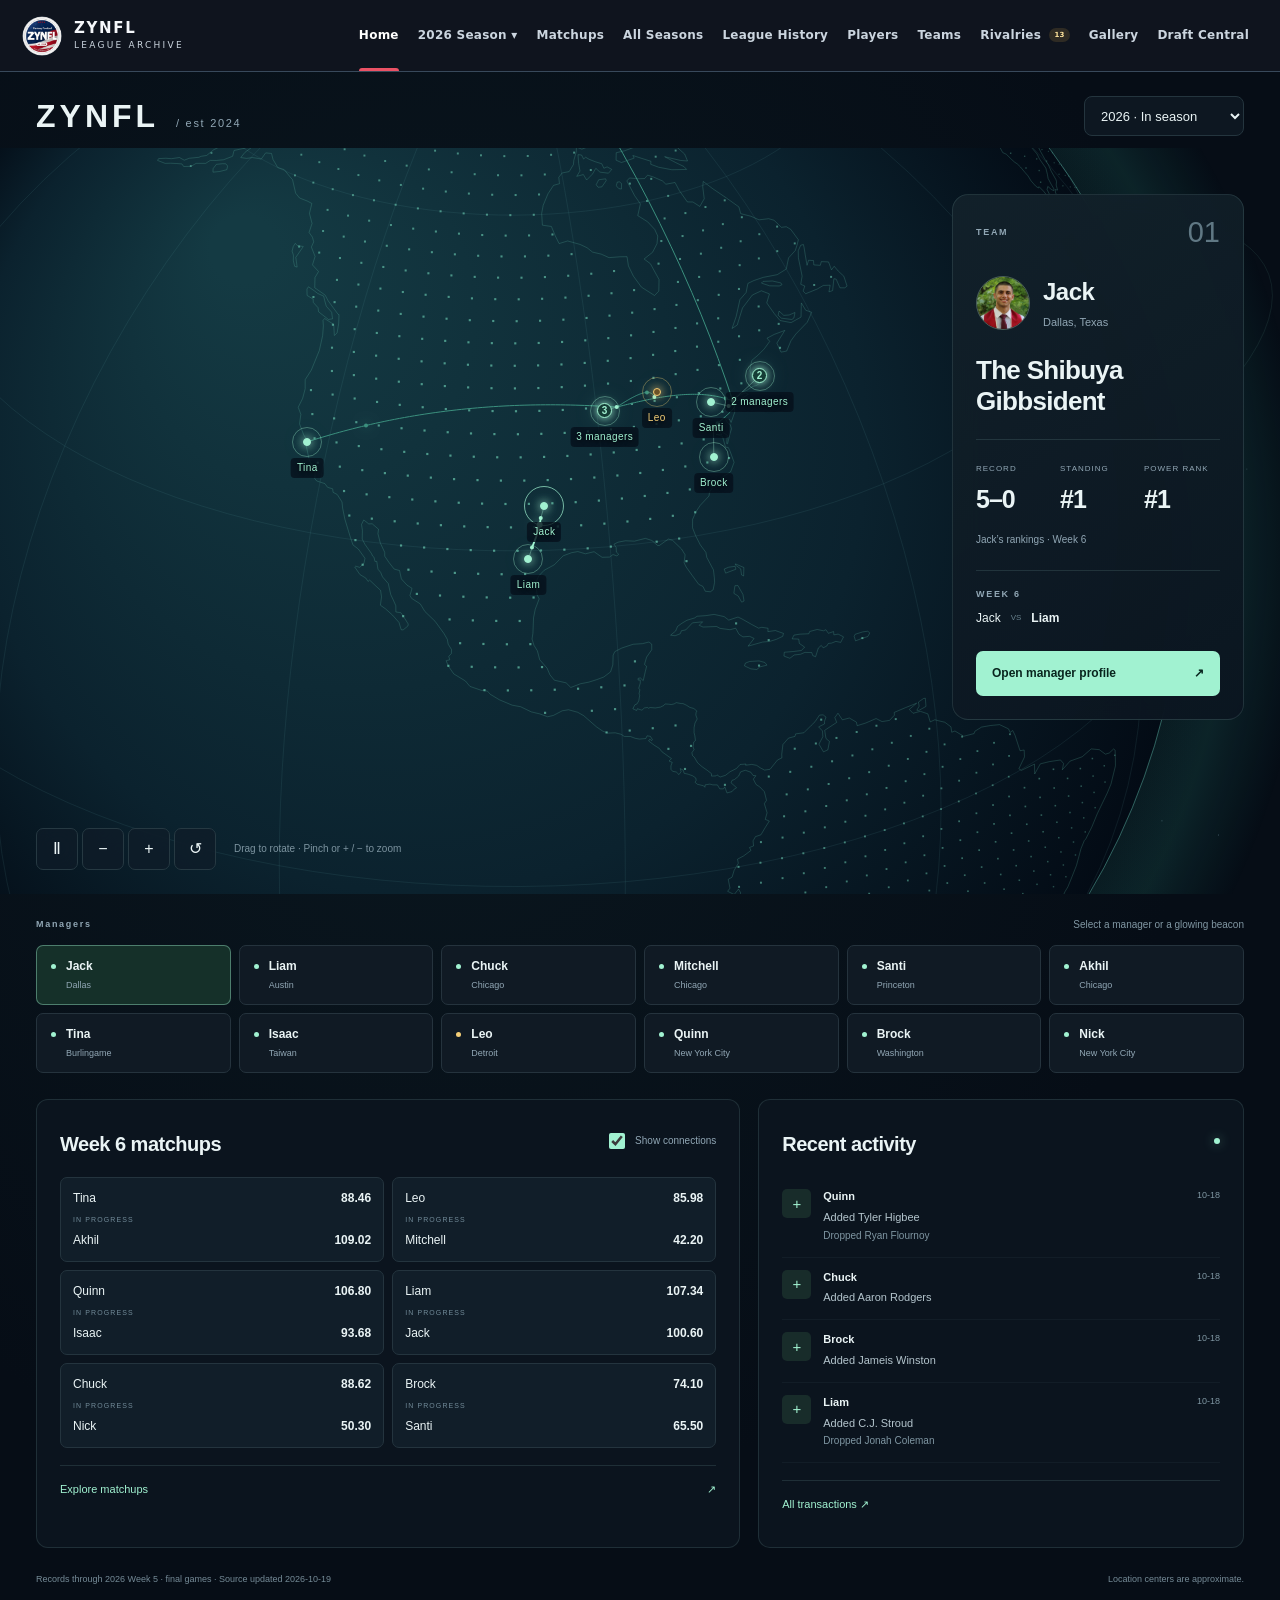
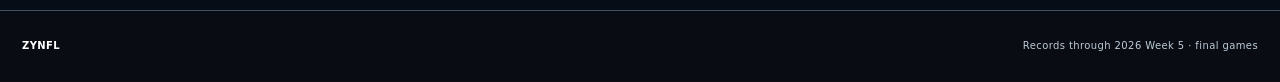
==== zynfl-production/public/index.html @ a40f895a "Add files via upload" ====
<!doctype html>
<html lang="en"><head><meta charset="utf-8"><meta name="viewport" content="width=device-width,initial-scale=1"><meta name="theme-color" content="#10151f"><meta name="description" content="ZYNFL fantasy football league archive — seasons, records, players, rivalries, FAAB and draft history since 2024."><meta property="og:title" content="ZYNFL — League Archive"><meta property="og:description" content="The ZYNFL fantasy football archive: seasons, records, players, rivalries, FAAB and draft history."><meta property="og:type" content="website"><title>ZYNFL — League Archive</title><link rel="icon" href="assets/images/logo/zynfl-logo.png"><link rel="stylesheet" href="assets/css/styles.css"><link rel="stylesheet" href="assets/css/season-2026.css?v=20261018-outlook"><link rel="stylesheet" href="assets/css/mobile.css"><link rel="stylesheet" href="assets/css/theme-2026.css?v=20261018-outlook"><link rel="stylesheet" href="assets/css/theme-tuning.css?v=20261018-outlook"><link rel="stylesheet" href="assets/css/player-files.css?v=20261014-audit"><link rel="stylesheet" href="assets/css/transactions.css?v=20261018-outlook"><link rel="stylesheet" href="assets/css/season-polish.css?v=20261018-outlook"><link rel="stylesheet" href="assets/css/home-globe.css?v=20261021-immersive-week6"></head><body>
<header class="site-header"><a class="brand" href="#home" aria-label="ZYNFL home"><span class="brand-mark"><img src="assets/images/logo/zynfl-logo.png" alt="ZYNFL logo"></span><span class="brand-copy"><strong>ZYNFL</strong><small>LEAGUE ARCHIVE</small></span></a><nav id="mainNav" class="main-nav" aria-label="Primary navigation"><button class="nav-link active" data-page="home">Home</button><div class="nav-dropdown"><button class="nav-link nav-season" data-page="season2026" aria-haspopup="true">2026 Season ▾</button><div class="nav-submenu" aria-label="2026 Season pages"><button class="nav-link" data-page="season2026">Weekly Recap</button><button class="nav-link" data-page="standings">Standings</button><button class="nav-link" data-page="powerRankings">Power Rankings</button><button class="nav-link" data-page="playoffPredictor">Playoff Predictor</button><button class="nav-link" data-page="transactions">Transactions</button></div></div><button class="nav-link" data-page="matchups">Matchups</button><button class="nav-link" data-page="seasons">All Seasons</button><button class="nav-link" data-page="history">League History</button><button class="nav-link" data-page="players">Players</button><button class="nav-link" data-page="teams">Teams</button><button class="nav-link rivalry-link" data-page="rivalry">Rivalries <span class="nav-pill">13</span></button><button class="nav-link" data-page="gallery">Gallery</button><button class="nav-link" data-page="draft">Draft Central</button></nav><button id="mobileMenu" class="mobile-menu" aria-label="Open navigation" aria-expanded="false" aria-controls="mainNav">☰</button></header>
<main id="app"></main><footer class="site-footer"><div><strong>ZYNFL</strong></div><div id="footerMeta"></div></footer><div id="modalBackdrop" class="modal-backdrop" hidden><div id="modal" class="modal" role="dialog" aria-modal="true"><button id="modalClose" class="modal-close" aria-label="Close">×</button><div id="modalContent"></div></div></div>

<script src="assets/js/adp-2026.js"></script>
<script src="assets/js/media.js"></script>
<script src="assets/js/power-outlook.js?v=20261018-outlook"></script>
<script src="assets/js/yahoo-model.js?v=20261018-outlook"></script>
<script src="assets/js/yahoo-initial.js?v=20261018-outlook"></script>
<script src="assets/js/jack-rankings-2026.js?v=20261021-week6"></script>
<script src="assets/js/season-2026.js?v=20261018-outlook"></script>
<script src="assets/js/transactions.js?v=20261018-outlook"></script>
<script src="assets/js/manager-locations.js?v=20261021-globe"></script>
<script src="assets/js/home-globe.js?v=20261021-immersive-week6"></script>
<script src="assets/js/app.js?v=20261021-globe"></script>
<script src="assets/js/responsive.js"></script>
<script src="assets/js/position-badges.js?v=20261018-outlook"></script><script src="assets/js/yahoo-live.js?v=20261018-outlook"></script></body></html>
---- zynfl-production/public/assets/css/styles.css ----
:root{
  --ink:#0a1220;
  --ink-2:#111c2f;
  --navy:#081426;
  --navy-2:#0d213d;
  --navy-3:#18395d;
  --gold:#d7a842;
  --gold-2:#f0cb70;
  --cream:#f5f0e7;
  --paper:#fbfaf7;
  --white:#ffffff;
  --muted:#718096;
  --line:#dfe4ea;
  --red:#a83f4f;
  --green:#23745c;
  --brown:#8b5a2b;
  --silver:#aab3bd;
  --bronze:#b06d3d;
  --shadow:0 22px 60px rgba(5,17,34,.12);
  --shadow-sm:0 10px 28px rgba(5,17,34,.09);
  --radius:18px;
  --max:1240px;
}
*{box-sizing:border-box}
html{scroll-behavior:smooth}
body{margin:0;overflow-x:hidden;background:var(--paper);color:var(--ink);font-family:Inter,ui-sans-serif,system-ui,-apple-system,BlinkMacSystemFont,"Segoe UI",sans-serif;line-height:1.45}
button,input{font:inherit}
button{cursor:pointer}
a{color:inherit;text-decoration:none}
.site-header{position:sticky;top:0;z-index:50;height:72px;display:flex;align-items:center;gap:28px;padding:0 max(22px,calc((100vw - var(--max))/2));background:rgba(8,20,38,.96);backdrop-filter:blur(14px);border-bottom:1px solid rgba(255,255,255,.08);color:white}
.brand{display:flex;align-items:center;gap:12px;min-width:205px}
.brand-mark{display:grid;place-items:center;width:40px;height:40px;border:1px solid rgba(215,168,66,.65);background:linear-gradient(145deg,#d7a842,#9f7425);color:#081426;font-weight:900;letter-spacing:-1px;clip-path:polygon(50% 0,100% 18%,92% 80%,50% 100%,8% 80%,0 18%)}
.brand-copy{display:flex;flex-direction:column;line-height:1}.brand-copy strong{font-size:15px;letter-spacing:.11em}.brand-copy small{font-size:9px;letter-spacing:.25em;color:#aebbd0;margin-top:5px}
.main-nav{display:flex;align-items:stretch;height:100%;gap:4px;margin-left:auto}
.nav-link{border:0;background:transparent;color:#aebbd0;padding:0 13px;font-size:13px;font-weight:750;letter-spacing:.02em;position:relative}.nav-link:hover{color:white}.nav-link.active{color:white}.nav-link.active:after{content:"";position:absolute;left:13px;right:13px;bottom:0;height:3px;background:var(--gold);border-radius:4px 4px 0 0}.nav-pill{font-size:7px;padding:3px 5px;border-radius:999px;background:rgba(215,168,66,.16);color:var(--gold-2);margin-left:4px;vertical-align:middle}.mobile-menu{display:none;margin-left:auto;border:0;background:transparent;color:white;font-size:25px}
.page{min-height:calc(100vh - 140px)}
.wrap{max-width:var(--max);margin:0 auto;padding:0 24px}
.hero{position:relative;overflow:hidden;background:radial-gradient(circle at 77% 22%,rgba(215,168,66,.17),transparent 30%),linear-gradient(135deg,#071323 0%,#0a1c33 55%,#102b4b 100%);color:white;padding:78px 0 62px;border-bottom:1px solid #1c3551}
.hero:after{content:"";position:absolute;inset:0;background:repeating-linear-gradient(118deg,transparent 0 30px,rgba(255,255,255,.018) 31px 32px);pointer-events:none}
.hero-grid{display:grid;grid-template-columns:1.4fr .8fr;gap:48px;align-items:end;position:relative;z-index:1}
.eyebrow{font-size:11px;font-weight:850;letter-spacing:.22em;text-transform:uppercase;color:var(--gold-2);margin-bottom:14px}
.hero h1{font-size:clamp(54px,7vw,96px);line-height:.88;margin:0;letter-spacing:-.055em;font-weight:950;text-transform:uppercase}.hero h1 .accent{color:var(--gold)}
.hero-deck{max-width:720px;font-size:18px;color:#cbd5e3;margin:22px 0 0}.hero-side{border-left:1px solid rgba(255,255,255,.15);padding-left:28px}.hero-logo-lockup{display:flex;align-items:center;gap:12px;margin-bottom:18px}.hero-logo-lockup img{width:72px;height:72px;object-fit:contain;border-radius:50%;border:2px solid #02060b;filter:drop-shadow(0 10px 24px rgba(0,0,0,.28))}.hero-side-label{font-size:10px;letter-spacing:.18em;color:#91a2ba;text-transform:uppercase;font-weight:800}.hero-side-value{font-size:42px;font-weight:900;color:white;line-height:1.05;margin-top:4px}.hero-side-sub{font-size:12px;color:#aebbd0;margin-top:7px}
.stats-strip{background:#fff;border-bottom:1px solid var(--line)}.stat-grid{display:grid;grid-template-columns:repeat(5,1fr)}.stat{padding:23px 20px;border-right:1px solid var(--line)}.stat:last-child{border-right:0}.stat-value{font-size:27px;font-weight:900;letter-spacing:-.04em}.stat-label{font-size:10px;text-transform:uppercase;letter-spacing:.13em;color:var(--muted);font-weight:800;margin-top:3px}
.section{padding:62px 0}.section.alt{background:#f0f2f4;border-top:1px solid #e1e5e9;border-bottom:1px solid #e1e5e9}.section.dark{background:var(--navy);color:white}
.section-heading{display:flex;justify-content:space-between;gap:32px;align-items:flex-end;margin-bottom:26px}.section-heading h2{font-size:34px;line-height:1;margin:0;letter-spacing:-.035em}.section-heading p{max-width:560px;margin:0;color:var(--muted);font-size:14px}.dark .section-heading p{color:#9fb0c7}.kicker{font-size:10px;text-transform:uppercase;letter-spacing:.2em;font-weight:850;color:var(--gold);margin-bottom:8px}
.banners{display:grid;grid-template-columns:repeat(auto-fit,minmax(150px,220px));justify-content:flex-start;gap:9px;padding:8px 2px 24px}.banner{min-height:176px;padding:18px 13px 28px;text-align:center;background:linear-gradient(180deg,#142b49,#0d2038);color:white;border:1px solid rgba(255,255,255,.08);clip-path:polygon(0 0,100% 0,100% 88%,50% 100%,0 88%);box-shadow:0 9px 28px rgba(0,0,0,.15);position:relative}.banner:before{content:"";display:block;width:34px;height:2px;margin:0 auto 12px;background:var(--gold)}.banner-year{font-size:11px;font-weight:850;letter-spacing:.17em;color:var(--gold-2)}.banner-team{font-size:14px;line-height:1.12;font-weight:900;margin-top:10px;min-height:48px;display:flex;align-items:center;justify-content:center}.banner-owner{font-size:10px;color:#aebbd0;margin-top:8px}.banner-record{font-size:18px;font-weight:900;margin-top:4px}
.story-grid{display:grid;grid-template-columns:1fr 1fr;gap:20px}.story-card{background:white;border:1px solid var(--line);border-radius:var(--radius);padding:31px;box-shadow:var(--shadow-sm);position:relative;overflow:hidden}.story-card:before{content:"";position:absolute;top:0;left:0;width:100%;height:4px;background:var(--gold)}.story-card h3{font-size:26px;letter-spacing:-.03em;margin:6px 0 13px}.story-card p{margin:0;color:#526170;line-height:1.7}.story-card .eyebrow{margin-bottom:7px}
.pulse-grid{display:grid;grid-template-columns:repeat(4,1fr);gap:14px}.pulse-card{padding:22px;background:rgba(255,255,255,.06);border:1px solid rgba(255,255,255,.09);border-radius:14px}.pulse-card strong{display:block;font-size:30px;line-height:1;color:white}.pulse-card span{display:block;margin-top:7px;color:#9fb0c7;font-size:11px;text-transform:uppercase;letter-spacing:.1em;font-weight:800}
.record-grid{display:grid;grid-template-columns:repeat(4,1fr);gap:14px}.record-card{background:white;border:1px solid var(--line);border-radius:14px;padding:20px;min-height:150px;box-shadow:var(--shadow-sm)}.record-card .record-title{font-size:10px;letter-spacing:.1em;text-transform:uppercase;color:var(--muted);font-weight:850}.record-card .record-value{font-size:28px;font-weight:950;letter-spacing:-.04em;margin-top:10px}.record-card .record-detail{font-size:12px;color:#637181;margin-top:7px}
.page-hero{padding:55px 0 34px;background:linear-gradient(180deg,#e9edf1,#f8f8f7);border-bottom:1px solid var(--line)}.page-hero h1{font-size:48px;margin:0;letter-spacing:-.045em}.page-hero p{max-width:720px;color:#5d6a78;margin:12px 0 0}
.podium-table{width:100%;border-collapse:separate;border-spacing:0;background:white;border:1px solid var(--line);border-radius:16px;overflow:hidden;box-shadow:var(--shadow-sm)}.podium-table th,.podium-table td{padding:15px 18px;border-bottom:1px solid #edf0f2;text-align:left;font-size:13px}.podium-table tr:last-child td{border-bottom:0}.podium-table th{background:#0d213d;color:white;font-size:10px;text-transform:uppercase;letter-spacing:.11em}.medal-dot{display:inline-block;width:9px;height:9px;border-radius:50%;margin-right:7px}.gold{background:#d4af37}.silver{background:#aeb6bf}.bronze{background:#b87333}.brown{background:var(--brown)}
.leaderboard-grid{display:grid;grid-template-columns:1.15fr .85fr;gap:20px}.leaderboard-card,.shame-card-wrap{background:white;border:1px solid var(--line);border-radius:16px;padding:25px;box-shadow:var(--shadow-sm)}.trophy-leaders{display:grid;gap:9px}.trophy-row{display:grid;grid-template-columns:42px 1fr auto;align-items:center;gap:10px;padding:9px;border-bottom:1px solid #eef0f2}.trophy-row:last-child{border-bottom:0}.rank-num{font-weight:900;color:#8a96a3}.trophy-row strong{font-size:13px}.trophy-row small{display:block;color:var(--muted);margin-top:2px}.trophy-count{font-size:18px;font-weight:900}
.shame-list{display:grid;grid-template-columns:repeat(2,1fr);gap:10px}.shame-card{padding:13px;border-radius:12px;background:#f3ede7;border:1px solid #dfd2c4}.shame-card b{display:block;font-size:13px}.shame-card span{font-size:10px;color:#856d55}.shame-year{font-size:10px;font-weight:900;color:var(--brown);letter-spacing:.1em;margin-bottom:5px}
.matrix-shell{overflow:visible;border:1px solid var(--line);border-radius:15px;background:white;box-shadow:var(--shadow-sm);width:100%}.matrix{border-collapse:separate;border-spacing:0;width:100%;table-layout:fixed;font-size:clamp(7px,.72vw,11px)}.matrix th,.matrix td{padding:8px 3px;border-right:1px solid #e7eaee;border-bottom:1px solid #e7eaee;text-align:center;white-space:normal;word-break:break-word;line-height:1.15}.matrix th{position:sticky;top:0;background:#0d213d;color:white;z-index:2;font-size:9px;letter-spacing:.04em}.matrix th:first-child,.matrix td:first-child{position:sticky;left:0;z-index:3;text-align:left;font-weight:850}.matrix th:first-child{background:#0d213d}.matrix td:first-child{background:#f8f9fa}.matrix td.positive{background:#e8f4ef;color:#195b45;font-weight:800}.matrix td.negative{background:#f9ecee;color:#8a3340}.matrix td.even{background:#f6f2e9}.matrix td.diagonal{background:#e8ebee;color:#9ba4ae}.scope-toggle{display:flex;gap:7px}.scope-btn{border:1px solid #cad1d8;background:white;border-radius:999px;padding:7px 12px;font-size:11px;font-weight:800;color:#5a6673}.scope-btn.active{background:var(--navy-2);color:white;border-color:var(--navy-2)}
.team-grid{display:grid;grid-template-columns:repeat(4,minmax(0,1fr));gap:18px;align-items:stretch}.team-card{border:1px solid var(--line);background:white;border-radius:22px;overflow:hidden;box-shadow:var(--shadow-sm);transition:.18s transform,.18s box-shadow,.18s border-color;text-align:center;padding:12px;display:flex;flex-direction:column;height:100%;min-height:430px}.team-card:hover{transform:translateY(-4px);box-shadow:var(--shadow);border-color:#cfd8e2}.team-card.alumni{opacity:.86}.team-photo{width:100%;aspect-ratio:1 / 1;border-radius:16px;background:linear-gradient(140deg,#0b1e36,#234b73);display:grid;place-items:center;position:relative;overflow:hidden}.team-photo:after{content:"";position:absolute;inset:0;background:radial-gradient(circle at 70% 15%,rgba(215,168,66,.18),transparent 35%);pointer-events:none}.team-photo img{width:100%;height:100%;object-fit:cover;display:block}.team-initials{position:relative;z-index:1;width:88px;height:88px;border-radius:20px;display:grid;place-items:center;border:2px solid rgba(255,255,255,.45);color:white;font-size:30px;font-weight:900;background:rgba(255,255,255,.08)}.team-body{padding:14px 4px 8px;display:grid;grid-template-rows:auto 38px 46px 44px;align-items:center;gap:5px;flex:1}.team-name{font-size:20px;font-weight:900;letter-spacing:-.02em;color:var(--ink);line-height:1.15}.team-franchise{font-size:12px;color:#7b8693;font-style:italic;line-height:1.35;display:flex;align-items:center;justify-content:center;min-height:38px}.team-record{display:flex;flex-direction:column;align-items:center;justify-content:center;line-height:1}.team-record strong{font-size:18px;color:#21384f}.team-record span{font-size:8px;color:#929aa3;text-transform:uppercase;letter-spacing:.12em;margin-top:5px;font-weight:800}.team-trophy-case{display:flex;align-items:center;justify-content:center;gap:8px;min-height:44px;flex-wrap:wrap}.team-trophy-case .trophy-unit{font-size:12px;font-weight:850;color:#596775;background:#f1f4f6;border-radius:999px;padding:6px 9px}.team-trophy-case .trophy-empty{font-size:10px;color:#a5adb5;font-style:italic}.alumni-label{margin:42px 0 14px;font-size:10px;font-weight:900;letter-spacing:.15em;color:var(--muted);text-transform:uppercase}
.search-panel{background:white;border:1px solid var(--line);border-radius:16px;padding:22px;box-shadow:var(--shadow-sm)}.search-input{width:100%;border:1px solid #cbd3dc;border-radius:12px;padding:15px 17px;font-size:16px;outline:none;background:#fafbfc}.search-input:focus{border-color:#315d87;box-shadow:0 0 0 3px rgba(49,93,135,.12)}.search-meta{font-size:11px;color:var(--muted);margin-top:9px}.player-results{display:grid;grid-template-columns:repeat(3,1fr);gap:10px;margin-top:16px}.player-result{border:1px solid #e2e6ea;background:white;border-radius:12px;padding:14px;text-align:left;display:flex;align-items:center;justify-content:space-between;gap:10px}.player-result:hover{border-color:#9cb1c5;background:#f9fbfc}.player-result strong{font-size:13px}.player-result small{display:block;color:var(--muted);font-size:10px;margin-top:2px}.pos-badge{font-size:9px;font-weight:900;letter-spacing:.08em;padding:5px 7px;border-radius:999px;background:#edf1f5;color:#34506c}
.notice{padding:13px 15px;border-radius:11px;background:#fff7df;border:1px solid #ead9aa;color:#765c22;font-size:12px;margin-bottom:17px}.coming-soon{display:grid;place-items:center;text-align:center;padding:90px 24px}.coming-mark{width:90px;height:90px;border-radius:50%;display:grid;place-items:center;background:#112a48;color:var(--gold);font-size:38px;font-weight:900;box-shadow:var(--shadow)}.coming-soon h2{font-size:40px;margin:22px 0 7px}.coming-soon p{max-width:610px;color:var(--muted)}.ready-grid{display:grid;grid-template-columns:repeat(3,1fr);gap:12px;margin-top:24px;max-width:720px;width:100%}.ready-card{padding:14px;background:white;border:1px solid var(--line);border-radius:12px}.ready-card strong{display:block;font-size:17px}.ready-card span{font-size:10px;color:var(--muted);text-transform:uppercase;letter-spacing:.09em}
.modal-backdrop{position:fixed;inset:0;background:rgba(3,10,18,.68);z-index:100;display:grid;place-items:center;padding:28px;backdrop-filter:blur(5px)}.modal-backdrop[hidden]{display:none !important}.modal{position:relative;width:min(940px,100%);max-height:90vh;overflow-y:auto;overflow-x:hidden;background:var(--paper);border-radius:20px;box-shadow:0 32px 90px rgba(0,0,0,.4)}.modal-close{position:sticky;float:right;top:13px;right:13px;z-index:4;width:38px;height:38px;border:0;border-radius:50%;background:#0c1b30;color:white;font-size:25px;line-height:1}.modal-hero{padding:34px 38px 28px;background:linear-gradient(135deg,#0a1a2f,#163c64);color:white}.modal-hero-grid{display:flex;align-items:center;gap:20px}.modal-avatar{flex:0 0 84px;width:84px;height:84px;border-radius:50%;display:grid;place-items:center;border:2px solid rgba(255,255,255,.6);font-weight:900;font-size:26px;background:rgba(255,255,255,.07)}.modal-hero h2{font-size:34px;margin:0;letter-spacing:-.04em}.modal-hero p{margin:4px 0 0;color:#b8c6d7}.modal-body{padding:28px 38px 38px}.modal-stat-grid{display:grid;grid-template-columns:repeat(4,1fr);gap:10px;margin-bottom:24px}.modal-stat{background:white;border:1px solid var(--line);border-radius:12px;padding:13px}.modal-stat strong{display:block;font-size:20px}.modal-stat span{font-size:9px;text-transform:uppercase;letter-spacing:.09em;color:var(--muted)}.detail-grid{display:grid;grid-template-columns:1fr 1fr;gap:22px}.detail-card{background:white;border:1px solid var(--line);border-radius:14px;padding:19px}.detail-card h3{font-size:13px;text-transform:uppercase;letter-spacing:.09em;margin:0 0 12px;color:#30465d}.tag-list{display:flex;flex-wrap:wrap;gap:6px}.tag{padding:6px 8px;border-radius:8px;background:#eef2f5;font-size:10px;color:#445467}.timeline{display:grid;gap:0}.timeline-row{display:grid;grid-template-columns:54px 1fr;gap:12px;padding:11px 0;border-bottom:1px solid #edf0f2}.timeline-row:last-child{border-bottom:0}.timeline-year{font-size:11px;font-weight:900;color:#38536e}.timeline-event{font-size:12px}.timeline-event b{font-weight:900}.timeline-event small{display:block;color:var(--muted);margin-top:2px}.event-pill{display:inline-block;font-size:8px;font-weight:900;letter-spacing:.07em;text-transform:uppercase;padding:3px 6px;border-radius:999px;margin-right:5px;background:#eaf0f5;color:#38536e}.event-pill.Keeper{background:#fff0c7;color:#7c5b0b}.event-pill.Trade{background:#e8eef9;color:#344f83}.event-pill.Drop{background:#fae9eb;color:#8d3541}.event-pill.Add{background:#e4f2eb;color:#226044}
.site-footer{min-height:72px;background:#06111f;color:#8da0b8;display:flex;justify-content:space-between;align-items:center;gap:20px;padding:20px max(22px,calc((100vw - var(--max))/2));font-size:10px;letter-spacing:.04em}.site-footer strong{color:#dce5ef}
@media(max-width:1040px){.team-grid{grid-template-columns:repeat(3,1fr)}.record-grid{grid-template-columns:repeat(3,1fr)}.banners{grid-template-columns:repeat(auto-fit,minmax(140px,1fr))}.hero-grid{grid-template-columns:1fr}.hero-side{border-left:0;border-top:1px solid rgba(255,255,255,.15);padding:22px 0 0}.stat-grid{grid-template-columns:repeat(3,1fr)}.stat:nth-child(3){border-right:0}.main-nav{gap:0}.nav-link{padding:0 8px}.nav-link.active:after{left:8px;right:8px}}
@media(max-width:780px){.site-header{height:auto;min-height:66px;padding:10px 18px;flex-wrap:wrap}.brand{min-width:0}.mobile-menu{display:block}.main-nav{display:none;width:100%;height:auto;flex-direction:column;align-items:stretch;padding:8px 0}.main-nav.open{display:flex}.nav-link{padding:12px;text-align:left}.nav-link.active:after{left:12px;right:auto;width:3px;height:auto;top:9px;bottom:9px}.hero{padding:54px 0 42px}.hero h1{font-size:58px}.story-grid,.leaderboard-grid,.detail-grid{grid-template-columns:1fr}.pulse-grid{grid-template-columns:1fr 1fr}.record-grid{grid-template-columns:1fr 1fr}.team-grid{grid-template-columns:1fr 1fr}.player-results{grid-template-columns:1fr 1fr}.stat-grid{grid-template-columns:1fr 1fr}.stat:nth-child(2n){border-right:0}.section{padding:44px 0}.section-heading{align-items:flex-start;flex-direction:column;gap:8px}.modal-stat-grid{grid-template-columns:1fr 1fr}.modal-body,.modal-hero{padding-left:23px;padding-right:23px}.ready-grid{grid-template-columns:1fr}.site-footer{align-items:flex-start;flex-direction:column}}
@media(max-width:520px){.wrap{padding:0 16px}.hero h1{font-size:48px}.hero-deck{font-size:15px}.pulse-grid,.record-grid,.team-grid,.player-results,.stat-grid{grid-template-columns:1fr}.stat{border-right:0}.shame-list{grid-template-columns:1fr}.page-hero h1{font-size:40px}.modal-backdrop{padding:10px}.modal-hero-grid{align-items:flex-start}.modal-avatar{width:64px;height:64px;flex-basis:64px}.modal-hero h2{font-size:27px}}
.record-subdetail{margin-top:7px;font-size:9px;line-height:1.35;color:#8a96a3}
.section.dark .record-card{background:#10243d;border-color:#29425f;color:white}
.section.dark .record-title{color:#b8c6d7}
.section.dark .record-detail,.section.dark .record-subdetail{color:#90a3ba}
.section.dark .record-value{color:#f2cf7a}
.scoring-loader{grid-column:1/-1;padding:28px;border:1px solid rgba(255,255,255,.12);border-radius:14px;color:#afbdd0;background:rgba(255,255,255,.04);text-align:center;font-size:12px}
.production-meta{margin-top:13px;color:#8498af;font-size:10px}
.points-loading{padding:18px;border-radius:10px;background:#f1f4f6;color:#6e7b89;font-size:11px;text-align:center}
.points-list{display:grid;gap:7px}.points-row{display:grid;grid-template-columns:58px 1fr 52px;align-items:center;gap:10px;padding:9px 10px;border-radius:9px;background:#f2f5f7;border:1px solid #e5e9ed}.points-row span{font-size:10px;font-weight:900;color:#42566c}.points-row strong{text-align:right;font-size:16px;color:#112a48}.points-row small{text-align:right;font-size:9px;color:#7a8794}.scoring-footnote{font-size:9px;line-height:1.45;color:#7f8c99;margin-top:10px}

/* v1.3 — season, rivalry, player directory, draft central */
.main-nav{gap:1px}.nav-link{padding-left:9px;padding-right:9px;font-size:12px}.nav-link.active:after{left:9px;right:9px}
.season-hero{background:radial-gradient(circle at 78% 18%,rgba(215,168,66,.2),transparent 28%),linear-gradient(135deg,#071323,#102b4b);color:white;padding:58px 0 46px;border-bottom:1px solid #1c3551}.season-hero-grid{display:grid;grid-template-columns:1.35fr .65fr;gap:40px;align-items:end}.season-hero h1{font-size:clamp(50px,6vw,78px);line-height:.92;margin:0;letter-spacing:-.05em}.season-hero p{color:#bdc9d8;max-width:760px;font-size:16px}.champion-lockup{border-left:1px solid rgba(255,255,255,.16);padding-left:26px}.champion-lockup strong{display:block;font-size:33px;line-height:1;color:#fff}.champion-lockup span{display:block;color:#f0cb70;font-size:11px;text-transform:uppercase;letter-spacing:.13em;margin-top:7px}.season-kpis{display:grid;grid-template-columns:repeat(4,1fr);gap:12px;margin-top:26px}.season-kpi{padding:16px;border-radius:13px;background:rgba(255,255,255,.07);border:1px solid rgba(255,255,255,.1)}.season-kpi strong{display:block;font-size:22px}.season-kpi span{display:block;color:#99aac0;font-size:9px;text-transform:uppercase;letter-spacing:.1em;margin-top:3px}
.season-timeline{display:grid;grid-template-columns:repeat(4,1fr);gap:14px}.season-phase{background:white;border:1px solid var(--line);border-radius:14px;padding:20px;box-shadow:var(--shadow-sm)}.season-phase .phase-label{font-size:9px;color:var(--gold);font-weight:900;letter-spacing:.12em;text-transform:uppercase}.season-phase h3{font-size:18px;margin:7px 0}.season-phase p{font-size:12px;color:#65727f;margin:0;line-height:1.6}
.playoff-grid{display:grid;grid-template-columns:repeat(3,1fr);gap:12px}.playoff-card{background:#10243d;color:white;border:1px solid #29425f;border-radius:13px;padding:17px}.playoff-card small{display:block;color:#91a5bd;text-transform:uppercase;letter-spacing:.1em;font-size:8px}.playoff-card strong{display:block;font-size:16px;margin-top:5px}.playoff-card span{display:block;color:#f1cb6e;font-size:14px;font-weight:900;margin-top:3px}
.injury-grid{display:grid;grid-template-columns:repeat(3,1fr);gap:12px}.injury-card{background:white;border:1px solid var(--line);border-radius:14px;padding:18px;box-shadow:var(--shadow-sm)}.injury-card .injury-player{font-size:17px;font-weight:900}.injury-card .injury-owner{font-size:9px;text-transform:uppercase;letter-spacing:.1em;color:var(--gold);font-weight:850;margin-top:2px}.injury-card p{font-size:11px;color:#637181;line-height:1.55}.injury-card a{font-size:9px;font-weight:850;color:#315d87;text-transform:uppercase;letter-spacing:.08em}
.season-team-grid{display:grid;grid-template-columns:repeat(2,1fr);gap:16px}.season-team-card{background:white;border:1px solid var(--line);border-radius:16px;padding:22px;box-shadow:var(--shadow-sm)}.season-team-head{display:grid;grid-template-columns:54px 1fr auto;gap:13px;align-items:center}.finish-badge{width:54px;height:54px;border-radius:13px;display:grid;place-items:center;background:#0d213d;color:#f0cb70;font-size:18px;font-weight:950}.season-team-head h3{margin:0;font-size:22px;letter-spacing:-.03em}.season-team-head small{color:var(--muted)}.season-record{font-size:18px;font-weight:950;text-align:right}.season-record span{display:block;font-size:8px;color:var(--muted);text-transform:uppercase;letter-spacing:.08em}.season-team-stats{display:grid;grid-template-columns:repeat(5,1fr);gap:7px;margin:15px 0}.season-team-stat{background:#f2f4f6;padding:8px;border-radius:9px}.season-team-stat strong{display:block;font-size:13px}.season-team-stat span{display:block;font-size:7px;text-transform:uppercase;letter-spacing:.08em;color:#7c8997}.season-team-card p{font-size:12px;line-height:1.72;color:#536170;margin:14px 0}.keeper-lines{display:grid;gap:8px}.keeper-line{display:flex;gap:7px;align-items:flex-start;font-size:10px}.keeper-line b{min-width:86px;color:#2e4760}.keeper-line span{color:#667482}.keeper-chip{display:inline-flex;padding:4px 6px;border-radius:7px;background:#edf2f5;margin:0 4px 4px 0;color:#41566c}
.season-grid{display:grid;grid-template-columns:repeat(4,1fr);gap:14px}.season-card{border:1px solid var(--line);border-radius:16px;background:white;padding:22px;text-align:left;box-shadow:var(--shadow-sm);transition:.18s transform}.season-card.live:hover{transform:translateY(-3px)}.season-card .season-year{font-size:34px;font-weight:950;letter-spacing:-.05em}.season-card .season-status{font-size:9px;text-transform:uppercase;letter-spacing:.11em;color:var(--gold);font-weight:850}.season-card h3{font-size:15px;margin:10px 0 4px}.season-card p{font-size:10px;color:var(--muted);margin:0}.season-card.placeholder{opacity:.68;background:#f2f4f5}
.rivalry-grid{display:grid;grid-template-columns:.85fr 1.15fr;gap:20px}.rivalry-poster{min-height:360px;border-radius:18px;padding:28px;background:radial-gradient(circle at 50% 38%,rgba(215,168,66,.2),transparent 29%),linear-gradient(135deg,#0a1a2f,#173f68);color:white;display:flex;flex-direction:column;justify-content:space-between;box-shadow:var(--shadow)}.rivalry-poster-title{text-align:center}.rivalry-poster-title span{font-size:9px;text-transform:uppercase;letter-spacing:.18em;color:#f0cb70;font-weight:900}.rivalry-poster-title h2{font-size:36px;line-height:.95;margin:8px 0}.rivalry-faces{display:grid;grid-template-columns:1fr auto 1fr;align-items:center;gap:14px}.rivalry-face{text-align:center}.rivalry-avatar{width:96px;height:96px;border-radius:50%;display:grid;place-items:center;margin:auto;background:rgba(255,255,255,.08);border:2px solid rgba(255,255,255,.6);font-size:30px;font-weight:950}.rivalry-face strong{display:block;margin-top:8px;font-size:18px}.rivalry-vs{font-size:20px;color:#f0cb70;font-weight:950}.belt-card{background:white;border:1px solid var(--line);border-radius:18px;padding:25px;box-shadow:var(--shadow-sm)}.belt-icon{width:92px;height:48px;margin-bottom:13px;display:grid;place-items:center;background:linear-gradient(90deg,#76531b,#e4bc5a,#76531b);color:#081426;border-radius:10px;font-weight:950;letter-spacing:.08em;box-shadow:inset 0 0 0 4px #2b1b07}.belt-card h2{font-size:30px;margin:4px 0}.belt-card p{color:#667482}.series-stats{display:grid;grid-template-columns:repeat(3,1fr);gap:8px;margin-top:20px}.series-stat{background:#f2f4f6;border-radius:10px;padding:10px}.series-stat strong{display:block;font-size:19px}.series-stat span{font-size:8px;text-transform:uppercase;color:#748291;letter-spacing:.08em}.rivalry-games{display:grid;gap:10px}.rivalry-game{display:grid;grid-template-columns:100px 1fr 1fr 82px;gap:10px;align-items:center;background:white;border:1px solid var(--line);border-radius:12px;padding:13px}.rivalry-game .rg-date{font-size:10px;font-weight:900;color:#5b6b7b}.rivalry-score{font-size:15px;font-weight:900}.rivalry-game .winner{color:#1f745b}.rivalry-game .loser{color:#718096}.belt-tag{display:inline-flex;padding:3px 6px;border-radius:999px;background:#fff0c7;color:#795a0d;font-size:8px;font-weight:900;text-transform:uppercase;letter-spacing:.07em;margin-left:5px}
.directory-controls{display:grid;grid-template-columns:2fr repeat(3,1fr);gap:9px;margin-bottom:12px}.filter-select{border:1px solid #cbd3dc;border-radius:11px;padding:12px 13px;background:#fafbfc;color:#34495e;font-weight:700;font-size:12px}.player-result .player-points{font-size:12px;color:#193f64;font-weight:950;text-align:right}.player-result .player-team{font-size:8px;color:#8a96a3;text-transform:uppercase;letter-spacing:.08em;display:block}.directory-loading{font-size:10px;color:#7b8998;margin-top:8px}.player-result-right{display:flex;align-items:center;gap:8px}.pos-team-stack{text-align:center}.pos-team-stack .pos-badge{display:block}.pos-team-stack small{display:block;font-size:8px;color:#7f8c99;margin-top:3px}
.draft-toolbar{display:flex;gap:7px;flex-wrap:wrap;margin-bottom:16px}.draft-pos-btn{border:1px solid #cbd3dc;background:white;border-radius:999px;padding:7px 13px;font-size:10px;font-weight:850;color:#556575}.draft-pos-btn.active{background:#0d213d;border-color:#0d213d;color:white}.draft-table-shell{overflow:visible;border:1px solid var(--line);border-radius:15px;background:white;box-shadow:var(--shadow-sm)}.draft-table{width:100%;border-collapse:collapse;table-layout:fixed}.draft-table th,.draft-table td{padding:12px 13px;border-bottom:1px solid #edf0f2;text-align:left;font-size:11px}.draft-table th{background:#0d213d;color:white;text-transform:uppercase;letter-spacing:.08em;font-size:8px}.draft-rank{font-size:16px;font-weight:950;color:#40566d}.availability-pill{display:inline-flex;padding:5px 8px;border-radius:999px;font-size:8px;font-weight:900;letter-spacing:.08em}.availability-pill.available{background:#e4f2eb;color:#236047}.availability-pill.kept{background:#fff0c7;color:#7a5a0b}.predraft-team-grid{display:grid;grid-template-columns:repeat(3,1fr);gap:14px}.predraft-card{background:white;border:1px solid var(--line);border-radius:15px;padding:18px;box-shadow:var(--shadow-sm)}.predraft-card-head{display:flex;justify-content:space-between;gap:10px}.predraft-card h3{margin:0;font-size:19px}.predraft-card small{color:var(--muted)}.max-bid{font-size:22px;font-weight:950;color:#153d63;text-align:right}.max-bid span{display:block;font-size:7px;text-transform:uppercase;color:#8b98a5;letter-spacing:.08em}.predraft-roster{display:grid;gap:7px;margin-top:14px}.predraft-player{display:flex;justify-content:space-between;gap:9px;align-items:center;background:#f1f4f6;padding:9px;border-radius:9px}.predraft-player b{font-size:11px}.predraft-player span{font-size:9px;color:#607080}.empty-roster{padding:16px;text-align:center;color:#8a96a3;border:1px dashed #cbd3dc;border-radius:10px;font-size:10px}.budget-row{display:flex;justify-content:space-between;font-size:9px;color:#708090;margin-top:10px}
@media(max-width:1180px){.mobile-menu{display:block}.main-nav{display:none;width:100%;height:auto;flex-direction:column;align-items:stretch;padding:8px 0;order:3}.main-nav.open{display:flex}.site-header{height:auto;min-height:66px;flex-wrap:wrap;padding-top:10px;padding-bottom:10px}.nav-link{padding:11px;text-align:left}.nav-link.active:after{left:10px;right:auto;width:3px;height:auto;top:8px;bottom:8px}.season-team-grid,.rivalry-grid{grid-template-columns:1fr}.predraft-team-grid{grid-template-columns:repeat(2,1fr)}}
@media(max-width:780px){.season-hero-grid{grid-template-columns:1fr}.champion-lockup{border-left:0;border-top:1px solid rgba(255,255,255,.16);padding:20px 0 0}.season-kpis,.season-timeline,.playoff-grid,.injury-grid,.season-grid{grid-template-columns:1fr 1fr}.directory-controls{grid-template-columns:1fr 1fr}.directory-controls .search-input{grid-column:1/-1}.rivalry-game{grid-template-columns:72px 1fr 1fr}.rivalry-game .rg-belt{display:none}.predraft-team-grid{grid-template-columns:1fr}}
@media(max-width:520px){.season-kpis,.season-timeline,.playoff-grid,.injury-grid,.season-grid,.directory-controls{grid-template-columns:1fr}.season-team-stats{grid-template-columns:repeat(2,1fr)}.season-team-head{grid-template-columns:46px 1fr}.season-record{grid-column:2;text-align:left}.finish-badge{width:46px;height:46px}.rivalry-faces{grid-template-columns:1fr}.rivalry-vs{padding:4px}.rivalry-game{grid-template-columns:1fr}.rivalry-game .rg-date{border-bottom:1px solid #edf0f2;padding-bottom:6px}}


/* v1.4 — real bracket, rivalry library, public draft board, historical player search */
.rivalry-library{display:grid;grid-template-columns:repeat(6,1fr);gap:14px}.rivalry-icon-card{border:1px solid var(--line);background:white;border-radius:17px;padding:18px 12px;text-align:center;box-shadow:var(--shadow-sm);min-height:190px;display:flex;flex-direction:column;align-items:center;justify-content:center;gap:7px;transition:.18s ease}.rivalry-icon-card[data-rivalry]:hover,.rivalry-icon-card.active{transform:translateY(-3px);border-color:#d4a844;box-shadow:0 16px 34px rgba(5,17,34,.14)}.rivalry-icon-card.active{box-shadow:inset 0 0 0 2px rgba(215,168,66,.65),0 16px 34px rgba(5,17,34,.13)}.rivalry-icon-card.placeholder{opacity:.56;background:#f6f7f8;border-style:dashed}.rivalry-icon-logo{width:84px;height:84px;border-radius:50%;display:grid;place-items:center;background:radial-gradient(circle at 35% 30%,#284b70,#0b1c31);border:3px solid #d7a842;color:#f3d27e;font-weight:950;font-size:16px;overflow:hidden}.rivalry-icon-logo img{width:100%;height:100%;object-fit:cover}.rivalry-icon-card strong{font-size:13px}.rivalry-icon-card small{font-size:9px;color:#718096}.rivalry-icon-card em{font-style:normal;font-size:8px;color:#9a7627;text-transform:uppercase;letter-spacing:.08em;font-weight:850}.rivalry-detail-section{padding-top:18px}.rivalry-detail-section .wrap{scroll-margin-top:90px}
.bracket-wrap{margin-top:18px}.bracket-byes{display:flex;justify-content:center;gap:12px;flex-wrap:wrap;margin-bottom:12px}.bracket-byes span{background:rgba(255,255,255,.08);border:1px solid rgba(255,255,255,.14);color:#b9c8d8;border-radius:999px;padding:7px 11px;font-size:9px}.bracket-byes b{color:#f1cf79}.championship-bracket{position:relative;width:100%;height:430px;margin:auto}.bracket-lines{position:absolute;inset:0;width:100%;height:100%;z-index:0;overflow:visible}.bracket-lines path{fill:none;stroke:rgba(215,168,66,.58);stroke-width:3;stroke-linecap:round;stroke-linejoin:round}.bracket-round-label{position:absolute;top:0;color:#8ea3b9;font-size:9px;font-weight:900;letter-spacing:.15em;text-transform:uppercase}.qf-label{left:20px}.sf-label{left:370px}.final-label{left:790px}.bracket-match{position:absolute;z-index:1;width:250px;background:#f9fafb;border:1px solid rgba(255,255,255,.15);border-radius:13px;overflow:hidden;box-shadow:0 12px 28px rgba(0,0,0,.17)}.bracket-match>small{display:block;background:#102844;color:#d5b25b;text-transform:uppercase;letter-spacing:.12em;font-size:8px;font-weight:900;padding:7px 10px}.qf-one{left:20px;top:42px}.qf-two{left:20px;top:252px}.sf-one{left:380px;top:42px}.sf-two{left:380px;top:252px}.final{left:730px;top:150px;width:250px}.bracket-team{display:grid;grid-template-columns:26px 1fr auto;align-items:center;gap:8px;padding:10px 11px;border-top:1px solid #e6eaee;color:#405061}.bracket-team:first-of-type{border-top:0}.bracket-team.advances{background:#fff8e6;color:#132b45}.bracket-team.advances strong{color:#0d213d}.bracket-seed{width:22px;height:22px;border-radius:50%;display:grid;place-items:center;background:#e9edf1;color:#536475;font-size:9px;font-weight:900}.bracket-team.advances .bracket-seed{background:#d7a842;color:#081426}.bracket-team strong{font-size:11px}.bracket-team small{display:block;color:#8794a1;font-size:8px}.bracket-team b{font-size:12px}.bracket-champ{background:linear-gradient(90deg,#8f671f,#e2bd5d,#8f671f);color:#081426;font-weight:950;font-size:9px;text-transform:uppercase;letter-spacing:.08em;text-align:center;padding:7px}.placement-bracket{display:grid;grid-template-columns:1fr 1fr;gap:12px;max-width:760px;margin:8px auto 0}.placement-bracket article{background:rgba(255,255,255,.07);border:1px solid rgba(255,255,255,.12);border-radius:12px;padding:12px 14px;color:#d7e1ec}.placement-bracket small{display:block;color:#d7a842;text-transform:uppercase;letter-spacing:.12em;font-size:8px}.placement-bracket strong{display:block;margin-top:4px}.placement-bracket span{font-size:10px;color:#91a5bd}.nfl-team-pill{display:inline-flex;min-width:46px;justify-content:center;border-radius:999px;background:#eef2f6;color:#274660;padding:5px 9px;font-size:9px;font-weight:900;letter-spacing:.08em}.public-board-dash{color:#a1acb7}.draft-source-note{font-size:9px;color:#8795a3;margin:9px 4px 0}.historical-tag{font-size:8px;padding:3px 6px;background:#eef2f6;color:#5a6c7e;border-radius:999px}
@media(max-width:1180px){.rivalry-library{grid-template-columns:repeat(3,1fr)}}
@media(max-width:780px){.rivalry-library{grid-template-columns:repeat(2,1fr)}.championship-bracket{width:100%}.placement-bracket{grid-template-columns:1fr}}
@media(max-width:520px){.rivalry-library{grid-template-columns:1fr 1fr}.rivalry-icon-card{min-height:160px}.rivalry-icon-logo{width:68px;height:68px}}


/* ZYNFL additions */
.brand-mark{clip-path:polygon(50% 0,100% 18%,92% 80%,50% 100%,8% 80%,0 18%)}
.award-groups{display:grid;gap:34px}.award-group-title{font-size:12px;font-weight:950;letter-spacing:.13em;text-transform:uppercase;color:#9f7425;margin:2px 0 12px}.award-scope{display:flex;gap:7px;flex-wrap:wrap}.award-scope button{border:1px solid #cbd3dc;background:#fff;border-radius:999px;padding:7px 12px;font-size:10px;font-weight:850;color:#5b6876}.award-scope button.active{background:#0d213d;color:#fff;border-color:#0d213d}
.team-card .owner-label{font-size:9px;text-transform:uppercase;letter-spacing:.1em;color:var(--gold);font-weight:900;margin-bottom:4px}.team-card.alumni{opacity:.82}.team-card.alumni .team-photo{filter:saturate(.65)}
.metric-row{display:grid;grid-template-columns:repeat(4,1fr);gap:8px;margin-top:13px}.metric-chip{background:#f3f5f6;border-radius:9px;padding:9px}.metric-chip strong{display:block;font-size:14px}.metric-chip span{font-size:7px;text-transform:uppercase;letter-spacing:.08em;color:#7a8794}
.season-table-shell{overflow:visible;border:1px solid var(--line);border-radius:15px;background:white;box-shadow:var(--shadow-sm)}.season-table{width:100%;border-collapse:collapse;table-layout:fixed}.season-table th,.season-table td{padding:11px 13px;border-bottom:1px solid #edf0f2;text-align:left;font-size:11px}.season-table th{background:#0d213d;color:white;text-transform:uppercase;letter-spacing:.08em;font-size:8px}.rank-badge{display:grid;place-items:center;width:30px;height:30px;border-radius:9px;background:#eef2f5;color:#173955;font-weight:950}.rank-badge.top{background:#fff0c7;color:#795a0d}
.owner-dna-grid{display:grid;grid-template-columns:repeat(3,1fr);gap:14px}.owner-dna-card{background:white;border:1px solid var(--line);border-radius:15px;padding:18px;box-shadow:var(--shadow-sm)}.owner-dna-card h3{margin:0;font-size:19px}.owner-dna-card small{color:var(--muted)}.dna-stats{display:grid;grid-template-columns:repeat(3,1fr);gap:6px;margin-top:13px}.dna-stats div{background:#f2f4f6;border-radius:8px;padding:8px}.dna-stats strong{display:block;font-size:13px}.dna-stats span{font-size:7px;text-transform:uppercase;color:#758392}.position-chips{display:flex;gap:5px;flex-wrap:wrap;margin-top:12px}.position-chips span{font-size:8px;padding:5px 7px;border-radius:999px;background:#eef2f5;color:#42576d;font-weight:850}
.draft-year-toggle{display:flex;gap:7px;margin-bottom:14px}.draft-year-toggle button{border:1px solid #cbd3dc;background:white;border-radius:999px;padding:7px 13px;font-size:10px;font-weight:850;color:#556575}.draft-year-toggle button.active{background:#0d213d;border-color:#0d213d;color:white}
.draft-pos-btn[data-pos="ALL"]{font-weight:950}.draft-contrib{font-size:12px;font-weight:950;color:#193f64}.round-pill{display:inline-flex;padding:4px 7px;border-radius:999px;background:#eef2f5;color:#344f67;font-size:8px;font-weight:900}
.player-result .draft-meta{font-size:8px;color:#8b98a5;text-transform:uppercase;letter-spacing:.07em}.player-result .draft-value{font-weight:950;color:#173c61;font-size:12px;text-align:right}
.timeline-grid{display:grid;gap:8px}.timeline-item{display:grid;grid-template-columns:70px 1fr auto;gap:10px;align-items:center;border-bottom:1px solid #edf0f2;padding:9px 0}.timeline-item:last-child{border-bottom:0}.timeline-item b{font-size:12px}.timeline-item small{display:block;color:var(--muted);font-size:9px}.timeline-item strong{font-size:12px;color:#193f64}
.super-note{font-size:10px;color:#788693;margin-top:10px}.history-grid{display:grid;grid-template-columns:1fr 1fr;gap:20px}.career-table{width:100%;border-collapse:collapse}.career-table th,.career-table td{padding:10px 9px;border-bottom:1px solid #edf0f2;font-size:10px;text-align:left}.career-table th{font-size:8px;text-transform:uppercase;letter-spacing:.08em;color:#718096}
.rivalry-library{grid-template-columns:repeat(4,1fr)}
.scope-bar{display:flex;justify-content:space-between;gap:12px;align-items:center;margin-bottom:12px;flex-wrap:wrap}.scope-bar small{color:var(--muted)}
@media(max-width:1000px){.owner-dna-grid{grid-template-columns:repeat(2,1fr)}.rivalry-library{grid-template-columns:repeat(3,1fr)}}
@media(max-width:780px){.owner-dna-grid,.history-grid{grid-template-columns:1fr}.metric-row{grid-template-columns:1fr 1fr}.rivalry-library{grid-template-columns:repeat(2,1fr)}}

/* v1.1 — photo gallery, media hooks, 2026 ADP preview */
.rivalry-avatar img{width:100%;height:100%;object-fit:cover;border-radius:50%;display:block}

.brand-mark.has-image{padding:0;overflow:hidden;background:#081426}.brand-mark.has-image img{width:100%;height:100%;object-fit:cover;display:block}
.team-photo img{width:100%;height:100%;object-fit:cover;display:block;position:relative;z-index:1}.team-photo.has-photo:after{background:linear-gradient(180deg,transparent 45%,rgba(8,20,38,.38))}
.rivalry-poster{position:relative;overflow:hidden}.rivalry-poster-bg{position:absolute;inset:0;width:100%;height:100%;object-fit:cover;opacity:.34;filter:saturate(.9) contrast(1.05)}.rivalry-poster>*:not(.rivalry-poster-bg){position:relative;z-index:1}
.gallery-toolbar{display:flex;gap:10px;flex-wrap:wrap;align-items:center;margin:0 0 20px}.gallery-btn{border:0;border-radius:999px;background:var(--navy-2);color:white;padding:10px 16px;font-size:11px;font-weight:900;letter-spacing:.04em}.gallery-btn.secondary{background:white;color:#3c5268;border:1px solid #cad3dc}.gallery-note{font-size:10px;color:#7a8794;max-width:650px}.gallery-grid{columns:3 280px;column-gap:15px}.gallery-card{break-inside:avoid;margin:0 0 15px;background:white;border:1px solid var(--line);border-radius:15px;overflow:hidden;box-shadow:var(--shadow-sm)}.gallery-card img{width:100%;height:auto;display:block;background:#e7ecf1}.gallery-card-body{padding:13px}.gallery-caption{font-size:12px;line-height:1.55;color:#4d5d6d}.gallery-caption-input{width:100%;border:1px solid #cbd3dc;border-radius:9px;padding:9px 10px;font-size:11px;background:#fafbfc}.gallery-card-actions{display:flex;justify-content:flex-end;margin-top:8px}.gallery-delete{border:0;background:#fae9eb;color:#8d3541;border-radius:8px;padding:6px 9px;font-size:9px;font-weight:900}.gallery-empty{padding:70px 24px;text-align:center;border:1px dashed #bec8d2;border-radius:16px;background:#f7f9fb;color:#728090}.gallery-empty strong{display:block;color:#153d63;font-size:20px;margin-bottom:7px}
.adp-live-badge{display:inline-flex;align-items:center;gap:6px;padding:5px 8px;border-radius:999px;background:#e4f2eb;color:#236047;font-size:8px;font-weight:900;letter-spacing:.08em}.adp-dot{width:7px;height:7px;border-radius:50%;background:#2f8e69}.adp-overall{font-size:16px;font-weight:950;color:#163c61}.adp-slot{font-size:9px;color:#7b8997;display:block;margin-top:2px}.adp-context-grid{display:grid;grid-template-columns:repeat(4,1fr);gap:12px}.adp-context-card{background:white;border:1px solid var(--line);border-radius:14px;padding:18px;box-shadow:var(--shadow-sm)}.adp-context-card strong{display:block;font-size:24px;color:#123a60}.adp-context-card span{display:block;margin-top:4px;font-size:8px;text-transform:uppercase;letter-spacing:.09em;color:#7c8997}.adp-position-grid{display:grid;grid-template-columns:repeat(4,1fr);gap:12px;margin-top:16px}.adp-position-card{background:#0f2743;color:white;border:1px solid #294762;border-radius:13px;padding:15px}.adp-position-card b{display:block;color:#f0cb70;font-size:10px;letter-spacing:.1em}.adp-position-card strong{display:block;margin-top:6px;font-size:15px}.adp-position-card small{color:#9fb0c7}
@media(max-width:900px){.gallery-grid{columns:2 250px}.adp-context-grid,.adp-position-grid{grid-template-columns:repeat(2,1fr)}}
@media(max-width:560px){.gallery-grid{columns:1}.adp-context-grid,.adp-position-grid{grid-template-columns:1fr}}


/* v1.6 — H2H light matrix, 2025 season stories/news, player trophy cases */
.h2h-light-section{background:#fff;color:var(--ink)}
.h2h-light-section .scope-btn{background:#fff;color:#41566c;border-color:#c9d2dc}
.h2h-light-section .scope-btn.active{background:var(--navy-2);color:#fff;border-color:var(--navy-2)}


.season-team-card{display:flex;flex-direction:column;height:100%}
.season-team-story{margin:4px 0 0!important;padding-top:13px;border-top:1px solid #e7ebef;font-size:12px!important;line-height:1.72!important;color:#4f5f6f!important}
.season-team-story strong{color:#183a5d}
.season-team-trade{margin-top:10px;font-size:10px;color:#7a8794;line-height:1.5}
.news-grid{display:grid;grid-template-columns:repeat(3,1fr);gap:14px}
.news-card{display:flex;flex-direction:column;text-decoration:none;color:inherit;background:#fff;border:1px solid var(--line);border-radius:15px;padding:18px;box-shadow:var(--shadow-sm);transition:.18s ease;min-height:180px}
.news-card:hover{transform:translateY(-3px);box-shadow:var(--shadow);border-color:#aebdcb}
.news-source{font-size:9px;font-weight:900;letter-spacing:.12em;text-transform:uppercase;color:var(--gold);margin-bottom:8px}
.news-card h3{font-size:17px;line-height:1.24;margin:0 0 8px;color:#10243d}
.news-card p{font-size:11px;line-height:1.55;color:#617181;margin:0 0 13px}
.news-affected{margin-top:auto;font-size:9px;font-weight:850;color:#40576e;text-transform:uppercase;letter-spacing:.07em}
.player-trophy-case{display:flex;gap:8px;align-items:center;flex-wrap:wrap;margin-top:8px}
.player-trophy-case .ptrophy{background:#f1f4f6;border-radius:999px;padding:7px 10px;font-size:12px;font-weight:900;color:#4b5e72}
.player-trophy-case .empty{font-size:10px;color:#a2abb4;font-style:italic}
@media(max-width:920px){.news-grid{grid-template-columns:1fr 1fr}}
@media(max-width:560px){.news-grid{grid-template-columns:1fr}}

.draft-table th,.draft-table td,.season-table th,.season-table td,.career-table th,.career-table td,.podium-table th,.podium-table td{white-space:normal;overflow-wrap:anywhere}
@media(max-width:780px){.draft-table th,.draft-table td{font-size:8px;padding:8px 4px}.draft-table th:nth-child(n+7),.draft-table td:nth-child(n+7){display:none}.season-table th,.season-table td{font-size:8px;padding:8px 4px}.season-table th:nth-child(5),.season-table td:nth-child(5),.season-table th:nth-child(6),.season-table td:nth-child(6),.season-table th:nth-child(7),.season-table td:nth-child(7){display:none}.matrix th,.matrix td{font-size:6px;padding:6px 1px}.matrix th:first-child,.matrix td:first-child{width:52px}.podium-table th,.podium-table td,.career-table th,.career-table td{font-size:8px;padding:8px 5px}}

.championship-bracket{position:relative;min-width:0!important;width:100%;max-width:980px;height:auto!important;margin:auto;display:grid;grid-template-columns:repeat(3,minmax(0,1fr));grid-template-rows:auto auto;gap:18px 22px;align-items:start}
.championship-bracket .bracket-lines,.championship-bracket .bracket-round-label{display:none}
.championship-bracket .bracket-match{position:static!important;width:auto!important;min-width:0}
.championship-bracket .qf-one{grid-column:1;grid-row:1}.championship-bracket .qf-two{grid-column:1;grid-row:2}.championship-bracket .sf-one{grid-column:2;grid-row:1}.championship-bracket .sf-two{grid-column:2;grid-row:2}.championship-bracket .final{grid-column:3;grid-row:1}.championship-bracket .bracket-champ{position:static!important;width:auto!important;grid-column:3;grid-row:2;align-self:start}
@media(max-width:780px){.championship-bracket{grid-template-columns:1fr}.championship-bracket .qf-one,.championship-bracket .qf-two,.championship-bracket .sf-one,.championship-bracket .sf-two,.championship-bracket .final,.championship-bracket .bracket-champ{grid-column:auto;grid-row:auto}}

.rivalry-icon-logo{border-radius:18px!important;background:#081426!important;border:2px solid #d7a842!important}.rivalry-icon-logo img{width:100%;height:100%;object-fit:cover;border-radius:15px}
.rivalry-emblem{display:flex;justify-content:center;align-items:center;margin:10px 0 14px}.rivalry-emblem img{width:118px;height:118px;object-fit:cover;border-radius:24px;border:2px solid rgba(240,203,112,.85);box-shadow:0 12px 30px rgba(0,0,0,.26)}
.claim-icon{width:80px;height:80px;border-radius:18px;overflow:hidden;border:2px solid #d7a842;background:#081426;margin-bottom:14px}.claim-icon img{width:100%;height:100%;object-fit:cover}.rivalry-claim{font-size:28px!important;line-height:1.08!important;margin:6px 0 8px!important}.rivalry-icon-card em{line-height:1.25;min-height:30px;display:flex;align-items:center;justify-content:center}

/* v2.1 — mobile fit pass: no horizontal scrolling / compact responsive UI */
.matrix-short{display:none}
html,body{width:100%;max-width:100%;overflow-x:hidden}
#app,.page,.wrap,.section,.site-header,.site-footer{max-width:100%}
img,svg,video,canvas{max-width:100%}
.wrap>*{min-width:0}

@media(max-width:700px){
  *{min-width:0}
  .wrap{width:100%;padding-left:14px;padding-right:14px}
  .section{padding:34px 0}
  .page-hero{padding:36px 0 24px}
  .page-hero h1{font-size:clamp(34px,10vw,42px);line-height:.95}
  .page-hero p{font-size:13px;line-height:1.55}
  .eyebrow,.kicker{letter-spacing:.14em}
  .section-heading{margin-bottom:18px;gap:5px}
  .section-heading h2{font-size:clamp(25px,7.5vw,31px);line-height:1.02}
  .section-heading p{font-size:12px;line-height:1.5}

  .site-header{padding:9px 14px;gap:10px}
  .brand{gap:9px;min-width:0;max-width:calc(100% - 48px)}
  .brand-mark{width:38px;height:38px;flex:0 0 38px}
  .brand-copy strong{font-size:13px;white-space:nowrap}
  .brand-copy small{font-size:7px;letter-spacing:.18em;white-space:nowrap}
  .mobile-menu{flex:0 0 40px}
  .main-nav.open{max-width:100%;overflow:hidden}
  .nav-link{white-space:nowrap;overflow:hidden;text-overflow:ellipsis}

  .hero{padding:42px 0 34px}
  .hero-grid{gap:24px}
  .hero h1{font-size:clamp(43px,15vw,58px);line-height:.86}
  .hero-deck{font-size:14px;line-height:1.55}
  .hero-side{padding-top:18px}
  .hero-logo-lockup img{width:58px;height:58px}
  .hero-side-value{font-size:clamp(27px,8vw,34px);overflow-wrap:normal;word-break:normal}
  .hero-side-sub{font-size:11px}
  .stat-grid,.pulse-grid,.record-grid,.story-grid,.leaderboard-grid,.ready-grid,.season-kpis,.season-timeline,.playoff-grid,.injury-grid,.season-grid,.season-team-grid,.news-grid,.owner-dna-grid,.history-grid,.adp-context-grid,.adp-position-grid{grid-template-columns:1fr!important}
  .stat{padding:15px 4px;border-right:0!important;border-bottom:1px solid var(--line)}
  .stat:last-child{border-bottom:0}
  .stat-value{font-size:24px}
  .stat-label{font-size:9px;white-space:nowrap;overflow:hidden;text-overflow:ellipsis}
  .pulse-card,.record-card,.story-card{min-width:0}
  .banners{grid-template-columns:1fr 1fr;gap:8px}
  .banner{min-width:0;min-height:160px;padding-left:9px;padding-right:9px}
  .banner-team{font-size:12px;overflow-wrap:normal;word-break:normal}

  .team-grid{grid-template-columns:1fr!important;justify-items:center}
  .team-card{width:min(100%,330px);min-height:0}
  .team-body{grid-template-rows:auto 34px 44px 42px}
  .team-name{font-size:19px;white-space:nowrap;overflow:hidden;text-overflow:ellipsis}
  .team-franchise{display:block;min-height:34px;line-height:34px;white-space:nowrap;overflow:hidden;text-overflow:ellipsis}
  .team-trophy-case{flex-wrap:nowrap;overflow:hidden}
  .team-trophy-case .trophy-unit{white-space:nowrap}
  .directory-controls{grid-template-columns:1fr!important}
  .directory-controls .search-input{grid-column:auto}
  .filter-select,.search-input{width:100%;max-width:100%}
  .player-results{grid-template-columns:1fr!important}
  .player-result{min-width:0;gap:7px;padding:12px}
  .player-result>div:first-child{min-width:0;overflow:hidden}
  .player-result strong{display:block;white-space:nowrap;overflow:hidden;text-overflow:ellipsis}
  .player-result small,.player-result .draft-meta,.player-result .player-team{white-space:nowrap;overflow:hidden;text-overflow:ellipsis}
  .player-result-right{flex:0 0 auto}

  .season-hero{padding:40px 0 32px}
  .season-hero-grid{grid-template-columns:1fr;gap:22px}
  .season-hero h1{font-size:clamp(39px,12vw,52px)}
  .season-hero p{font-size:13px;line-height:1.55}
  .champion-lockup{padding-top:17px}
  .champion-lockup strong{font-size:clamp(24px,7vw,30px);white-space:nowrap;overflow:hidden;text-overflow:ellipsis}
  .season-team-card{padding:16px}
  .season-team-head{grid-template-columns:44px minmax(0,1fr);gap:10px}
  .finish-badge{width:44px;height:44px;font-size:15px}
  .season-team-head h3{font-size:18px;white-space:nowrap;overflow:hidden;text-overflow:ellipsis}
  .season-team-head small{display:block;white-space:nowrap;overflow:hidden;text-overflow:ellipsis}
  .season-record{grid-column:2;text-align:left;font-size:15px}
  .season-team-stats{grid-template-columns:1fr 1fr;gap:6px}
  .season-team-stat{min-width:0}
  .season-team-stat span{white-space:nowrap;overflow:hidden;text-overflow:ellipsis}
  .season-team-story{font-size:11px!important;line-height:1.62!important}

  .matrix-shell,.draft-table-shell,.season-table-shell,.leaderboard-card{width:100%;max-width:100%;overflow:hidden}
  table{max-width:100%}
  .matrix,.draft-table,.season-table,.career-table,.podium-table{width:100%;table-layout:fixed}
  .matrix th,.matrix td,.draft-table th,.draft-table td,.season-table th,.season-table td,.career-table th,.career-table td,.podium-table th,.podium-table td{white-space:nowrap!important;word-break:normal!important;overflow-wrap:normal!important;overflow:hidden;text-overflow:ellipsis}
  .matrix th,.matrix td{font-size:6.5px;padding:6px 1px;line-height:1;font-variant-numeric:tabular-nums}
  .matrix th{position:static}
  .matrix td:first-child,.matrix th:first-child{position:static;width:61px;text-align:left;padding-left:5px;font-size:7px}
  .matrix th:not(:first-child),.matrix td:not(:first-child){width:auto}
  .matrix-full{display:none}
  .matrix-short{display:inline;text-transform:uppercase;letter-spacing:0}
  .matrix tbody td:first-child{font-size:7.5px;font-weight:900;white-space:nowrap!important;text-overflow:ellipsis}

  .season-table th,.season-table td{font-size:8px;padding:8px 3px}
  .season-table th:nth-child(5),.season-table td:nth-child(5),.season-table th:nth-child(6),.season-table td:nth-child(6),.season-table th:nth-child(7),.season-table td:nth-child(7){display:none}
  .rank-badge{width:25px;height:25px;font-size:9px}

  .career-table th,.career-table td{font-size:8px;padding:8px 4px}
  .career-table th:nth-child(4),.career-table td:nth-child(4),.career-table th:nth-child(5),.career-table td:nth-child(5),.career-table th:nth-child(6),.career-table td:nth-child(6),.career-table th:nth-child(7),.career-table td:nth-child(7){display:none}
  .career-table td:first-child small{display:none!important}

  .podium-table th,.podium-table td{font-size:8px;padding:9px 4px}
  .podium-table td{line-height:1.25}

  .draft-table th,.draft-table td{font-size:7.5px;padding:8px 3px}
  .draft-table th:nth-child(n+7),.draft-table td:nth-child(n+7){display:none}
  .draft-table td strong{white-space:nowrap;overflow:hidden;text-overflow:ellipsis;display:block}
  .draft-rank{font-size:12px}
  .round-pill,.pos-badge,.nfl-team-pill{padding:3px 4px;font-size:7px;min-width:0}
  .adp-overall{font-size:11px}
  .draft-source-note{font-size:8px;line-height:1.45}

  .rivalry-library{grid-template-columns:1fr!important;gap:9px}
  .rivalry-icon-card{display:grid;grid-template-columns:58px minmax(0,1fr);grid-template-rows:auto auto auto;column-gap:12px;row-gap:2px;min-height:0;padding:10px 12px;text-align:left;justify-items:start}
  .rivalry-icon-logo{grid-column:1;grid-row:1/4;width:58px;height:58px}
  .rivalry-icon-card strong,.rivalry-icon-card small,.rivalry-icon-card em{grid-column:2;width:100%;justify-content:flex-start;text-align:left;min-height:0}
  .rivalry-icon-card strong{font-size:12px;white-space:nowrap;overflow:hidden;text-overflow:ellipsis}
  .rivalry-icon-card small{font-size:8px;white-space:nowrap;overflow:hidden;text-overflow:ellipsis}
  .rivalry-icon-card em{font-size:7.5px;white-space:nowrap;overflow:hidden;text-overflow:ellipsis}
  .rivalry-grid{grid-template-columns:1fr!important}
  .rivalry-poster{min-height:0;padding:20px}
  .rivalry-poster-title h2{font-size:clamp(24px,8vw,31px)}
  .rivalry-emblem img{width:88px;height:88px}
  .rivalry-faces{grid-template-columns:1fr auto 1fr;gap:8px}
  .rivalry-avatar{width:64px;height:64px;font-size:22px}
  .rivalry-face strong{font-size:13px;white-space:nowrap;overflow:hidden;text-overflow:ellipsis}
  .belt-card{padding:18px}
  .claim-icon{width:62px;height:62px}
  .rivalry-claim{font-size:clamp(19px,6vw,24px)!important}
  .series-stats{grid-template-columns:1fr 1fr 1fr;gap:5px}
  .series-stat{padding:8px 5px;min-width:0}
  .series-stat strong{font-size:15px;white-space:nowrap;overflow:hidden;text-overflow:ellipsis}
  .series-stat span{font-size:6.5px;white-space:nowrap;overflow:hidden;text-overflow:ellipsis;display:block}
  .rivalry-game{grid-template-columns:1fr!important;padding:11px;gap:6px}
  .rivalry-game .rg-date{padding-bottom:6px;border-bottom:1px solid #edf0f2}
  .rivalry-score{font-size:12px;white-space:nowrap;overflow:hidden;text-overflow:ellipsis}
  .rivalry-game .rg-belt{display:none}

  .championship-bracket{grid-template-columns:1fr!important;gap:10px}
  .championship-bracket .qf-one,.championship-bracket .qf-two,.championship-bracket .sf-one,.championship-bracket .sf-two,.championship-bracket .final,.championship-bracket .bracket-champ{grid-column:auto;grid-row:auto}
  .placement-bracket{grid-template-columns:1fr!important}
  .scope-toggle,.award-scope,.draft-year-toggle,.draft-toolbar{width:100%;max-width:100%;gap:5px}
  .scope-btn,.award-scope button,.draft-year-toggle button,.draft-pos-btn{padding:6px 9px;font-size:9px;white-space:nowrap}
  .metric-row,.dna-stats{grid-template-columns:1fr 1fr!important}
  .metric-chip,.dna-stats div{min-width:0}
  .metric-chip span,.dna-stats span{white-space:nowrap;overflow:hidden;text-overflow:ellipsis;display:block}

  .modal-backdrop{padding:7px}
  .modal{width:100%;max-width:100%;max-height:94vh;border-radius:15px}
  .modal-hero,.modal-body{padding-left:17px;padding-right:17px}
  .modal-hero-grid{gap:12px}
  .modal-avatar{width:58px;height:58px;flex-basis:58px}
  .modal-hero h2{font-size:24px;white-space:nowrap;overflow:hidden;text-overflow:ellipsis}
  .modal-hero p{font-size:10px;white-space:nowrap;overflow:hidden;text-overflow:ellipsis}
  .modal-stat-grid{grid-template-columns:1fr 1fr;gap:6px}
  .detail-grid{grid-template-columns:1fr!important;gap:10px}
  .detail-card{padding:14px;min-width:0}
  .timeline-item{grid-template-columns:58px minmax(0,1fr);gap:8px}
  .timeline-item b,.timeline-item small{white-space:nowrap;overflow:hidden;text-overflow:ellipsis}
  .timeline-item strong{grid-column:2;text-align:left;white-space:nowrap}
  .tag-list{max-width:100%}
  .tag{max-width:100%;white-space:nowrap;overflow:hidden;text-overflow:ellipsis}

  .gallery-grid{columns:1!important;column-gap:0}
  .gallery-card{max-width:100%;margin-bottom:12px}
  .gallery-caption{font-size:11px;white-space:nowrap;overflow:hidden;text-overflow:ellipsis}

  .site-footer{padding:18px 14px;gap:7px;font-size:9px}
  .site-footer>*{max-width:100%}
}

@media(max-width:380px){
  .wrap{padding-left:10px;padding-right:10px}
  .matrix td:first-child,.matrix th:first-child{width:54px;font-size:6.7px;padding-left:3px}
  .matrix th,.matrix td{font-size:5.8px;padding-left:0;padding-right:0}
  .banners{grid-template-columns:1fr}
  .series-stat span{font-size:6px}
  .scope-btn,.award-scope button,.draft-year-toggle button,.draft-pos-btn{font-size:8px;padding:5px 7px}
}
---- zynfl-production/public/assets/css/season-2026.css ----
/* Scoped additions to the existing ZYNFL archive. */
.z-page{--z-ink:#102337;--z-muted:#607185;--z-line:#dbe4eb;--z-green:#bbf263;color:var(--z-ink)}
.z-page button,.z-dialog button,.z-page select,.z-dialog select{font:inherit;cursor:pointer}.z-page button:disabled{cursor:not-allowed}.z-page button:focus-visible,.z-page a:focus-visible,.z-page select:focus-visible,.z-dialog button:focus-visible,.z-dialog select:focus-visible{outline:3px solid #3b82f6;outline-offset:4px}
.z-page-heading{display:flex;justify-content:space-between;align-items:center;padding-top:48px;padding-bottom:28px;gap:24px}.z-page-heading h1{font-size:clamp(36px,5vw,64px);margin:8px 0;letter-spacing:-2px}.z-page-heading p{color:var(--z-muted);margin:0}.z-label{vertical-align:middle;margin-left:16px;display:inline-block;border:1px solid #d5dfd1;background:#edf4e5;padding:6px 9px;font-size:11px;letter-spacing:1px;text-transform:uppercase;border-radius:5px}.z-text-link{font-weight:700;color:var(--z-ink);font-size:14px}
.z-weekbar{display:flex;align-items:center;gap:6px;overflow:auto;padding:12px 0 22px;white-space:nowrap}.z-weekbar>span{font-weight:800;margin-right:12px}.z-weekbar button{border:1px solid var(--z-line);background:white;border-radius:6px;min-width:40px;height:35px;font-size:12px}.z-weekbar button.active{background:#112b2b;color:var(--z-green);border-color:#112b2b}.z-weekbar button:disabled{color:#84919a;background:#f3f5f6}
.z-match-layout{display:grid;grid-template-columns:200px minmax(0,1fr);gap:22px;padding-bottom:64px}.z-sidebar{align-self:start;background:white;border:1px solid var(--z-line);border-radius:10px;padding:14px;position:sticky;top:100px;max-height:calc(100vh - 120px);overflow:auto}.z-sidebar label{display:block;text-transform:uppercase;font-size:10px;letter-spacing:1.5px;font-weight:800;margin:2px 0 10px}.z-sidebar select{width:100%;padding:10px 6px;border:1px solid #bccbd4;background:#f7fafb;border-radius:5px;color:#102337;font-size:13px}.z-match-list{display:grid;gap:8px;margin-top:14px}.z-match-choice{width:100%;text-align:left;background:#f5f7fa;border:1px solid transparent;border-radius:6px;padding:12px 10px;color:#24354a}.z-match-choice>small{font-size:9px;letter-spacing:1px;color:#738394;display:block;margin-bottom:9px}.z-match-choice>span{display:flex;justify-content:space-between;gap:8px;font-size:12px;margin:5px 0}.z-match-choice.selected{background:#122e2b;border-color:#122e2b;color:white}.z-match-choice.selected>small{color:#b8dc9e}.z-match-choice.selected>span>strong{color:var(--z-green)}
.z-field-note{padding:3px 0 13px;color:#596c7e;font-size:12px;line-height:1.7}.z-field-note span{display:block;color:#7b8894;font-size:11px}.z-field-scroll{border-radius:12px;overflow:auto;background:#153d32;box-shadow:0 10px 32px #16392a14}.z-field{min-width:690px;position:relative;color:white;background:repeating-linear-gradient(0deg,transparent 0,transparent 89px,#ffffff0d 90px,#ffffff0d 91px),repeating-linear-gradient(0deg,#11382e 0,#11382e 90px,#163f33 90px,#163f33 180px);padding:22px 25px 26px}.z-field:before{content:'';position:absolute;inset:0 30px;border-left:1px solid #ffffff24;border-right:1px solid #ffffff24;pointer-events:none}.z-team-header{display:flex;align-items:center;gap:13px;position:relative;min-height:86px;padding:5px 8px 10px;border-bottom:1px solid #ffffff25}.z-photo{position:relative;display:inline-grid;place-items:center;flex-shrink:0;width:54px;height:54px;border-radius:50%;background:#294655;color:#e6edf4;overflow:hidden;font-weight:800;font-size:18px}.z-photo img{position:absolute;width:100%;height:100%;object-fit:cover;inset:0}.z-team-header h2{font-size:20px;color:white;line-height:1.25;margin:5px 0;max-width:420px}.z-eyebrow{font-size:10px;letter-spacing:1.5px;text-transform:uppercase;color:#a4c3b1}.z-team-score{margin-left:auto;text-align:right;flex-shrink:0}.z-team-score strong{display:block;font-size:29px;font-variant-numeric:tabular-nums;color:#d8f6b4}.z-team-score small{font-size:10px;color:#b0c7ba}.z-header-bottom{flex-direction:row-reverse;border-bottom:0;border-top:1px solid #ffffff25;padding-top:16px;margin-top:8px;text-align:right}.z-header-bottom .z-team-score{margin-right:auto;margin-left:0;text-align:left}
.z-formation{display:flex;flex-direction:column;position:relative;padding:16px 0 0}.z-bottom{flex-direction:column-reverse;padding:0 0 16px}.z-player{border:0;background:transparent;color:white;display:flex;align-items:center;flex-direction:column;justify-content:flex-start;width:145px;padding:0;flex-shrink:0;gap:5px;position:relative}.z-player-photo{width:var(--bubble);height:var(--bubble);border:3px solid var(--owner);box-shadow:0 3px 12px #0004;background:#e3e9ea;color:#355260;transition:transform .15s}.z-player-photo img{object-fit:cover;object-position:center top}.z-player:hover .z-player-photo{transform:scale(1.07);box-shadow:0 0 0 4px #ffffff15}.z-player strong{font-size:12px;line-height:1.3;font-weight:700;text-shadow:0 1px 2px #0005;max-width:145px}.z-player small{color:#b8cabb;font-size:10px}.z-player em{color:#c6d8cc;line-height:1.3;font-size:10px;max-width:137px;min-height:26px}.z-backs,.z-qb,.z-receivers{display:flex;justify-content:center;gap:50px;align-items:center;min-height:135px}.z-qb{min-height:155px}.z-receivers{justify-content:space-between;gap:2px;align-items:flex-start;min-height:160px;padding-top:6px}.z-line{display:flex;justify-content:center;gap:16px;position:relative;padding:9px 0 16px}.z-line span{width:17px;height:17px;border:2px solid #bfd4c566;border-radius:50%;background:#e0e7e215}.z-line .z-center{border-radius:2px}.z-midfield{border-top:2px solid #ffffff50;border-bottom:2px solid #ffffff50;min-height:40px;display:flex;align-items:center;justify-content:center;gap:12px;color:#cbe7b789;letter-spacing:5px;font-size:20px;font-weight:900}.z-midfield small{font-size:9px;letter-spacing:2px}.z-bottom .z-line{padding:16px 0 9px}
.z-specialists{background:white;border:1px solid var(--z-line);border-radius:8px;margin-top:16px;padding:16px}.z-specialists h3{font-size:13px;margin:0 0 16px}.z-specialists>div{display:flex;gap:20px}.z-compact{color:#102337;width:130px}.z-compact strong{text-shadow:none;font-size:11px}.z-compact small,.z-compact em{color:#657786}.z-bench-grid{display:flex;gap:15px;flex-wrap:wrap;padding:22px 12px}.z-reserves{background:white;border:1px solid var(--z-line);border-radius:8px;margin-top:10px}.z-reserves summary{padding:15px 18px;font-size:13px;font-weight:700;cursor:pointer}.z-legend{display:grid;grid-template-columns:repeat(2,1fr);gap:12px;padding:8px 18px 20px;font-size:12px}.z-legend i{width:10px;height:10px;border-radius:50%;display:inline-block;margin-right:7px}.z-depth-note{font-size:12px;line-height:1.7;padding:18px 0 8px;color:#667584}.z-depth-note a{color:#1b6857}
.z-dialog{width:min(680px,94vw);max-height:90vh;border:0;border-radius:14px;padding:32px;color:#122638;box-shadow:0 20px 100px #0005;background:#fff;overflow:auto}.z-dialog::backdrop{background:#031421ba;backdrop-filter:blur(4px)}.z-dialog-close{position:absolute;right:12px;top:10px;font-size:26px!important;background:#f1f4f6;border:0;border-radius:50%;width:34px;height:34px}.z-dialog-heading{display:flex;align-items:center;gap:18px;padding:8px 10px 18px 0}.z-dialog-heading .z-photo{width:82px;height:82px}.z-dialog-heading h2{font-size:27px;margin:7px 0}.z-dialog-heading p{font-size:13px;margin:0}.z-dialog .z-eyebrow{color:#547c68}.z-detail-stats{display:grid;grid-template-columns:repeat(3,1fr);gap:10px;margin:12px 0 25px}.z-detail-stats>div{background:#f0f5f3;border-radius:8px;padding:16px 12px}.z-detail-stats strong{display:block;font-size:24px}.z-detail-stats small{font-size:11px;color:#62756a;display:block;margin-top:6px}.z-injury{background:#fff4df;border-left:3px solid #c99024;padding:12px;font-size:13px;line-height:1.6}.z-table-scroll{overflow:auto}.z-log{width:100%;border-collapse:collapse;text-align:left;font-size:12px;white-space:nowrap}.z-log th,.z-log td{padding:12px 10px;border-bottom:1px solid #e1e7ec}.z-log th{background:#f4f6f8;font-size:10px;text-transform:uppercase}.z-muted{color:#697b87;font-size:12px;line-height:1.7}
.z-season-hero{background:#102c28;color:white;padding:56px 0 45px;background-image:radial-gradient(ellipse at 95% 15%,#366d4166,transparent 55%)}.z-season-hero .eyebrow{color:#bdec83}.z-season-hero h1{font-size:clamp(36px,5vw,64px);line-height:1.07;letter-spacing:-2px;margin:16px 0 22px;color:white}.z-season-hero h1 span{color:#bdec83}.z-season-hero p{color:#c1d1c9;font-size:16px}.z-hero-actions{display:flex;align-items:center;gap:25px;flex-wrap:wrap;margin-top:28px}.z-hero-actions a{background:#c5ef94;color:#173b28;text-decoration:none;padding:13px 19px;border-radius:6px;font-weight:800;font-size:13px}.z-hero-actions>span{font-size:11px;color:#b5c7bd}.z-week-highlights{display:grid;grid-template-columns:repeat(3,1fr);border:1px solid var(--z-line);border-radius:9px;background:white}.z-week-highlights>div{padding:22px 28px;display:flex;flex-direction:column;gap:6px;border-right:1px solid var(--z-line)}.z-week-highlights>div:last-child{border:0}.z-week-highlights small{font-size:10px;letter-spacing:1.5px;color:#61756a}.z-week-highlights strong{font-size:32px;letter-spacing:-1px}.z-week-highlights span{font-size:12px;color:#6a7985}.z-section{padding:42px 0;border-bottom:1px solid var(--z-line)}.z-section-head h2{font-size:30px;letter-spacing:-.8px;margin:8px 0 12px}.z-section-head p{font-size:13px;color:#647486;line-height:1.7;margin-bottom:23px}.z-news-grid{display:grid;grid-template-columns:repeat(3,1fr);gap:16px}.z-news{display:flex;flex-direction:column;background:white;border:1px solid var(--z-line);border-radius:8px;padding:22px;text-decoration:none;color:#142e29;transition:transform .15s}.z-news:hover{transform:translateY(-3px);border-color:#7ca16c}.z-news>small{color:#748473;font-size:10px}.z-news h3{font-size:18px;line-height:1.35;margin:17px 0 10px}.z-news p{color:#64717c;font-size:13px;line-height:1.65;flex:1}.z-news>span{font-size:11px;font-weight:700;color:#447343;margin-top:10px}.z-recap-grid{display:grid;grid-template-columns:repeat(2,1fr);gap:18px}.z-recap{background:white;border:1px solid var(--z-line);border-top:3px solid var(--owner);border-radius:8px;padding:22px}.z-recap-heading{display:flex;gap:12px;align-items:center}.z-recap-heading .z-photo{width:44px;height:44px}.z-recap-heading h3{font-size:15px;line-height:1.3;margin:4px 0}.z-recap-heading small{color:#78858e;font-size:10px}.z-recap-heading>strong{margin-left:auto;font-size:23px;flex-shrink:0}.z-result{font-size:10px;font-weight:700;letter-spacing:.6px;color:#607368;margin:18px 0 10px}.z-recap>p{font-size:13px;line-height:1.8;color:#4d5e70}.z-recap details{font-size:12px;border-top:1px solid #edf0f2;margin-top:16px;padding-top:14px;color:#567062}.z-recap summary{cursor:pointer;font-weight:700}.z-recap details p{line-height:1.6}.z-recap details ul{padding-left:20px;line-height:1.9}
.z-ranking-toolbar{display:flex;justify-content:space-between;gap:12px;margin-bottom:18px;flex-wrap:wrap}.z-toggle{display:flex;background:#e9eeec;border:1px solid #dce4df;border-radius:7px;padding:4px}.z-toggle button{border:0;background:transparent;padding:9px 15px;font-size:12px;border-radius:4px;color:#536a5f}.z-toggle button.active{background:#17392e;color:#d7f6b1}.z-outline,.z-primary{border:1px solid #c2cfc7;background:white;color:#284d3b;border-radius:6px;padding:11px 15px;font-size:12px!important}.z-primary{background:#17392e;color:white}.z-ranking-list{padding:0;list-style:none;background:white;border:1px solid var(--z-line);border-radius:9px;overflow:hidden;margin:0}.z-ranking-list>li{display:flex;align-items:flex-start;gap:20px;padding:23px;border-bottom:1px solid var(--z-line)}.z-ranking-list>li:last-child{border:0}.z-rank{font-size:29px;letter-spacing:-1px;color:#81a277;min-width:42px}.z-ranking-list h3{font-size:17px;margin:0 0 6px}.z-ranking-list small{font-size:11px;color:#718474}.z-ranking-list p{font-size:13px;color:#536477;line-height:1.7;margin:12px 0 0}.z-ranking-list .z-photo{width:45px;height:45px}.z-method{margin:20px 0;font-size:13px;color:#657589;line-height:1.8}.z-method summary{cursor:pointer;font-weight:700;color:#324c3e}.z-empty{padding:50px 25px;background:#fff;border:1px dashed #bacfc1;border-radius:8px;text-align:center}.z-empty p{font-size:13px;color:#758274}.z-rank-editor{display:grid;gap:9px;margin:20px 0}.z-rank-editor label{display:flex;align-items:center;gap:10px;font-weight:700;font-size:12px}.z-rank-editor select{width:100%;padding:9px;border:1px solid #d3ded7;border-radius:5px;font-size:12px;background:white;color:#1b352b}.z-editor-actions{display:flex;gap:10px;flex-wrap:wrap}#zRankError{color:#a52929;font-size:12px}.z-photo img[src*="mitchell"]{object-position:50% 28%}
@media(min-width:1450px){.z-match-layout{grid-template-columns:220px minmax(0,1fr)}}
@media(max-width:900px){.z-match-layout{grid-template-columns:155px minmax(0,1fr);gap:14px}.z-sidebar{padding:10px}.z-match-choice{padding:10px 6px}.z-news-grid{grid-template-columns:repeat(2,1fr)}.z-recap-grid{grid-template-columns:1fr}.z-page-heading{align-items:flex-start}.z-label{margin-left:8px}}
@media(max-width:650px){.z-page-heading{display:block;padding-top:28px}.z-page-heading .z-text-link{display:inline-block;margin-top:18px}.z-match-layout{display:block}.z-sidebar{position:static;max-height:none;margin-bottom:16px}.z-sidebar select{max-width:260px}.z-match-list{display:flex;overflow:auto;padding-bottom:6px}.z-match-choice{min-width:140px;max-width:140px}.z-field-note:after{content:'Swipe horizontally to explore the full field.';display:block;font-weight:700}.z-field{padding-left:15px;padding-right:15px}.z-news-grid{grid-template-columns:1fr}.z-week-highlights>div{padding:17px 12px}.z-week-highlights strong{font-size:25px}.z-week-highlights small{font-size:8px;letter-spacing:.8px}.z-season-hero{padding:35px 0}.z-section{padding:30px 0}.z-ranking-list>li{padding:17px 13px;gap:11px}.z-rank{font-size:23px;min-width:30px}.z-ranking-list .z-photo{width:34px;height:34px}.z-ranking-list h3{font-size:15px}.z-dialog{padding:24px 18px}.z-dialog-heading h2{font-size:22px}.z-detail-stats{gap:5px}.z-detail-stats>div{padding:12px 8px}.z-detail-stats strong{font-size:19px}.z-detail-stats small{font-size:10px}.z-recap{padding:18px}.z-recap-heading>strong{font-size:20px}.z-legend{grid-template-columns:1fr}}
@media(prefers-reduced-motion:reduce){.z-player-photo,.z-news{transition:none}}

/* Frame the supplied manager portrait consistently in archive cards too. */
.team-photo img[src*="mitchell.jpg"]{object-position:50% 30%}

/* Compact field: backs and quarterback share a row; specialists occupy the corners. */
.z-field{padding:10px 18px;min-width:690px}
.z-team-header{min-height:60px;padding:4px 8px;gap:10px}
.z-team-header h2{font-size:17px}.z-team-header .z-photo{width:42px;height:42px}
.z-team-score strong{font-size:25px}.z-header-bottom{margin-top:0}
.z-formation{display:grid;grid-template-columns:1fr 1fr 1fr;grid-template-rows:114px 112px 28px;padding:8px 0 0}
.z-backs{grid-column:1/-1;grid-row:1;justify-content:space-evenly;gap:145px;min-height:0;align-items:start;pointer-events:none}
.z-backs .z-player{pointer-events:auto}
.z-qb{grid-column:2;grid-row:1;min-height:0;align-items:start}
.z-receivers{grid-column:1/-1;grid-row:2;min-height:0;padding:0}
.z-line{grid-column:1/-1;grid-row:3;padding:4px 0!important;align-items:center}
.z-bottom{padding:0 0 8px;grid-template-rows:28px 112px 114px}
.z-bottom .z-line{grid-row:1}.z-bottom .z-receivers{grid-row:2}.z-bottom .z-backs,.z-bottom .z-qb{grid-row:3}
.z-midfield{min-height:26px;font-size:15px}
.z-player{gap:2px;width:135px}.z-player strong{font-size:11px}.z-player-photo{width:calc(var(--bubble)*.78);height:calc(var(--bubble)*.78);background:transparent}
.z-field-specialists{position:absolute;inset:8px 0 auto;display:flex;justify-content:space-between;pointer-events:none}
.z-bottom .z-field-specialists{inset:auto 0 8px}
.z-field-specialists .z-player{width:84px;color:white;pointer-events:auto}
.z-field-specialists strong{font-size:10px}.z-field-specialists small{color:#b8cabb}
.z-nfl-logo{background:#fff}.z-nfl-logo img{object-fit:contain;padding:5px;box-sizing:border-box}
.rivalry-inactive{filter:grayscale(1);opacity:.55}.rivalry-inactive:hover,.rivalry-inactive:focus-visible{opacity:.8}


/* Players tab: Top 10 position leaders and shared matchup portraits. */
.player-top-section{background:linear-gradient(180deg,#f5f8f5 0%,#edf3ef 100%);border-bottom:1px solid #dbe4de;padding:28px 0 32px}
.player-top-heading{display:flex;align-items:flex-end;justify-content:space-between;gap:20px;margin-bottom:20px}
.player-top-heading .eyebrow{color:#537263;margin-bottom:4px}
.player-top-title{display:flex;align-items:center;gap:10px;font-size:28px;font-weight:900;letter-spacing:-.8px;color:#112e26}
.player-top-heading p{margin:7px 0 0;color:#65776e;font-size:12px}
.player-top-select{appearance:auto;border:1px solid #b9c9c0;background:#fff;color:#17392e;border-radius:6px;padding:5px 28px 5px 10px;font:inherit;font-size:20px;line-height:1.1;cursor:pointer}
.player-top-note{font-size:10px;font-weight:800;letter-spacing:.8px;color:#718279;background:#fff;border:1px solid #d6e0da;border-radius:999px;padding:7px 10px;white-space:nowrap}
.player-top-grid{display:grid;grid-template-columns:repeat(10,minmax(0,1fr));gap:8px;align-items:end}
.player-top-card{position:relative;min-width:0;border:0;background:transparent;color:#183129;padding:4px 2px 0;cursor:pointer;text-align:center;border-radius:9px}
.player-top-card:hover,.player-top-card:focus-visible{background:#ffffffb8;outline:none;box-shadow:0 0 0 1px #d3e0d8 inset}
.player-top-rank{position:absolute;top:0;left:6px;font-size:10px;font-weight:900;color:#7b8d83;z-index:4}
.football-figure{height:158px;display:flex;flex-direction:column;align-items:center;justify-content:flex-end;margin-bottom:6px}
.football-head{width:var(--head);height:var(--head);min-width:var(--head);min-height:var(--head);display:grid;place-items:center;border-radius:50%;overflow:hidden;z-index:3;margin-bottom:-9px;background:#d9e4de;border:2px solid #fff;box-shadow:0 3px 10px #0b2b1b24;transition:transform .15s ease}
.player-top-card:hover .football-head{transform:translateY(-2px)}
.player-portrait{display:grid;place-items:center;overflow:hidden;background:#d9e4de;color:#385446;font-weight:900}
.player-portrait img{width:100%;height:100%;object-fit:cover;object-position:50% 18%;display:block}
.football-portrait{width:100%;height:100%;border-radius:50%}
.football-body{position:relative;width:62px;height:48px;border-radius:10px 10px 6px 6px;background:linear-gradient(180deg,#214c3a,#17372d);box-shadow:inset 0 -8px 0 #102c24;z-index:2;display:grid;place-items:center}
.football-shoulders{position:absolute;width:78px;height:24px;top:2px;left:50%;transform:translateX(-50%);border-radius:12px 12px 7px 7px;background:#2c6049;clip-path:polygon(8% 18%,25% 0,75% 0,92% 18%,100% 74%,82% 100%,18% 100%,0 74%)}
.football-jersey{position:relative;z-index:2;color:#dff6c2;font-size:11px;font-weight:900;letter-spacing:.7px;margin-top:6px}
.football-waist{position:absolute;left:8px;right:8px;bottom:5px;height:4px;border-radius:5px;background:#dff6c2aa}
.football-legs{display:flex;gap:12px;height:33px;margin-top:-2px;z-index:1}
.football-legs i{display:block;width:10px;height:30px;background:#17372d;border-radius:0 0 7px 7px;position:relative}
.football-legs i:after{content:'';position:absolute;width:19px;height:7px;bottom:-2px;background:#0c241d;border-radius:6px}
.football-legs i:first-child:after{right:0}.football-legs i:last-child:after{left:0}
.player-top-card>strong{display:block;font-size:11px;line-height:1.25;white-space:nowrap;overflow:hidden;text-overflow:ellipsis}
.player-top-card>small{display:block;font-size:9px;color:#738279;margin-top:3px}.player-top-owner{display:block;min-height:22px;margin-top:4px;font-size:9px;font-weight:850;line-height:1.18;color:#355f50;overflow:hidden;text-overflow:ellipsis}.player-top-owner.free-agent{color:#8a6f67;font-style:italic}.player-top-points{font-variant-numeric:tabular-nums;font-weight:800}
.player-modal-portrait{width:86px!important;height:86px!important;padding:0!important;overflow:hidden;border-radius:50%;background:#d9e4de!important;color:#29493b!important;font-size:18px!important;box-shadow:0 0 0 3px #ffffff55}
.player-modal-portrait img{width:100%;height:100%;object-fit:cover;object-position:50% 18%;display:block}
@media(max-width:1050px){.player-top-grid{grid-template-columns:repeat(5,minmax(0,1fr));row-gap:18px}}
@media(max-width:650px){.player-top-section{padding:22px 0 26px}.player-top-heading{align-items:flex-start}.player-top-note{display:none}.player-top-title{font-size:24px}.player-top-select{font-size:17px}.player-top-grid{grid-template-columns:repeat(2,minmax(0,1fr));gap:14px}.football-figure{height:150px}.player-top-card>strong{font-size:12px}}
---- zynfl-production/public/assets/css/mobile.css ----
/* Shared responsive layout and circular league identity. */
.brand-mark{clip-path:none;border:0;border-radius:50%;background:transparent;overflow:hidden;flex-shrink:0}
.brand-mark img{display:block;width:100%;height:100%;object-fit:contain;border-radius:50%}
:where(.page,.wrap,.z-match-main,.z-field,.z-formation,.z-team-header>div,.z-ranking-list>li>div,.z-recap-heading>div){min-width:0}
:where(h1,h2,h3,p,small,strong,em,summary){overflow-wrap:break-word}
:where(.scope-toggle,.award-scope,.draft-year-toggle,.draft-toolbar,.z-weekbar){flex-wrap:wrap}
.z-weekbar{overflow:visible;white-space:normal}.z-weekbar button{padding:0 12px}
.z-field-scroll{overflow:visible}.z-field{min-width:0;border-radius:12px}
.z-backs{display:grid;grid-template-columns:repeat(3,minmax(0,1fr));width:78%;margin:auto;gap:0;align-self:start;justify-content:normal}
.z-back-slot{display:flex;justify-content:center;min-width:0}.z-back-slot:first-child{grid-column:1}.z-back-slot:last-child{grid-column:3}
.z-qb{justify-content:center}.z-qb,.z-backs{align-items:start}
.z-formation{grid-template-columns:repeat(3,minmax(0,1fr));grid-template-rows:minmax(114px,auto) minmax(112px,auto) 28px}
.z-bottom{grid-template-rows:28px minmax(112px,auto) minmax(114px,auto)}
.z-player{max-width:100%;min-width:0;overflow-wrap:break-word}
.z-receivers{display:grid;grid-template-columns:repeat(4,minmax(0,1fr));justify-items:center;gap:6px}
.z-player-photo{max-width:100%}.z-player em{min-height:0;font-style:normal}
.z-field-note:after{content:none}.z-match-mobile-label,.z-match-select{display:none}
.z-bench-grid{display:grid;grid-template-columns:repeat(auto-fit,minmax(100px,1fr));justify-items:center;gap:16px 8px}
.z-table-scroll{overflow:visible}.z-log{white-space:normal}
.z-legend{grid-template-columns:repeat(auto-fit,minmax(160px,1fr))}
.z-ranking-list p{font-size:14px;line-height:1.65}
.mobile-matrix{display:none}
.not-found{display:flex;flex-direction:column;align-items:center;justify-content:center;text-align:center;padding:48px 20px;background:var(--navy);color:white;min-height:100svh}
.not-found .error-tin{width:112px;height:112px;border-radius:50%;margin-bottom:30px}
.not-found h1{font-size:clamp(30px,7vw,56px);line-height:1.1;max-width:700px;margin:0 0 16px}
.not-found p{color:#b9c7d8;max-width:420px;margin:0 0 28px}
.error-home{display:inline-block;padding:14px 22px;background:var(--gold);color:var(--navy);font-weight:800;border-radius:10px}
button:focus-visible,a:focus-visible,select:focus-visible{outline:3px solid #3b82f6;outline-offset:3px}
/* Collapse navigation before its links crowd the logo. */
@media(max-width:1250px){
 .site-header{height:auto;min-height:66px;padding:10px 20px;flex-wrap:wrap;gap:10px}
 .brand{min-width:0}.mobile-menu{display:block;min-width:44px;min-height:44px}
 .main-nav{display:none;width:100%;height:auto;margin:0;order:3}
 .main-nav.open{display:grid;grid-template-columns:repeat(3,minmax(0,1fr));max-height:65svh;overflow-y:auto}
 .nav-link{min-height:44px;padding:10px;text-align:left;white-space:normal}
 .nav-link.active:after{left:10px;right:10px}
}
@media(max-width:1000px){
 .z-match-layout{display:block}.z-sidebar{position:static;max-height:none;margin-bottom:16px;display:grid;grid-template-columns:1fr 1fr;gap:8px 12px;overflow:visible}
 .z-sidebar label{margin:0;grid-row:1}.z-sidebar select{grid-row:2;max-width:none}
 .z-match-list{display:none}.z-match-mobile-label,.z-match-select{display:block}
 .z-match-mobile-label{grid-column:2}.z-match-select{grid-column:2}
}
@media(max-width:700px){
 .site-header{padding:8px 14px}.main-nav.open{grid-template-columns:repeat(2,minmax(0,1fr))}
 .wrap{padding-left:14px;padding-right:14px}
 .section-heading,.scope-bar{flex-wrap:wrap;align-items:flex-start}
 button,select{touch-action:manipulation}.filter-select,.search-input,.z-sidebar select,.z-rank-editor select{font-size:16px}
 .z-page-heading{display:block;padding-top:24px;padding-bottom:16px}.z-page-heading h1{font-size:36px;letter-spacing:-1px}
 .z-page-heading .z-text-link{display:inline-block;margin-top:12px}
 .z-sidebar{padding:12px}.z-sidebar label{font-size:9px;letter-spacing:1px}.z-sidebar select{font-size:14px;min-height:44px;padding:8px 4px}
 .z-weekbar{padding-bottom:14px}.z-field{padding:8px}.z-field:before{inset:0 8px}
 .z-team-header{gap:8px;padding:6px 0;min-height:65px}.z-team-header h2{font-size:14px;margin:4px 0;max-width:none}
 .z-team-header .z-photo{width:32px;height:32px}.z-team-score strong{font-size:22px}.z-team-score small{font-size:9px}.z-eyebrow{font-size:9px;letter-spacing:.6px}
 .z-player{width:100%;gap:3px}.z-player strong{font-size:11px;line-height:1.25;font-weight:750}
 .z-player small,.z-player em{font-size:10px;line-height:1.25;max-width:100%}.z-player-photo{width:calc(var(--bubble)*.65);height:calc(var(--bubble)*.65);border-width:2px}
 .z-backs{width:100%;grid-column:1/-1;grid-row:2}.z-qb{grid-row:2}
 .z-formation{padding-top:6px;grid-template-rows:auto minmax(112px,auto) minmax(132px,auto) 24px;row-gap:5px}
 .z-receivers{grid-row:3;gap:5px}.z-line{grid-row:4}
 .z-field-specialists{position:static;grid-row:1;grid-column:1/-1;min-height:0;padding:0 4px 5px;gap:8px}
 .z-field-specialists .z-player{width:84px}.z-field-specialists .z-player-photo{width:34px;height:34px}
 .z-bottom{grid-template-rows:24px minmax(132px,auto) minmax(112px,auto) auto;padding-top:0}
 .z-bottom .z-line{grid-row:1}.z-bottom .z-receivers{grid-row:2}.z-bottom .z-backs,.z-bottom .z-qb{grid-row:3}.z-bottom .z-field-specialists{grid-row:4;padding:5px 4px 0}
 .z-formation:not(:has(.z-field-specialists)){grid-template-rows:minmax(112px,auto) minmax(132px,auto) 24px}
 .z-formation:not(:has(.z-field-specialists)) .z-backs,.z-formation:not(:has(.z-field-specialists)) .z-qb{grid-row:1}
 .z-formation:not(:has(.z-field-specialists)) .z-receivers{grid-row:2}.z-formation:not(:has(.z-field-specialists)) .z-line{grid-row:3}
 .z-bottom:not(:has(.z-field-specialists)){grid-template-rows:24px minmax(132px,auto) minmax(112px,auto)}
 .z-bottom:not(:has(.z-field-specialists)) .z-line{grid-row:1}.z-bottom:not(:has(.z-field-specialists)) .z-receivers{grid-row:2}
 .z-bottom:not(:has(.z-field-specialists)) .z-backs,.z-bottom:not(:has(.z-field-specialists)) .z-qb{grid-row:3}
 .z-receivers .z-player-photo{width:calc(var(--bubble)*.57);height:calc(var(--bubble)*.57)}
 .z-match-layout{padding-bottom:30px}.z-bench-grid{grid-template-columns:repeat(3,minmax(0,1fr));padding:16px 8px}
 .z-reserves summary{padding:14px 12px;line-height:1.4}.z-compact{width:100%}
 .z-news-grid,.z-recap-grid{grid-template-columns:1fr}.z-recap{padding:15px}.z-recap-heading{gap:8px}.z-recap-heading>strong{font-size:20px}
 .z-week-highlights>div{padding:14px 8px}.z-week-highlights small{font-size:9px;letter-spacing:.4px}.z-week-highlights strong{font-size:25px}.z-week-highlights span{font-size:11px}
 .z-ranking-list>li{display:grid;grid-template-columns:28px 34px minmax(0,1fr);padding:16px 12px;gap:10px}.z-ranking-list .z-rank{font-size:23px;min-width:0}.z-ranking-list .z-photo{width:34px;height:34px}
 .z-ranking-list h3{font-size:16px;line-height:1.3}.z-ranking-list small{font-size:11px;line-height:1.6}.z-ranking-list p{margin-top:9px;font-size:14px}
 .z-toggle{width:100%}.z-toggle button{flex:1;min-height:44px;padding:8px}.z-editor-actions>*{flex:1 1 130px}
 .z-dialog{width:calc(100% - 20px);max-width:none;max-height:92svh;padding:22px 14px;overflow-x:clip}.z-dialog-heading{gap:10px}.z-dialog-heading .z-photo{width:56px;height:56px}
 .z-dialog-heading>div{min-width:0}.z-dialog-heading h2{font-size:22px}.z-dialog-heading p{font-size:12px}
 .z-detail-stats{grid-template-columns:repeat(3,minmax(0,1fr));gap:5px}.z-detail-stats>div{padding:12px 6px}.z-detail-stats strong{font-size:20px}.z-detail-stats small{font-size:10px}
 /* Preserve all columns as labeled values instead of truncating or hiding them. */
 table.responsive-table{display:block;width:100%;border:0;table-layout:auto;overflow:visible;box-shadow:none;border-radius:0}
 table.responsive-table thead{display:none}
 table.responsive-table tbody{display:grid;width:100%;gap:12px}
 table.responsive-table tbody tr{display:grid;grid-template-columns:repeat(2,minmax(0,1fr));border:1px solid var(--line);border-radius:10px;background:white;padding:10px;gap:10px}
 table.responsive-table tbody td{display:block!important;width:auto!important;position:static;padding:0!important;border:0;text-align:left;white-space:normal!important;overflow:visible!important;text-overflow:clip;overflow-wrap:anywhere!important;font-size:13px!important;line-height:1.5}
 table.responsive-table tbody td:first-child{grid-column:1/-1;font-weight:750}
 table.responsive-table tbody td:before{content:attr(data-label);display:block;font-size:10px;font-weight:750;text-transform:uppercase;letter-spacing:.5px;color:#607185;margin-bottom:3px}
 table.responsive-table td strong,table.responsive-table td small{white-space:normal!important;overflow:visible;text-overflow:clip;font-size:inherit}
 table.responsive-table.career-table td:first-child small{display:block!important;font-size:11px}
 .matrix-shell{overflow:visible}.matrix-shell>.matrix{display:none}.mobile-matrix{display:block;padding:14px;font-size:14px}
 .mobile-matrix label{display:block;font-weight:750}.mobile-matrix select{display:block;width:100%;padding:10px;margin-top:8px;border:1px solid #c9d2dc;border-radius:8px;background:white;color:var(--ink);font-size:16px;min-height:44px}
 .mobile-matrix dl{margin:16px 0 0}.mobile-matrix dl>div{display:flex;justify-content:space-between;gap:16px;padding:10px 8px;border-bottom:1px solid #e7eaee}
 .mobile-matrix dd{margin:0;font-weight:800;font-variant-numeric:tabular-nums}.mobile-matrix .positive{color:#195b45;background:#e8f4ef}.mobile-matrix .negative{color:#8a3340;background:#f9ecee}
 .leaderboard-card,.search-panel{padding:14px}.team-franchise,.rivalry-icon-card strong,.rivalry-icon-card small,.rivalry-icon-card em,.rivalry-score,.modal-hero h2,.modal-hero p,.timeline-item b,.timeline-item small,.tag,.gallery-caption{white-space:normal;line-height:1.4;text-overflow:clip;overflow:visible}
 .rivalry-icon-card strong{font-size:14px}.rivalry-icon-card small,.rivalry-icon-card em{font-size:11px}
 .team-trophy-case{flex-wrap:wrap}.team-body{grid-template-rows:auto auto auto auto;gap:10px}
 .scope-btn,.award-scope button,.draft-year-toggle button,.draft-pos-btn{min-height:40px;font-size:12px;padding:8px 12px}
 .modal-hero-grid>div{min-width:0}.modal-hero h2{font-size:24px}.modal-hero p{font-size:12px}.modal-stat strong{overflow-wrap:anywhere}
 .site-footer{flex-wrap:wrap;font-size:11px}.series-stat span{white-space:normal;font-size:10px}.series-stat strong{font-size:17px}
}
@media(prefers-reduced-motion:reduce){html{scroll-behavior:auto}*{transition:none!important}}
.z-backs{margin-block:0}
.z-ranking-list .z-rank{white-space:nowrap;overflow-wrap:normal}
@media(max-width:700px){.z-ranking-list>li{grid-template-columns:34px 34px minmax(0,1fr)}}
---- zynfl-production/public/assets/css/theme-2026.css ----
/* League Lens inspired spacing and position coding, adapted to Dirty D's dark palette. */
:root{--ink:#f5f7fb;--ink-2:#e3ebf3;--navy:#10151f;--navy-2:#192431;--navy-3:#26384b;--red:#eb5265;--gold:#f5cc66;--gold-2:#ffe49d;--cream:#192431;--paper:#10151f;--white:#1a2532;--line:#344758;--muted:#b5c4d3;--shadow:0 18px 48px #0005;--shadow-sm:0 8px 24px #0003}
html,body{background:#10151f;color:#f5f7fb}
.site-header{background:#10151ff5;border-bottom:1px solid #38495b;color:#f5f7fb}
.brand-copy small,.nav-link{color:#cbd5df}.nav-link:hover,.nav-link.active,.nav-season.active{color:#fff}.nav-link.active:after,.nav-season.active:after{background:#eb5265}
.nav-dropdown{position:relative;display:flex;align-items:center}.nav-season{white-space:nowrap}.nav-submenu{display:none;position:absolute;left:0;top:calc(100% + 10px);min-width:190px;background:#1c2937;border:1px solid #475c70;border-radius:10px;box-shadow:0 15px 35px #0008;padding:7px;z-index:70}
.nav-dropdown.expanded .nav-submenu,.nav-dropdown:hover .nav-submenu,.nav-dropdown:focus-within .nav-submenu{display:grid;gap:3px}.nav-submenu .nav-link{width:100%;text-align:left;border:0;border-radius:6px;padding:11px 12px}.nav-submenu .nav-link:hover,.nav-submenu .nav-link.active{background:#34485d}.nav-submenu .nav-link:after{display:none}
.hero,.z-season-hero,.history-banner{background:radial-gradient(circle at 88% 12%,#e94f6330,transparent 35%),linear-gradient(130deg,#14202d,#1f2837 68%,#32283a);border-color:#e95165;color:#fff}
.hero .eyebrow,.z-season-hero .eyebrow,.page-hero .eyebrow,.eyebrow,.kicker{color:#f5cc66}
.hero h1 .accent,.z-season-hero h1 span{color:#f5cc66}.hero-deck,.history-banner p{color:#e3ebf3}
.home-hero{display:flex;align-items:center;gap:32px;min-height:275px;padding-block:45px}.home-hero>img{width:118px;height:118px;object-fit:cover;border:3px solid #f5cc66;border-radius:50%;flex:none}.home-hero h1{margin:4px 0 8px}.home-hero .hero-deck{margin:0}
.home-routes{display:grid;grid-template-columns:repeat(3,minmax(0,1fr));gap:16px}.home-routes button,.news-story{display:flex;flex-direction:column;gap:12px;padding:25px;text-align:left;min-height:165px;color:#f5f7fb;background:#1b2633;border:1px solid #3d5061;border-radius:14px;box-shadow:var(--shadow-sm)}.home-routes button:hover,.news-story:hover{border-color:#eb5265;transform:translateY(-2px)}.home-routes button>span,.news-story span{font-size:10px;letter-spacing:.12em;color:#f5cc66;font-weight:800}.home-routes strong{font-size:clamp(21px,2.4vw,30px)}.home-routes small,.news-story small{font-size:12px;color:#a9cce0}.home-news{display:grid;grid-template-columns:repeat(3,minmax(0,1fr));gap:14px}.news-story{min-height:150px;padding:20px;text-decoration:none}.news-story strong{line-height:1.4;font-size:16px}.news-story small{margin-top:auto}
.page-hero,.section,.section.alt,.section.dark,.player-top-section,.stats-strip{background:#10151f;color:#f5f7fb;border-color:#334758}.page-hero{background:#172330}.section.alt,.player-top-section{background:#151e2a}.section.dark{background:#18212e}
.page-hero h1,.section-heading h2,.z-section-head h2,.player-top-heading,.record-divider h3{color:#fff}.page-hero p,.section-heading p,.z-section-head p,.z-page-heading p,.dd-muted,.z-muted,.dd-lead,.record-subdetail{color:#b5c4d3}
.z-page{--z-ink:#f5f7fb;--z-muted:#b5c4d3;--z-line:#344758;--z-green:#f5cc66;color:#f5f7fb}
.dd-card,.dd-player,.dd-team,.team-card,.season-card,.record-card,.z-recap,.z-ranking-list,.z-sidebar,.z-reserves,.z-standings-shell,.dd-table-wrap,.dd-modal-block,.dd-profile-grid div,.player-career-grid>div,.player-top-card,.z-week-highlights,.news-card,.modal,.dd-note{background:#1b2633;color:#f5f7fb;border-color:#3d5061;box-shadow:var(--shadow-sm)}
.dd-card h3,.dd-team h3,.team-name,.season-card h3,.record-title,.record-card .record-value,.dd-price,.dd-player-value,.dd-stat-row strong,.dd-profile-grid strong,.player-career-grid strong,.dd-score,.z-loading strong,.z-ranking-list h3,.z-ranking-list .z-rank{color:#f5f7fb}
.dd-card p,.dd-card small,.dd-team p,.team-franchise,.dd-player-info small,.dd-player-value small,.dd-modal-caption,.dd-profile-grid small,.player-career-grid small,.season-card p,.record-detail,.z-recap p,.z-recap-heading small,.z-week-highlights span,.z-ranking-list p,.z-ranking-list small,.z-field-note,.z-depth-note,.z-text-link,.z-loading,.player-top-owner,.player-top-points,.z-recap p{color:#b5c4d3}
.dd-year-label,.z-week-highlights small,.record-divider span,.z-season-hero .eyebrow{color:#f5cc66}
.dd-controls label,.z-sidebar label{color:#dbe4ee}.dd-controls select,.dd-controls input,.z-sidebar select,.player-top-select,.z-weekbar button,.dd-season-bar button,.z-toggle,.z-toggle button{background:#1d2a39;color:#f5f7fb;border:1px solid #4a5e70}
.dd-controls input::placeholder{color:#a7b7c6}.dd-season-bar button.active,.z-toggle button.active,.z-weekbar button.active,.dd-action,.z-match-choice.selected{background:#bc364b;border-color:#e65769;color:#fff}.dd-action:hover{background:#e34e62}.z-match-choice.selected>span>strong{color:#ffe49d}
.dd-table th,.matrix th,.matrix th:first-child,.z-standings th{background:#29394a;color:#f5cc66;border-color:#4b5e70}.dd-table td,.z-standings td,.dd-history-row,.dd-roster,.manager-season-row,.manager-leaders li,.z-ranking-list li{border-color:#35485a;color:#f5f7fb}.dd-table tr:hover td{background:#263548}.dd-table small,.dd-history-row small,.manager-season-row>small{color:#b5c4d3}.dd-table button,.dd-link,.z-text-link,.home-news a:not(.news-story){color:#8bd3ff}.dd-table .money,.dd-history-row b:last-child,.dd-roster b,.manager-season-row>b{color:#f5cc66}
.z-standings{min-width:0}.z-standings-shell{overflow:visible}.z-week-highlights>div{border-color:#3d5061}.z-recap{border-top-color:#e45165}.z-result,.z-rank-placeholder,.dd-profile-grid div,.z-detail-stats>div{background:#263647;color:#fff;border-color:#45586b}.z-ranking-list p{font-size:14px}.rank-method{font-size:12px;line-height:1.65;color:#b5c4d3;max-width:850px;margin:0 0 22px}
.dd-note{border-left-color:#f5cc66}.dd-note strong{color:#fff}.dd-tag,.tag,.scope-btn{background:#304052;color:#e1ebf3;border-color:#4b5e70}.dd-initial{background:#b9364e;color:#fff;border-color:#f5cc66}
.modal-hero{background:linear-gradient(130deg,#8b2639,#28364a)}.modal-body{background:#17212e;color:#f5f7fb}.modal-close{background:#293b4b;color:#fff}.champ-lineup>div{background:#233242;border-color:#455a70}.champ-slot{color:#ff8495}
.history-banner-grid .banner,.banners .banner{background:linear-gradient(170deg,#253446,#1d2937);border-color:#f5cc66;color:#fff}.history-banner-grid .banner-year,.banners .banner-year,.history-banner-grid .banner-team,.banners .banner-team,.history-banner-grid .banner-record,.banners .banner-record{color:#fff}.history-banner-grid .banner-owner,.banners .banner-owner,.history-banner-grid .banner-cta,.banners .banner-cta{color:#d1e0ed}.record-divider{border-color:#eb5265}.record-divider:before{background:#f5cc66}
.player-top-card{color:#fff}.player-top-card:hover,.player-top-card:focus-visible{background:#2a3a4c}.player-top-card>small,.player-top-rank,.player-top-note,.player-top-heading p,.player-top-owner,.player-top-points{color:#c1cfda}.football-body,.football-legs i{background:#c43d54}.football-shoulders{background:#dc5368}.football-jersey .pos-badge{font-size:9px}
.pos-badge{display:inline-flex;align-items:center;justify-content:center;vertical-align:middle;min-width:31px;padding:3px 6px;border-radius:5px;background:#8bd3d7;color:#10151f;font-size:10px;font-weight:900;letter-spacing:.01em;line-height:1.2;white-space:nowrap;text-shadow:none}
.pos-QB{background:#ff6f91}.pos-RB{background:#3ee0b0}.pos-WR{background:#5cb8ff}.pos-TE{background:#ffb347}.pos-FLEX{background:#baa6ff}.pos-SUPERFLEX{background:#cf9aff}.pos-K{background:#ffdc75}.pos-DEF{background:#8bd3d7}
.dd-player-info small .pos-badge{margin:0 4px}.z-page .z-player .pos-badge{color:#10151f;font-size:9px}.z-page .z-player{color:#fff}
.z-field-scroll{overflow:visible;background:#123a33}.z-field{min-width:0;padding:15px;background:repeating-linear-gradient(0deg,#0d352e 0,#0d352e 71px,#124238 72px,#124238 144px)}.z-team-header{min-height:65px;padding:5px 7px}.z-team-header .z-photo{width:41px;height:41px;background:#fff}.z-team-header h2{font-size:17px}.z-team-score strong{font-size:21px;color:#f5cc66}.z-team-score small,.z-eyebrow{color:#e4f0ea}
.z-formation,.z-formation.z-bottom{display:flex;flex-direction:column;gap:6px;padding:10px 0;max-width:720px;margin-inline:auto}.z-formation.z-bottom{flex-direction:column-reverse}.z-backs,.z-qb,.z-receivers{width:100%;min-height:0;padding:0;display:grid;gap:4px;align-items:start;justify-items:center;margin:0}.z-backs{grid-template-columns:repeat(4,minmax(0,1fr))}.z-qb{grid-template-columns:repeat(2,minmax(0,1fr))}.z-receivers{grid-template-columns:repeat(5,minmax(0,1fr))}.z-line{padding:3px 0;gap:9px}.z-line span{width:9px;height:9px}
.player-top-select{color:#10151f;border:0;border-radius:5px;padding:2px 7px}.player-top-select.pos-QB{background:#ff6f91}.player-top-select.pos-RB{background:#3ee0b0}.player-top-select.pos-WR{background:#5cb8ff}.player-top-select.pos-TE{background:#ffb347}.player-top-select.pos-FLEX{background:#baa6ff}.player-top-select.pos-K{background:#ffdc75}.player-top-select.pos-DEF{background:#8bd3d7}
.z-player,.z-compact{width:100%;min-width:0;max-width:105px;gap:2px;padding:2px}.z-player-photo{width:var(--bubble);height:var(--bubble);max-width:100%;border:2px solid #8bd3d7;background:#203549}.z-player strong,.z-compact strong{font-size:10px;line-height:1.15;max-width:100%;text-align:center;display:-webkit-box;-webkit-box-orient:vertical;-webkit-line-clamp:2;overflow:hidden;min-height:22px}.z-player small,.z-player em{color:#d5e6dd;font-size:9px;max-width:100%;line-height:1.1;text-align:center;min-height:0;white-space:normal}.z-player .z-player-photo img{object-fit:cover}.z-player:has(.pos-DEF) .z-player-photo img{object-fit:contain;background:#fff}.z-midfield{min-height:28px;font-size:13px;letter-spacing:2px;color:#c8e4d2}.z-bench-grid{grid-template-columns:repeat(auto-fit,minmax(105px,1fr))}.z-bench-grid .z-player{color:#fff}.z-reserves summary{color:#fff}
.z-match-choice{background:#263647;color:#f1f6fa;border-color:#45586b}.z-match-choice>small{color:#b5c4d3}.z-sidebar select{background:#263647;color:#fff}.z-field-note{color:#c3d5e3}
.not-found{background:#10151f;color:#fff}.not-found p{color:#b5c4d3}.error-home{background:#e34f63;color:#fff}
@media(max-width:1250px){.nav-dropdown{display:block;min-width:0}.main-nav.open .nav-dropdown{grid-column:span 2}.nav-submenu{position:static;box-shadow:none;min-width:0;margin:4px 0 8px}.nav-dropdown:hover .nav-submenu{display:none}.nav-dropdown.expanded .nav-submenu,.nav-dropdown:focus-within .nav-submenu{display:grid;grid-template-columns:repeat(2,minmax(0,1fr))}}
@media(max-width:900px){.home-routes,.home-news{grid-template-columns:1fr 1fr}.z-standings th,.z-standings td{padding:10px 7px}.z-match-layout{display:block}}
@media(max-width:700px){
 .home-hero{min-height:0;gap:18px;padding-block:42px}.home-hero>img{width:76px;height:76px}.home-hero h1{font-size:clamp(42px,11vw,62px)}.home-routes,.home-news{grid-template-columns:1fr}.home-routes button{min-height:120px;padding:18px}.news-story{min-height:125px}
 .z-field{padding:8px 3px}.z-player,.z-compact{max-width:100%;padding:1px}.z-player-photo{--bubble:36px!important}.z-player strong{font-size:8px;min-height:20px}.z-player small,.z-player em{font-size:8px}.z-page .z-player .pos-badge{font-size:8px;padding:2px 3px;min-width:25px}.z-backs,.z-qb,.z-receivers{gap:1px}.z-team-header h2{font-size:13px}.z-team-header .z-photo{width:32px;height:32px}.z-team-score strong{font-size:17px}.z-team-score small{font-size:8px}.z-midfield{font-size:10px}
 .z-ranking-list li{grid-template-columns:29px 40px minmax(0,1fr);gap:8px;padding:14px 8px}.z-ranking-list .z-photo{width:40px;height:40px}.z-ranking-list h3{font-size:16px}.z-ranking-list p{font-size:12px}.z-toggle{width:100%;display:grid;grid-template-columns:1fr 1fr}.z-toggle button{padding:10px 6px}.z-week-highlights>div{padding:14px}
 .z-standings{width:100%;min-width:0;table-layout:fixed}.z-standings th,.z-standings td{padding:8px 3px;font-size:10px;overflow-wrap:anywhere}.z-standings th:nth-child(2){width:31%}.z-standings td small{font-size:8px}
 .dd-table-wrap{overflow:visible}.dd-table{width:100%;min-width:0;table-layout:fixed}.dd-table th,.dd-table td{padding:8px 3px;font-size:10px;overflow-wrap:anywhere}.dd-table button{text-align:left}.draft-board-table,.draft-board-table tbody,.draft-board-table tr,.draft-board-table td{display:block;width:100%}.draft-board-table thead{display:none}.draft-board-table tr{padding:10px;border-bottom:1px solid #45586b}.draft-board-table td{display:flex;justify-content:space-between;gap:10px;border:0;padding:4px 0}.draft-board-table td:before{content:attr(data-label);color:#aebdca;font-size:10px;font-weight:800}.draft-board-table td:nth-child(2){order:-1}
 .dd-controls>*{width:100%}.dd-player{padding:10px}.dd-player-info strong{white-space:normal}.record-card .record-value{color:#fff}.record-grid{grid-template-columns:repeat(2,minmax(0,1fr))}.z-sidebar{display:block}.z-sidebar label{margin:5px 0}.z-sidebar select{margin-bottom:8px}.z-match-list{display:none}
}
@media(max-width:420px){.home-hero>img{width:57px;height:57px}.home-hero h1{font-size:40px}.record-grid{grid-template-columns:1fr}.z-player-photo{--bubble:31px!important}.z-player strong{font-size:7px}.z-page .z-player .pos-badge{font-size:7px}}

/* Archive contrast, franchise records and footer. */
.site-footer{background:#090c12;color:#bbc9d7;border-top:1px solid #394b5d}.site-footer strong{color:#fff}
.live-archive-link .dd-match{background:#1b2633;border-color:#405367;color:#f5f7fb;box-shadow:0 8px 22px #0003}
.live-archive-link .dd-match-side strong,.live-archive-link .dd-score{color:#f5f7fb}
.live-archive-link .dd-match-side small{color:#bdcddd}
.live-archive-link .dd-match-side.winner .dd-score{color:#f5cc66}
.live-archive-link .dd-versus{color:#95aac0}
.matrix-shell{background:#1b2633;border-color:#405367}
.matrix th,.matrix td{border-color:#3b4e60}
.matrix tbody td{background:#1b2633;color:#e4edf6}
.matrix tbody td:first-child{background:#263648;color:#fff}
.matrix tbody td.positive{background:#193f3d;color:#a5f0d0}
.matrix tbody td.negative{background:#492e3b;color:#ffd1d6}
.matrix tbody td.even{background:#304052;color:#edf2f8}
.matrix tbody td.diagonal{background:#293543;color:#9eaebe}
.team-record strong{color:#fff}.team-record span{color:#c2d1de}
.dd-player-info small{display:flex;align-items:center;flex-wrap:wrap;gap:6px;margin-top:5px;color:#bdcddd}
.dd-player-info small .pos-badge{margin:0}
@media(max-width:780px){.mobile-matrix{color:#f5f7fb}.mobile-matrix label{color:#dce7f2}.mobile-matrix select{background:#263648;color:#fff;border-color:#53697d}.mobile-matrix dl>div{border-color:#3d5061}.mobile-matrix .positive{background:#193f3d;color:#a5f0d0}.mobile-matrix .negative{background:#492e3b;color:#ffd1d6}}

/* Transactions: one glance at who received what. */
.tx-page .page-hero{background:radial-gradient(circle at 90% 15%,#eb52652b,transparent 30%),linear-gradient(120deg,#182533,#19202e)}
.tx-summary{display:flex;flex-wrap:wrap;gap:10px;margin:0 0 25px;color:#bed0de}
.tx-summary span{display:inline-flex;align-items:center;gap:5px;padding:9px 13px;background:#243343;border:1px solid #3d5061;border-radius:999px;font-size:12px}
.tx-summary strong{color:#f5cc66;font-size:16px}
.tx-trades,.tx-moves{display:grid;gap:15px}
.tx-trade,.tx-move{background:#1b2633;color:#fff;border:1px solid #405367;border-radius:16px;overflow:hidden;box-shadow:0 8px 25px #0003}
.tx-card-head{display:flex;justify-content:space-between;gap:12px;padding:15px 20px;background:#253548;border-bottom:1px solid #405367;color:#f5cc66;font-size:11px;letter-spacing:.1em;font-weight:900}
.tx-card-head time{color:#b9cbda;letter-spacing:0;font-weight:600}
.tx-trade-sides{display:grid;grid-template-columns:repeat(auto-fit,minmax(min(260px,100%),1fr))}
.tx-side{padding:19px 20px;min-width:0}.tx-side+.tx-side{border-left:1px solid #405367}
.tx-side-heading,.tx-move-head{display:flex;align-items:center;gap:12px;min-width:0}
.tx-manager-avatar{flex:none;width:44px;height:44px;border:2px solid #f5cc66;background:#b9364e;color:#fff}
.tx-side-heading>span:last-child,.tx-move-head>span:nth-child(2){min-width:0}
.tx-side-heading strong,.tx-move-head strong{display:block;font-size:17px;overflow-wrap:anywhere}
.tx-side-heading small,.tx-move-head small{display:block;margin-top:2px;color:#b5c4d3;font-size:11px;line-height:1.4}
.tx-assets{display:grid;gap:7px;margin-top:15px}
.tx-asset,.tx-move-row{display:flex;align-items:center;gap:10px;min-width:0;border:1px solid #405367;background:#233244;border-radius:11px;padding:9px 11px}
.tx-asset{border-left:3px solid #48d7ad}
.tx-player{display:flex;align-items:center;gap:10px;min-width:0}.tx-player>span:last-child{min-width:0}.tx-player strong{display:block;font-size:13px;overflow-wrap:anywhere}.tx-player small{display:block;margin-top:3px;color:#bdcad8;font-size:10px}
.tx-portrait{width:38px;height:38px;flex:none;background:#344c5c;border:1px solid #607487}.tx-portrait img{object-fit:cover}
.tx-extra strong{display:block;font-size:13px}.tx-extra small{display:block;margin-top:3px;color:#bdcad8;font-size:10px}.tx-pick-icon{display:grid;place-items:center;flex:none;width:38px;height:38px;border-radius:50%;background:#465674;color:#ffe49d;font-weight:900}
.tx-empty{margin:5px 0;color:#b7c7d6;font-size:12px}
.tx-weekbar{display:flex;flex-wrap:wrap;gap:7px;margin:17px 0 22px}.tx-weekbar button{display:inline-flex;align-items:center;gap:9px;padding:9px 12px;border:1px solid #4a5e70;border-radius:9px;background:#243343;color:#e0eaf3;font-weight:800;cursor:pointer}
.tx-weekbar button span{display:grid;place-items:center;min-width:22px;height:22px;padding:0 4px;border-radius:99px;background:#3c5063;color:#dce6ef;font-size:10px}
.tx-weekbar button.active{background:#b9364e;border-color:#eb5265;color:#fff}.tx-weekbar button.active span{background:#fff;color:#922639}
.tx-week-label{color:#f5cc66;font-size:11px;letter-spacing:.15em;font-weight:900;margin:0 0 15px}
.tx-moves{grid-template-columns:repeat(2,minmax(0,1fr))}.tx-move{padding:17px}
.tx-move-head{padding-bottom:14px;border-bottom:1px solid #405367}.tx-move-head strong{font-size:14px}.tx-move-meta{margin-left:auto;text-align:right;flex:none}.tx-move-meta b{color:#f5cc66;font-size:11px;text-transform:uppercase;letter-spacing:.05em}.tx-move-assets{display:grid;gap:7px;margin-top:13px}.tx-move-row{padding:8px;gap:8px}
.tx-move-tag{width:59px;flex:none;color:#77edc8;font-size:9px;font-weight:900;letter-spacing:.04em}.tx-move-tag.dropped{color:#ffa6b2}
@media(max-width:800px){.tx-moves{grid-template-columns:1fr}}
@media(max-width:600px){.tx-side+.tx-side{border-left:0;border-top:1px solid #405367}.tx-card-head,.tx-side{padding:14px}.tx-move{padding:12px}.tx-manager-avatar{width:37px;height:37px}.tx-move-meta small{font-size:9px}.tx-weekbar button{padding:7px 9px;font-size:11px}.tx-player strong{font-size:12px}}

/* The responsive table script turns Podium rows into cards on phones. */
@media(max-width:780px){
 .dd-table.responsive-table tbody tr{background:#1b2633;color:#f5f7fb;border-color:#3d5061}
 .dd-table.responsive-table tbody td{color:#f5f7fb}
 .dd-table.responsive-table tbody td::before{color:#a9c6da}
 .dd-table.responsive-table tbody td small{color:#b5c4d3}
}
---- zynfl-production/public/assets/css/theme-tuning.css ----
/* ZYNFL's archive surfaces share the same dark palette as the season pages. */
:root{color-scheme:dark;--ink:#f5f7fb;--ink-2:#e3ebf3;--navy:#10151f;--navy-2:#192431;--navy-3:#26384b;--cream:#192431;--paper:#10151f;--white:#1b2633;--line:#405367;--muted:#b8c8d7;--red:#ed6476;--gold:#f5cc66}
body{background:#10151f;color:#f5f7fb}
button,input,select,textarea{font:inherit}
button:focus-visible,a:focus-visible,select:focus-visible,input:focus-visible,summary:focus-visible{outline:3px solid #8bd3ff;outline-offset:3px}
.nav-dropdown{position:relative;display:flex;align-items:center}
.nav-submenu{display:none;position:absolute;left:0;top:100%;min-width:208px;padding:8px;background:#1d2b39;border:1px solid #53687a;border-radius:12px;box-shadow:0 18px 42px #0009;z-index:80}
.nav-dropdown:hover .nav-submenu,.nav-dropdown:focus-within .nav-submenu{display:grid;gap:3px}
.nav-submenu .nav-link{width:100%;padding:11px 12px;border-radius:7px;text-align:left}
.nav-submenu .nav-link:hover,.nav-submenu .nav-link.active{background:#314558;color:#fff}
.nav-submenu .nav-link:after{display:none}
.hero,.season-hero,.z-season-hero,.page-hero{background:radial-gradient(circle at 90% 5%,#db536833,transparent 35%),linear-gradient(135deg,#14202d,#202d3d 70%,#30283a);color:#f8fafc}
.hero-side,.champion-lockup{border-color:#52657a;color:#f6f8fb}
.stats-strip,.section,.section.alt,.section.dark,.player-top-section{background:#10151f;color:#f5f7fb;border-color:#34485a}
.section.alt,.player-top-section{background:#151e2a}.section.dark{background:#18212e}
.page-hero h1,.section-heading h2,.z-section-head h2,.record-card .record-value{color:#fff}
.page-hero p,.section-heading p,.hero-deck,.record-card .record-detail,.record-subdetail{color:#b8c8d7}
.eyebrow,.kicker,.award-group-title{color:#f5cc66}
.record-card,.season-card,.story-card,.pulse-card,.leaderboard-card,.shame-card,.belt-card,.series-stat,.rivalry-game,.rivalry-icon-card,.team-card,.player-result,.owner-dna-card,.draft-table-shell,.search-panel,.season-team-card,.timeline-item,.detail-card,.modal,.modal-stat,.z-recap,.z-ranking-list,.z-week-highlights,.z-reserves,.z-sidebar,.z-coming-soon{background:#1b2633;color:#f5f7fb;border-color:#405367;box-shadow:0 10px 28px #0004}
.record-card .record-title,.team-franchise,.rivalry-icon-card small,.belt-card p,.series-stat span,.timeline-item small,.search-meta,.draft-meta,.season-card p,.story-card p,.player-result small,.player-result .draft-value small,.season-team-card small{color:#b8c8d7}
.team-name,.team-record strong,.belt-card h2,.series-stat strong,.rivalry-icon-card strong,.player-result strong,.story-card h3,.record-card .record-value{color:#fff}
.rivalry-icon-card em{color:#f5cc66}.rivalry-icon-card:hover,.rivalry-icon-card.active{border-color:#f5cc66}
.rivalry-game .winner{color:#8fe4bb}.rivalry-game .loser{color:#c7d2dc}
.shame-card,.rivalry-game,.timeline-item{border:1px solid #405367}
.matrix-shell{background:#1b2633;border-color:#405367}
.matrix th,.matrix td{border-color:#405367}.matrix tbody td{background:#1b2633;color:#e3edf7}
.matrix tbody td:first-child{background:#263648;color:#fff}.matrix tbody td.positive{background:#193f3d;color:#a5f0d0}.matrix tbody td.negative{background:#492e3b;color:#ffd1d6}.matrix tbody td.even{background:#304052;color:#fff}.matrix tbody td.diagonal{background:#293543;color:#aebeca}
.podium-table,.career-table,.season-table,.draft-table{background:#1b2633;color:#f5f7fb}
.podium-table th,.career-table th,.season-table th,.draft-table th{background:#29394a;color:#f5cc66;border-color:#405367}
.podium-table td,.career-table td,.season-table td,.draft-table td{border-color:#405367;color:#f5f7fb}
.podium-table tr:nth-child(even),.career-table tr:nth-child(even),.season-table tr:nth-child(even),.draft-table tr:nth-child(even){background:#223143}
.award-scope button,.scope-btn,.draft-year-toggle button,.draft-pos-btn,.filter-select,.search-input,.player-top-select{background:#263648;color:#f5f7fb;border-color:#53697d}
.award-scope button.active,.scope-btn.active,.draft-year-toggle button.active,.draft-pos-btn.active{background:#bc364b;border-color:#f27687;color:#fff}
.player-top-select.pos-QB,.player-top-select.pos-RB,.player-top-select.pos-WR,.player-top-select.pos-TE,.player-top-select.pos-FLEX,.player-top-select.pos-K,.player-top-select.pos-DEF{color:#10151f}
.pos-badge{display:inline-flex;align-items:center;justify-content:center;vertical-align:middle;min-width:31px;padding:3px 7px;border-radius:7px;background:#8bd3d7;color:#10151f;font-size:10px;font-weight:900;line-height:1.2;letter-spacing:.02em;white-space:nowrap}
.pos-QB{background:#ff6f91}.pos-RB{background:#3ee0b0}.pos-WR{background:#5cb8ff}.pos-TE{background:#ffb347}.pos-FLEX{background:#baa6ff}.pos-K{background:#ffdc75}.pos-DEF{background:#8bd3d7}
.z-player small .pos-badge,.z-dialog .pos-badge{color:#10151f}
.z-page .z-player{color:#fff}
.z-page-heading h1{color:#fff}
.z-weekbar button,.z-sidebar select,.z-toggle,.z-toggle button{background:#263648;color:#f5f7fb;border-color:#53697d}
.z-weekbar button.active,.z-toggle button.active,.z-match-choice.selected{background:#bc364b;color:#fff;border-color:#f27687}
.z-match-choice{background:#263648;color:#f5f7fb;border-color:#405367}
.z-match-choice>small,.z-field-note,.z-depth-note{color:#b8c8d7}
.z-news,.z-empty,.z-specialists{background:#1b2633;color:#f5f7fb;border-color:#405367}
.z-news h3,.z-news>span{color:#f5f7fb}.z-news p,.z-news>small,.z-empty p{color:#b8c8d7}
.z-news:hover{border-color:#f5cc66}
.z-outline,.z-primary{background:#30465a;color:#fff;border-color:#688097}
.z-primary{background:#bc364b;border-color:#f27687}
.z-method,.z-method summary,.z-recap details,.z-recap details p{color:#c8d5e0}
.z-recap details{border-color:#405367}
.z-rank-editor select{background:#263648;color:#fff;border-color:#53697d}
.z-dialog{background:#1b2633;color:#f5f7fb;border:1px solid #53697d}
.z-dialog-close{background:#30465a;color:#fff}
.z-dialog .z-eyebrow,.z-dialog-heading p,.z-detail-stats small{color:#bdcdd9}
.z-log th{background:#29394a;color:#f5cc66}
.z-log td,.z-log th{border-color:#405367}
.z-injury{background:#42382c;color:#ffe6ae;border-left-color:#f5cc66}
#zRankError{color:#ff9da8}
.z-section-head h2,.z-ranking-list h3,.z-rank,.z-recap h3,.z-recap-heading strong{color:#fff}
.z-ranking-list p,.z-ranking-list small,.z-recap p,.z-week-highlights span,.z-muted{color:#b8c8d7}
.z-ranking-list>li,.z-week-highlights>div{border-color:#405367}
.z-result,.z-detail-stats>div{background:#263648;color:#f5f7fb}
.z-coming-soon{text-align:center;padding:clamp(50px,10vw,110px) 20px;border:1px solid #405367;border-radius:18px}
.z-coming-soon span{font-size:11px;font-weight:900;letter-spacing:.18em;color:#f5cc66}
.z-coming-soon h2{font-size:clamp(32px,5vw,56px);margin:12px 0;color:#fff}
.z-coming-soon p{color:#b8c8d7}
.site-footer{background:#090c12;color:#bdcbd8;border-top:1px solid #405367}
.site-footer strong{color:#fff}
.modal-body{background:#172330;color:#f5f7fb}
.modal-hero{background:linear-gradient(130deg,#812a40,#26394a)}
.h2h-light-section{background:#151e2a;color:#f5f7fb}
.shame-card-wrap,.ready-card,.notice,.season-phase,.injury-card,.predraft-card,.gallery-card,.gallery-empty,.adp-context-card,.season-table-shell,.bracket-match,.bracket-team,.points-row,.season-team-stat,.metric-chip{background:#1b2633;color:#f5f7fb;border-color:#405367}
.predraft-player,.team-card .trophy-unit,.rivalry-icon-card.placeholder{background:#263648;color:#e3edf7;border-color:#53697d}
.gallery-caption-input,.gallery input{background:#263648;color:#fff;border-color:#53697d}
.gallery-empty p,.adp-context-card p,.injury-card p,.season-phase p,.notice p{color:#bdcdd9}
.bracket-team.advances{background:#30465a;color:#fff}
.season-table-shell th,.season-table-shell td{border-color:#405367}
.season-team-stat strong,.bracket-team strong,.gallery-card strong{color:#fff}
.belt-tag{background:#554523;color:#ffe49d}
@media(max-width:1180px){
 .nav-dropdown{display:block}
 .main-nav.open .nav-submenu{display:grid;position:static;min-width:0;margin:0 0 8px 16px;padding:3px 0 3px 10px;border:0;border-left:2px solid #53697d;border-radius:0;box-shadow:none;background:transparent}
 .main-nav.open .nav-submenu .nav-link{padding:9px 12px}
}
@media(max-width:520px){
 .record-grid{grid-template-columns:1fr}
 .z-coming-soon{padding:60px 16px}
}

/* Readable text throughout the dark archive. Position chips keep their own dark ink. */
.player-top-title,.player-top-section h2,.detail-card h3,.timeline-item strong,.player-result .draft-value,
.draft-contrib,.draft-rank,.owner-dna-card h3,.owner-dna-card .dna-stats strong,
.season-year,.season-team-story,.season-team-trade,.rank-badge,.finish-badge,
.team-record strong,.team-body h3,.super-note,.timeline-year,.timeline-event,
.player-career-grid strong,.record-subdetail,.record-detail,.metric-chip strong,
.season-team-card h3,.search-panel h2,.adp-context-card h3,.gallery-card h3{color:#f5f7fb}
.player-top-section .eyebrow,.detail-card .eyebrow,.manager-file h3{color:#f5cc66}
.player-result .draft-value,.timeline-item strong,.draft-contrib{font-variant-numeric:tabular-nums}
.player-top-card .player-top-owner,.player-top-card .player-top-points,.player-top-card>small{color:#c9d8e6}
.player-top-card .free-agent{color:#ffd6a1}
.modal .tag{background:#2b3b4c;color:#e9f1fa;border:1px solid #50657a}
.modal-stat span,.manager-caption,.manager-row small{color:#bdcddd}
.modal-stat strong{color:#fff}

/* Manager files: a consistent two-column card grid and rows that wrap naturally. */
.manager-file .detail-grid{align-items:start;gap:16px}
.manager-file .detail-card{min-width:0;padding:20px;border-radius:14px}
.manager-file .detail-card h3{margin:0 0 14px;font-size:12px;line-height:1.35;letter-spacing:.12em}
.manager-file .manager-wide{grid-column:1/-1}
.manager-rows,.manager-draft-list{display:grid;gap:8px;max-height:440px;overflow:auto}
.manager-row{display:grid;grid-template-columns:minmax(108px,32%) minmax(0,1fr);align-items:center;gap:14px;min-width:0;padding:12px 14px;border:1px solid #42566c;border-radius:9px;background:#223244}
.manager-row-lead,.manager-row-main{display:grid;gap:5px;min-width:0}
.manager-row-lead b,.manager-row-lead strong{font-size:12px;color:#f5f7fb;line-height:1.35}
.manager-row-lead strong{color:#f5cc66}
.manager-row-main span{font-size:12px;font-weight:700;color:#f5f7fb;line-height:1.4;overflow-wrap:anywhere}
.manager-row small{font-size:11px;line-height:1.45;overflow-wrap:anywhere}
.manager-caption{margin:-3px 0 14px;font-size:12px;line-height:1.5}
.manager-empty{margin:0;color:#bdcddd;font-size:12px}
.manager-starts{list-style:none;padding:0;margin:0;display:grid;grid-template-columns:repeat(2,minmax(0,1fr));gap:8px}
.manager-starts li{display:flex;justify-content:space-between;align-items:center;gap:12px;min-width:0;padding:11px 13px;border:1px solid #42566c;border-radius:9px;background:#223244}
.manager-start-rank{display:flex;align-items:center;gap:7px;min-width:0;color:#f5f7fb;font-size:12px;font-weight:750;line-height:1.3}
.manager-start-rank .pos-badge{flex:none}
.manager-start-total{text-align:right;white-space:nowrap;color:#f5cc66;font-size:11px;font-weight:800}
.manager-start-total small{display:block;font-weight:600;font-size:11px;color:#c6d5e2;margin-top:3px}

/* A football formation with separate cells for every player. The offensive line faces midfield. */
.z-field-scroll{overflow-x:auto;overflow-y:hidden}
.z-field{min-width:700px}
.z-formation,.z-formation.z-bottom{display:grid;grid-template-columns:repeat(7,minmax(0,1fr));grid-template-rows:92px 145px 145px;gap:0;max-width:none;width:100%;margin:0;padding:9px 0;align-items:stretch}
.z-position{min-width:0;min-height:0;display:flex;justify-content:center;align-items:flex-start;padding:3px 1px;z-index:1}
.z-position .z-player{width:100%;min-width:0;max-width:120px;gap:3px;align-items:center;overflow:hidden}
.z-position .z-player-photo{width:min(var(--bubble),96px);height:min(var(--bubble),96px);max-width:100%;flex:none}
.z-position .z-player strong,.z-position .z-player small,.z-position .z-player em{max-width:100%;width:100%;display:block;overflow:hidden;text-overflow:ellipsis;white-space:nowrap;text-align:center;min-height:0}
.z-position .z-player strong{font-size:11px;line-height:1.3}
.z-position .z-player small,.z-position .z-player em{font-size:9px;line-height:1.3}
.z-position .z-compact .z-player-photo{width:49px;height:49px}
.z-position .z-compact strong{font-size:10px}
.z-position-empty{display:flex;flex-direction:column;justify-content:center;align-items:center;gap:3px;text-align:center;width:min(100%,88px);min-height:62px;color:#d4e1ea;font-size:10px;border:1px dashed #83aaa088;border-radius:10px;background:#102c2aab;padding:5px}
.z-position-empty img{width:35px;height:35px;object-fit:contain}
.z-position-empty strong{overflow:hidden;text-overflow:ellipsis;white-space:nowrap;max-width:100%;font-size:10px}
.z-place-k{grid-column:1;grid-row:1}.z-place-def{grid-column:7;grid-row:1}
.z-place-rb2{grid-column:2;grid-row:2}.z-place-flex-rb{grid-column:3;grid-row:2}.z-place-qb{grid-column:4;grid-row:2}.z-place-rb1{grid-column:5;grid-row:2}
.z-place-wr1{grid-column:1;grid-row:3}.z-place-te{grid-column:2;grid-row:3}.z-place-flex{grid-column:6;grid-row:3}.z-place-wr2{grid-column:7;grid-row:3}
.z-formation .z-line{grid-column:3/6;grid-row:3;display:flex;align-self:start;justify-content:center;gap:9px;padding:20px 3px;border:0;z-index:0}
.z-formation .z-line span{width:13px;height:13px;flex:none}
.z-formation.z-bottom{grid-template-rows:145px 145px 92px}
.z-bottom .z-place-k,.z-bottom .z-place-def{grid-row:3}
.z-bottom .z-place-wr1,.z-bottom .z-place-wr2,.z-bottom .z-place-te,.z-bottom .z-place-flex,.z-bottom .z-line{grid-row:1}
.z-bottom .z-place-rb2,.z-bottom .z-place-flex-rb,.z-bottom .z-place-qb,.z-bottom .z-place-rb1{grid-row:2}
.z-bottom .z-line{align-self:end;padding:20px 3px}
@media(max-width:780px){
 .manager-starts{grid-template-columns:1fr}
 .manager-file .detail-grid{grid-template-columns:1fr}
 .manager-row{grid-template-columns:minmax(100px,33%) minmax(0,1fr)}
 .z-field{min-width:700px}
 .z-position .z-player-photo{width:min(var(--bubble),88px);height:min(var(--bubble),88px)}
}
@media(max-width:520px){
 .manager-file .detail-card{padding:15px}
 .manager-row{grid-template-columns:1fr;gap:7px}
 .manager-row-lead{display:flex;flex-wrap:wrap;gap:7px;align-items:baseline}
 .manager-row-main{gap:3px}
}
/* Remaining archive labels that still inherited light-theme navy or green. */
.points-row span,.points-row strong,.news-card h3,.news-affected,.gallery-empty strong,
.gallery-caption,.adp-overall,.adp-context-card strong,.max-bid,.injury-card a,
.player-result .player-points,.season-team-story strong,.rivalry-game .rg-date,
.keeper-line b,.keeper-chip,.availability-pill.available,.adp-live-badge{color:#eaf3fb}
.points-row small,.news-card p,.gallery-caption{color:#c4d3e0}
.points-row,.keeper-chip,.availability-pill.available,.adp-live-badge{background:#263648;border-color:#53697d}
.news-card,.adp-context-card,.gallery-empty{background:#1b2633;color:#f5f7fb;border-color:#405367}
.season-team-story{color:#c8d6e3!important;border-top-color:#405367}
.rank-badge{background:#30465a;color:#fff}
.rank-badge.top{background:#f5cc66;color:#172330}
.finish-badge{background:#30465a;color:#ffe49d}
.rivalry-game .winner{color:#9debc5}
@media(max-width:780px){
 .z-formation:not(:has(.z-field-specialists)){grid-template-columns:repeat(7,minmax(0,1fr));grid-template-rows:92px 145px 145px;row-gap:0}
 .z-formation.z-bottom:not(:has(.z-field-specialists)){grid-template-rows:145px 145px 92px}
 .z-formation:not(:has(.z-field-specialists)) .z-line{grid-column:3/6;grid-row:3}
 .z-formation.z-bottom:not(:has(.z-field-specialists)) .z-line{grid-row:1}
 .z-formation .z-player-photo{--bubble:inherit!important}
}
---- zynfl-production/public/assets/css/player-files.css ----
/* Player Files use readable rows and section dividers instead of nested boxed grids. */
.player-file-hero{padding:30px 34px 26px}
.player-file-hero .modal-hero-grid{gap:22px;align-items:center}
.player-file-hero .player-file-heading{min-width:0}
.player-file-hero h2{font-size:clamp(25px,3.8vw,36px);line-height:1.15;white-space:normal;overflow:visible;text-overflow:clip;overflow-wrap:anywhere;margin:6px 0 8px}
.player-file-hero p{font-size:14px;line-height:1.6;white-space:normal;overflow:visible;text-overflow:clip;color:#e0e5ed;margin:0}
.player-file-asof{display:block;margin-top:5px;color:#bfc8d5;font-size:11px;line-height:1.5}
.player-file{padding:0 34px 32px;background:#172330;color:#f3f6fa}
.player-file-stats{display:grid;grid-template-columns:repeat(4,minmax(0,1fr));gap:20px;padding:25px 0 26px;border-bottom:1px solid #ffffff18}
.player-file-stats>div{min-width:0;background:none;border:0;box-shadow:none}
.player-file-stats strong{display:block;font-size:27px;font-weight:800;line-height:1.2;font-variant-numeric:tabular-nums;letter-spacing:-.03em}
.player-file-stats span{display:block;margin-top:7px;color:#aebfd0;font-size:11px;line-height:1.4}
.player-file-section{padding:23px 0 0;margin-top:2px;border:0;background:none;box-shadow:none}
.player-file-section h3{margin:0 0 7px;font-size:12px;letter-spacing:.1em;text-transform:uppercase;font-weight:800;color:#f5cc66;line-height:1.5}
.player-file-trophies{display:flex;align-items:center;justify-content:space-between;gap:16px;padding-bottom:16px;border-bottom:1px solid #ffffff18}
.player-file-trophies h3{margin:0}
.player-file-trophies .player-trophy-case{display:flex;gap:12px;align-items:center}
.player-file-trophies .ptrophy{display:inline-flex;align-items:center;gap:6px;padding:0;background:none;border:0;box-shadow:none;color:#edf2fa;border-radius:0;font-size:15px}
.player-file-trophies .empty{color:#92a6bc;font-size:13px;font-style:normal}
.player-file-list{display:block}
.player-file-row{display:grid;grid-template-columns:58px minmax(0,1fr) minmax(90px,auto);gap:18px;align-items:center;padding:17px 0;border:0;border-bottom:1px solid #ffffff13;background:none;border-radius:0;box-shadow:none}
.player-file-row:last-child{border-bottom:0}
.player-file-year{color:#b5c6d8;font-size:13px;font-weight:750;align-self:start;padding-top:3px;line-height:1.4;white-space:nowrap}
.player-file-row-copy{min-width:0}
.player-file-row-copy strong{display:block;font-size:15px;line-height:1.45;font-weight:750;color:#f4f7fb;white-space:normal;overflow-wrap:anywhere}
.player-file-row-copy span{display:block;font-size:13px;line-height:1.5;color:#bdcddd;margin-top:2px;overflow-wrap:anywhere}
.player-file-row-copy small{display:block;font-size:11px;line-height:1.5;color:#8fa4ba;margin-top:4px}
.player-file-row-value{text-align:right;align-self:center;font-variant-numeric:tabular-nums;white-space:nowrap}
.player-file-row-value strong{display:block;font-size:19px;line-height:1.4;color:#fff;font-weight:750}
.player-file-row-value small{display:block;color:#8fa4ba;font-size:10px;margin-top:2px;line-height:1.5}
.player-file-empty{font-size:13px;color:#aebfd0;line-height:1.6;margin:13px 0}
.placement-bracket{display:grid;grid-template-columns:repeat(3,minmax(0,1fr));gap:12px}
.transaction-caption{color:#b8c8d7;font-size:14px;line-height:1.5;margin:0 0 20px}
.transaction-log{margin-top:18px;padding:15px 0;border-top:1px solid #405367}
.transaction-log>summary{font-size:13px;color:#f5cc66;cursor:pointer;font-weight:750;padding-bottom:8px}
.transaction-row{display:grid;grid-template-columns:90px minmax(0,1fr) 60px;gap:16px;align-items:center;padding:14px 0;border-bottom:1px solid #ffffff16}
.transaction-date{font-size:12px;line-height:1.5;color:#c0ccdc}
.transaction-date small{display:block;font-size:10px;color:#90a4bc}
.transaction-copy{min-width:0}
.transaction-copy strong{display:block;font-size:14px}
.transaction-copy span{display:block;font-size:12px;line-height:1.6;color:#bcccdc;margin-top:3px;overflow-wrap:anywhere}
.transaction-copy small{display:block;font-size:11px;line-height:1.6;color:#8ea3ba;margin-top:4px}
.transaction-price{text-align:right;font-size:15px;font-weight:750;color:#f5cc66}
@media(max-width:640px){
 .player-file-hero{padding:24px 20px}
 .player-file-hero .modal-hero-grid{gap:16px}
 .player-file-hero .player-modal-portrait{width:64px!important;height:64px!important;flex-basis:64px}
 .player-file-hero h2{font-size:27px}
 .player-file-hero p{font-size:12px}
 .player-file{padding:0 20px 25px}
 .player-file-stats{grid-template-columns:repeat(2,minmax(0,1fr));gap:22px 16px}
 .player-file-stats strong{font-size:25px}
 .player-file-row{grid-template-columns:45px minmax(0,1fr) 80px;gap:12px;padding:15px 0}
 .player-file-year{font-size:12px}
 .player-file-row-copy strong{font-size:14px}
 .player-file-row-copy span{font-size:12px}
 .player-file-row-copy small{font-size:10px}
 .player-file-row-value strong{font-size:17px}
 .player-file-row-value small{font-size:9px}
 .placement-bracket{grid-template-columns:repeat(2,minmax(0,1fr))}
 .transaction-row{grid-template-columns:65px minmax(0,1fr) 45px;gap:10px}
}
@media(max-width:360px){.player-file-row{grid-template-columns:42px minmax(0,1fr);gap:10px}.player-file-row-value{grid-column:2;text-align:left;display:flex;align-items:baseline;gap:6px}.player-file-hero .modal-hero-grid{align-items:flex-start}.player-file-trophies{align-items:flex-start;flex-direction:column;gap:10px}}
---- zynfl-production/public/assets/css/transactions.css ----
.tx-page .page-hero{background:radial-gradient(circle at 90% 15%,#eb52652b,transparent 30%),linear-gradient(120deg,#182533,#19202e)}
.tx-summary{display:flex;flex-wrap:wrap;gap:10px;margin:0 0 25px;color:#bed0de}
.tx-summary span{display:inline-flex;align-items:center;gap:5px;padding:9px 13px;background:#243343;border:1px solid #3d5061;border-radius:999px;font-size:12px}
.tx-summary strong{color:#f5cc66;font-size:16px}
.tx-trades,.tx-moves{display:grid;gap:15px}
.tx-trade,.tx-move{background:#1b2633;color:#fff;border:1px solid #405367;border-radius:16px;overflow:hidden;box-shadow:0 8px 25px #0003}
.tx-card-head{display:flex;justify-content:space-between;gap:12px;padding:15px 20px;background:#253548;border-bottom:1px solid #405367;color:#f5cc66;font-size:11px;letter-spacing:.1em;font-weight:900}
.tx-card-head time{color:#b9cbda;letter-spacing:0;font-weight:600}
.tx-trade-sides{display:grid;grid-template-columns:repeat(auto-fit,minmax(min(260px,100%),1fr))}
.tx-side{padding:19px 20px;min-width:0}.tx-side+.tx-side{border-left:1px solid #405367}
.tx-side-heading,.tx-move-head{display:flex;align-items:center;gap:12px;min-width:0}
.tx-manager-avatar{flex:none;width:44px;height:44px;border:2px solid #f5cc66;background:#b9364e;color:#fff}
.tx-side-heading>span:last-child,.tx-move-head>span:nth-child(2){min-width:0}
.tx-side-heading strong,.tx-move-head strong{display:block;font-size:17px;overflow-wrap:anywhere}
.tx-side-heading small,.tx-move-head small{display:block;margin-top:2px;color:#b5c4d3;font-size:11px;line-height:1.4}
.tx-assets{display:grid;gap:7px;margin-top:15px}
.tx-asset,.tx-move-row{display:flex;align-items:center;gap:10px;min-width:0;border:1px solid #405367;background:#233244;border-radius:11px;padding:9px 11px}
.tx-asset{border-left:3px solid #48d7ad}
.tx-player{display:flex;align-items:center;gap:10px;min-width:0}.tx-player>span:last-child{min-width:0}.tx-player strong{display:block;font-size:13px;overflow-wrap:anywhere}.tx-player small{display:block;margin-top:3px;color:#bdcad8;font-size:10px}
.tx-portrait{width:38px;height:38px;flex:none;background:#344c5c;border:1px solid #607487}.tx-portrait img{object-fit:cover}
.tx-extra strong{display:block;font-size:13px}.tx-extra small{display:block;margin-top:3px;color:#bdcad8;font-size:10px}.tx-pick-icon{display:grid;place-items:center;flex:none;width:38px;height:38px;border-radius:50%;background:#465674;color:#ffe49d;font-weight:900}
.tx-empty{margin:5px 0;color:#b7c7d6;font-size:12px}
.tx-weekbar{display:flex;flex-wrap:wrap;gap:7px;margin:17px 0 22px}.tx-weekbar button{display:inline-flex;align-items:center;gap:9px;padding:9px 12px;border:1px solid #4a5e70;border-radius:9px;background:#243343;color:#e0eaf3;font-weight:800;cursor:pointer}
.tx-weekbar button span{display:grid;place-items:center;min-width:22px;height:22px;padding:0 4px;border-radius:99px;background:#3c5063;color:#dce6ef;font-size:10px}
.tx-weekbar button.active{background:#b9364e;border-color:#eb5265;color:#fff}.tx-weekbar button.active span{background:#fff;color:#922639}
.tx-week-label{color:#f5cc66;font-size:11px;letter-spacing:.15em;font-weight:900;margin:0 0 15px}
.tx-moves{grid-template-columns:repeat(2,minmax(0,1fr))}.tx-move{padding:17px}
.tx-move-head{padding-bottom:14px;border-bottom:1px solid #405367}.tx-move-head strong{font-size:14px}.tx-move-meta{margin-left:auto;text-align:right;flex:none}.tx-move-meta b{color:#f5cc66;font-size:11px;text-transform:uppercase;letter-spacing:.05em}.tx-move-assets{display:grid;gap:7px;margin-top:13px}.tx-move-row{padding:8px;gap:8px}
.tx-move-tag{width:59px;flex:none;color:#77edc8;font-size:9px;font-weight:900;letter-spacing:.04em}.tx-move-tag.dropped{color:#ffa6b2}
@media(max-width:800px){.tx-moves{grid-template-columns:1fr}}
@media(max-width:600px){.tx-side+.tx-side{border-left:0;border-top:1px solid #405367}.tx-card-head,.tx-side{padding:14px}.tx-move{padding:12px}.tx-manager-avatar{width:37px;height:37px}.tx-move-meta small{font-size:9px}.tx-weekbar button{padding:7px 9px;font-size:11px}.tx-player strong{font-size:12px}}
.tx-page .tx-manager-avatar,.tx-page .tx-portrait{border-radius:50%;overflow:hidden;display:inline-flex;align-items:center;justify-content:center}.tx-page .tx-manager-avatar img,.tx-page .tx-portrait img{width:100%;height:100%;object-fit:cover}.tx-page .tx-move-head>span:nth-child(2){flex:1}.yahoo-status{font-size:12px;color:#aabacc;padding:8px 20px;text-align:center;background:#121e2c;border-bottom:1px solid #32475b}.yahoo-status[data-state=stale]{color:#f5cc66}.yahoo-status time{white-space:nowrap}.z-no-games{padding:40px;color:#c3d3e3}.z-predict-table{margin-top:22px}.z-live-dot{color:#6ce8b7}
button.banner{font:inherit;text-align:center;width:100%;cursor:pointer}button.banner:hover{filter:brightness(1.12)}button.banner:focus-visible{outline:3px solid #f5cc66;outline-offset:4px}
---- zynfl-production/public/assets/css/season-polish.css ----
/* Clip table backgrounds to the same rounded frame as their border. */
.season-table-shell{overflow:hidden;isolation:isolate;background:#1b2633;border-radius:15px}
.season-table{border-collapse:separate;border-spacing:0}
.season-table tbody tr:last-child td{border-bottom:0}
.rank-badge.gold{background:#f5cc66;color:#172330}
.rank-badge.silver{background:#ced8e2;color:#192431}
.rank-badge.bronze{background:#c98e63;color:#1d1920}

.z-probability{display:grid;gap:7px;min-width:100px;max-width:210px;font-variant-numeric:tabular-nums}
.z-probability>span{font-weight:750;color:#f5f7fb}
.z-probability-track{height:9px;overflow:hidden;background:#344556;border-radius:999px}
.z-probability-track>span{display:block;height:100%;background:linear-gradient(90deg,#559fce,#8bd3ff);border-radius:inherit;transition:width .4s ease}
td:nth-child(3) .z-probability-track>span{background:linear-gradient(90deg,#bc8c3c,#f5cc66)}

.z-ranking-list>li{display:grid;grid-template-columns:42px 45px minmax(0,1fr) 60px;gap:18px;align-items:start}
.z-rank-copy{min-width:0}.z-rank-copy h3{line-height:1.4}
.z-rank-movement{font-size:17px;font-weight:850;white-space:nowrap;text-align:right;padding-top:5px;font-variant-numeric:tabular-nums}
.z-rank-movement.up{color:#73e2b5}.z-rank-movement.down{color:#f18294}.z-rank-movement.unchanged{color:#9daaba}
.z-rank-pending{background:#1b2633;border:1px solid #405367;border-radius:14px;padding:30px;color:#c6d5e2;line-height:1.7}
.z-win-chance{color:#8ee3bd;font-size:11px;font-weight:750;letter-spacing:0;text-transform:none;white-space:nowrap}
.z-team-header .z-win-chance{display:inline-block;margin-left:10px}
.z-match-choice>span .z-win-chance{font-size:9px;margin-left:5px;margin-right:auto}

/* Specialists and running backs share a row; the line faces midfield. */
.z-field .z-formation{grid-template-rows:132px 120px 130px 44px;align-items:stretch;padding:8px 0}
.z-field .z-place-k,.z-field .z-place-def,.z-field .z-place-rb1,.z-field .z-place-rb2,.z-field .z-place-flex-rb{grid-row:1}
.z-field .z-place-qb{grid-row:2}
.z-field .z-place-wr1,.z-field .z-place-wr2,.z-field .z-place-te,.z-field .z-place-flex{grid-row:3}
.z-field .z-formation .z-line{grid-column:3/6;grid-row:4;align-self:center;padding:0!important}
.z-field .z-formation.z-bottom{grid-template-rows:44px 130px 120px 132px}
.z-field .z-bottom .z-line{grid-row:1}
.z-field .z-bottom .z-place-wr1,.z-field .z-bottom .z-place-wr2,.z-field .z-bottom .z-place-te,.z-field .z-bottom .z-place-flex{grid-row:2}
.z-field .z-bottom .z-place-qb{grid-row:3}
.z-field .z-bottom .z-place-k,.z-field .z-bottom .z-place-def,.z-field .z-bottom .z-place-rb1,.z-field .z-bottom .z-place-rb2,.z-field .z-bottom .z-place-flex-rb{grid-row:4}
@media(max-width:700px){
 .season-table-shell:has(.responsive-table){overflow:visible;border:0;background:transparent;box-shadow:none}
 .season-table-shell .responsive-table tbody tr{background:#1b2633;border-color:#405367}
 .z-ranking-list>li{grid-template-columns:26px 34px minmax(0,1fr) 40px;gap:9px;padding:17px 12px}
 .z-ranking-list .z-rank{font-size:23px;min-width:0}.z-ranking-list .z-photo{width:34px;height:34px}
 .z-rank-movement{font-size:14px}
 .z-ranking-list h3{font-size:16px}.z-ranking-list p{font-size:14px;line-height:1.75}
 .z-probability{width:100%;max-width:none;min-width:0}
 .z-team-header .z-win-chance{margin-left:5px}
}
---- zynfl-production/public/assets/css/home-globe.css ----
/* All visual rules are scoped to the new homepage. */
.zg-home{--zg-mint:#a1f2d1;--zg-muted:#91a7b5;--zg-line:rgba(150,198,196,.15);background:#060d16;color:#eaf4f5;padding:32px max(24px,calc((100vw - 1360px)/2)) 22px;font-family:Inter,Arial,sans-serif;overflow:hidden;background-image:radial-gradient(ellipse at 35% 28%,#11282e66,transparent 55%)}
.zg-home *{box-sizing:border-box}.zg-home button,.zg-home select,.zg-home input{font:inherit}.zg-home button{cursor:pointer}.zg-home button:focus-visible,.zg-home select:focus-visible,.zg-home canvas:focus-visible,.zg-home input:focus-visible{outline:2px solid #ceffe9;outline-offset:5px}.zg-home button{color:inherit}.zg-home h1,.zg-home h2,.zg-home h3,.zg-home p{margin:0}.zg-home button{text-transform:none;letter-spacing:normal}.zg-topline{display:flex;justify-content:space-between;color:#93aaaF;font-size:10px;letter-spacing:2px;font-weight:700}.zg-topline>span:first-child{display:flex;gap:9px;align-items:center}.zg-topline i,.zg-pulse-dot{width:6px;height:6px;background:var(--zg-mint);border-radius:50%;box-shadow:0 0 12px #a1f2d177;display:inline-block}.zg-topline b{padding:0 12px;color:#455966}.zg-heading{display:flex;justify-content:space-between;align-items:center;padding:30px 0 29px;gap:22px}.zg-home .zg-heading h1{font-size:clamp(36px,4.25vw,62px);letter-spacing:-2.6px;line-height:1.04;font-weight:750;text-transform:none}.zg-heading h1 span{color:var(--zg-mint)}.zg-heading p{color:var(--zg-muted);font-size:13px;margin-top:16px;line-height:1.6}.zg-season{font-size:9px;letter-spacing:2px;color:var(--zg-muted);display:grid;gap:8px;min-width:170px}.zg-season select{background:#111d27;color:#eaf4f5;border:1px solid #31414b;border-radius:8px;padding:12px 14px;font-size:13px;letter-spacing:0;min-height:44px;color-scheme:dark}.zg-layout{display:grid;grid-template-columns:minmax(0,1fr) 316px;gap:18px}.zg-atlas{border:1px solid var(--zg-line);border-radius:16px;position:relative;background:radial-gradient(ellipse at 50% 50%,#0d283c55,transparent 70%),#070f1b;min-width:0;overflow:hidden}.zg-map-heading{position:absolute;left:24px;right:24px;top:23px;display:flex;justify-content:space-between;z-index:2;pointer-events:none}.zg-kicker{font-size:9px;font-weight:700;letter-spacing:1.7px;color:var(--zg-muted);display:block}.zg-map-heading strong{display:block;font-size:13px;font-weight:500;margin-top:7px}.zg-map-tag{font-size:9px;letter-spacing:1px;color:#657d8b;padding-top:3px}.zg-stage{height:460px;position:relative;width:100%}.zg-stage canvas{display:block;width:100%;height:100%;touch-action:none;cursor:grab;position:relative;z-index:1}.zg-stage canvas:active{cursor:grabbing}.zg-beacons{position:absolute;inset:0;z-index:3;pointer-events:none}.zg-home .zg-beacon{position:absolute;transform:translate(-50%,-50%);border:0;padding:0;width:44px;height:44px;background:transparent;pointer-events:auto;display:grid;place-items:center;border-radius:50%;--beacon:#a1f2d1;color:var(--beacon)}.zg-beacon.gold{--beacon:#f4ce77}.zg-beacon>span{width:15px;height:15px;border:1px solid var(--beacon);border-radius:50%;background:#153d36;box-shadow:0 0 10px var(--beacon),0 0 24px #97ffcf44;display:grid;place-items:center;font-size:10px;font-weight:700;position:relative}.zg-beacon>span:empty{width:8px;height:8px;background:var(--beacon)}.zg-beacon::before{content:'';position:absolute;border:1px solid currentColor;width:28px;height:28px;opacity:.35;border-radius:50%}.zg-beacon.selected::before{width:38px;height:38px;opacity:.7}.zg-beacon.gold>span{background:#6b5228}.zg-beacon em{position:absolute;left:39px;white-space:nowrap;font-style:normal;font-size:10px;letter-spacing:.4px;text-shadow:0 1px 5px #000;background:#06101bc9;border-radius:4px;padding:3px 5px;pointer-events:none}.zg-beacon:hover em,.zg-beacon:focus-visible em{color:#fff}.zg-watermark{position:absolute;bottom:0;left:22px;font-size:68px;letter-spacing:-5px;font-weight:900;color:#8fc5bd05;pointer-events:none}.zg-map-footer{padding:0 20px;display:flex;align-items:center;justify-content:space-between;gap:10px}.zg-legend{display:flex;gap:16px;align-items:center;color:var(--zg-muted);font-size:10px}.zg-legend span{display:flex;align-items:center;gap:6px}.zg-legend i,.zg-manager-dot{height:5px;width:5px;border-radius:50%;background:var(--zg-mint);display:inline-block;flex-shrink:0}.zg-legend i.gold,.zg-manager-dot.gold{background:#f4ce77}.zg-legend i.line{width:13px;height:1px}.zg-controls{display:flex;gap:4px}.zg-controls button{border:1px solid #263942;background:#101d29;min-width:38px;min-height:38px;border-radius:7px;font-size:16px}.zg-home .zg-map-help{color:#7c939f;text-align:center;font-size:10px;line-height:1.6;margin:14px 12px 18px}.zg-map-help:empty{display:none}.zg-team-panel{border:1px solid var(--zg-line);background:linear-gradient(145deg,#14232bd9,#0d1621 65%);border-radius:16px;padding:24px;min-width:0;display:flex;flex-direction:column;justify-content:center}.zg-card-top{display:flex;align-items:center;justify-content:space-between;margin-bottom:28px}.zg-card-number{font-size:29px;font-weight:300;color:#607884;line-height:1}.zg-person{display:flex;align-items:center;gap:13px}.zg-person img{width:54px;height:54px;border-radius:50%;object-fit:cover;border:1px solid #4c625c}.zg-avatar{display:grid;place-items:center;width:54px;height:54px;background:#173b36;border-radius:50%;font-size:24px}.zg-person h2{font-size:24px;letter-spacing:-.5px}.zg-person p{font-size:11px;line-height:1.5;color:var(--zg-muted);margin-top:4px}.zg-home .zg-team-name{font-size:26px;line-height:1.2;letter-spacing:-.7px;margin:25px 0 21px;min-height:62px;overflow-wrap:anywhere}.zg-champ{background:#cba14f12;border:1px solid #a7884544;color:#f4ce77!important;border-radius:5px;font-size:9px!important;font-weight:700!important;padding:10px 8px;margin-bottom:17px;min-height:36px}.zg-card-divider{height:1px;background:var(--zg-line);margin:0 0 23px}.zg-stats{display:grid;grid-template-columns:repeat(3,1fr);gap:8px;margin:0}.zg-stats dt{color:var(--zg-muted);font-size:8px;letter-spacing:1px;white-space:nowrap}.zg-stats dd{margin:7px 0 0;font-size:25px;letter-spacing:-1px;font-weight:650}.zg-home .zg-rank-note{font-size:10px;line-height:1.6;color:var(--zg-muted);margin:14px 0 22px}.zg-opponent{border-top:1px solid var(--zg-line);padding-top:17px}.zg-opponent p{font-size:12px;margin-top:9px;display:flex;gap:10px;align-items:center}.zg-opponent small{font-size:8px;color:#68828e}.zg-profile{border:1px solid #a1f2d144;background:#a1f2d1;color:#09251e!important;border-radius:7px;padding:13px 15px;display:flex;justify-content:space-between;align-items:center;width:100%;font-size:12px!important;font-weight:700!important;margin-top:24px;min-height:44px}.zg-profile:hover{background:#c3ffe7}.zg-cluster{font-size:10px;color:var(--zg-muted);line-height:1.5}.zg-cluster:empty{display:none}.zg-cluster>div{display:flex;flex-wrap:wrap;gap:5px;margin:9px 0 18px}.zg-cluster button{padding:9px 10px;border:1px solid #456055;background:#172f2b;border-radius:5px;font-size:11px;min-height:36px}.zg-managers-head{display:flex;justify-content:space-between;gap:10px;margin:24px 0 12px}.zg-managers-head>span:last-child{color:#8097a3;font-size:10px}.zg-managers{display:grid;grid-template-columns:repeat(6,minmax(0,1fr));gap:8px}.zg-managers button{display:grid;grid-template-columns:7px 1fr;align-items:center;column-gap:8px;text-align:left;border:1px solid #25333d;border-radius:7px;background:#101a24;padding:12px 14px;min-height:57px;min-width:0}.zg-managers button>span:nth-child(2){font-size:12px;font-weight:600}.zg-managers small{grid-column:2;font-size:9px;color:var(--zg-muted);margin-top:4px;overflow:hidden;text-overflow:ellipsis;white-space:nowrap}.zg-managers button[aria-pressed=true]{border-color:#a1f2d166;background:#153029}.zg-managers button:hover{border-color:#a1f2d199}.zg-bottom{display:grid;grid-template-columns:minmax(0,1.45fr) minmax(0,1fr);gap:18px;margin-top:25px}.zg-match-panel,.zg-activity-panel{border:1px solid var(--zg-line);border-radius:12px;padding:23px;background:#0b141e}.zg-section-head{display:flex;justify-content:space-between;align-items:center;gap:14px;margin-bottom:18px}.zg-section-head h2{font-size:20px;letter-spacing:-.5px;margin-top:7px;font-weight:600}.zg-toggle{font-size:10px;display:flex;align-items:center;gap:7px;color:var(--zg-muted);cursor:pointer}.zg-toggle input{accent-color:#a1f2d1;width:16px;height:16px}.zg-matchups{display:grid;grid-template-columns:1fr 1fr;gap:8px}.zg-home .zg-match{background:#111e29;border:1px solid #24343e;border-radius:7px;text-align:left;padding:12px;font-size:12px;display:grid;gap:7px}.zg-match>span{display:flex;justify-content:space-between;gap:8px}.zg-match b{font-weight:600;font-variant-numeric:tabular-nums}.zg-match>small{font-size:7px;letter-spacing:1.1px;color:#728b99}.zg-match:hover{border-color:#87ccb599}.zg-text-link{background:none;border:0;border-top:1px solid var(--zg-line);color:var(--zg-mint)!important;font-size:11px!important;padding:16px 0 0;margin-top:17px;width:100%;text-align:left;display:flex;justify-content:space-between;min-height:44px}.zg-event{display:flex;align-items:flex-start;gap:12px;padding:12px 0;border-bottom:1px solid #93b8bd0e;font-size:11px}.zg-event-icon{display:grid;place-items:center;border-radius:5px;background:#182c2a;color:var(--zg-mint);min-width:29px;height:29px;font-size:15px}.zg-event-icon.gold{color:#f4ce77}.zg-event strong{font-weight:600}.zg-event p{color:#b4c5cd;line-height:1.6;margin-top:4px;font-size:11px}.zg-event small{color:#7f96a2;font-size:10px}.zg-event time{margin-left:auto;color:#7f96a2;font-size:9px;white-space:nowrap}.zg-footnote{display:flex;justify-content:space-between;gap:16px;color:#758b97;font-size:9px;line-height:1.6;padding-top:22px}
@media(min-width:1450px){.zg-stage{height:490px}}
@media(max-width:1000px){.zg-layout{grid-template-columns:minmax(0,1fr) 280px}.zg-team-panel{padding:20px}.zg-stage{height:440px}.zg-map-tag{display:none}.zg-legend{gap:9px}.zg-managers{grid-template-columns:repeat(4,minmax(0,1fr))}.zg-bottom{grid-template-columns:1.2fr 1fr}.zg-section-head{flex-wrap:wrap}}
@media(max-width:760px){.zg-home{padding:22px 16px}.zg-heading{align-items:flex-start;padding:25px 0 22px}.zg-home .zg-heading h1{font-size:40px;letter-spacing:-1.8px}.zg-heading p{font-size:12px;max-width:320px}.zg-season{min-width:105px;font-size:8px;letter-spacing:1px}.zg-season select{padding:10px 6px;font-size:11px;max-width:125px}.zg-layout{grid-template-columns:1fr;gap:12px}.zg-stage{height:400px}.zg-map-heading{left:19px;top:18px}.zg-team-panel{padding:21px}.zg-card-top{margin-bottom:18px}.zg-home .zg-team-name{margin:18px 0;min-height:0;font-size:25px}.zg-stats dd{font-size:28px}.zg-card-number{font-size:25px}.zg-profile{margin-top:17px}.zg-managers{grid-template-columns:repeat(3,minmax(0,1fr));gap:6px}.zg-managers button{padding:11px 9px}.zg-managers-head{flex-wrap:wrap}.zg-bottom{grid-template-columns:1fr;margin-top:18px;gap:12px}.zg-match-panel,.zg-activity-panel{padding:19px}.zg-footnote{flex-direction:column;gap:7px}.zg-map-footer{padding:0 12px}.zg-map-help{font-size:9px!important}.zg-controls button{min-width:40px;min-height:40px}.zg-legend{font-size:9px;gap:9px}}
@media(max-width:430px){.zg-heading{flex-wrap:wrap}.zg-season{display:flex;align-items:center;gap:12px}.zg-season select{max-width:none}.zg-topline{font-size:8px;letter-spacing:1.3px}.zg-topline b{padding:0 5px}.zg-stage{height:345px}.zg-map-footer{flex-wrap:wrap;justify-content:center;gap:14px}.zg-map-heading strong{font-size:12px}.zg-beacon em{font-size:9px}.zg-home .zg-heading h1{font-size:39px}.zg-stats dt{font-size:8px}}
@media(prefers-reduced-motion:reduce){.zg-home *{animation:none!important;transition:none!important;scroll-behavior:auto!important}}
.zg-controls button:disabled{opacity:.45;cursor:default}

/* Immersive homepage: the Earth is the scene, with controls and a team card above it. */
.zg-home{padding:0;background:#060d16;background-image:radial-gradient(ellipse at 34% 35%,#11282e66,transparent 65%)}
.zg-home .zg-heading{position:relative;z-index:4;max-width:1600px;margin:0 auto;padding:24px 36px 12px;gap:20px;align-items:center}
.zg-home .zg-heading h1{font-size:32px;letter-spacing:4px;line-height:1.2;display:flex;align-items:baseline;gap:17px;white-space:nowrap}
.zg-home .zg-heading h1 span{font-size:11px;letter-spacing:1.7px;color:var(--zg-muted);font-weight:400}
.zg-home .zg-season{display:block;min-width:160px;letter-spacing:0}
.zg-home .zg-season select{min-width:160px;min-height:40px;padding:9px 12px;background:#101c25b3;border-color:#24353e}
.zg-home .zg-layout{position:relative;display:block;isolation:isolate}
.zg-home .zg-atlas{border:0;border-radius:0;background:none;position:relative;overflow:hidden}
.zg-home .zg-stage{height:clamp(620px,calc(100svh - 154px),960px)}
.zg-home .zg-team-panel{position:absolute;z-index:4;right:max(36px,calc((100vw - 1528px)/2));top:46px;width:292px;padding:23px;background:linear-gradient(145deg,#13222beB,#0b1520ee);backdrop-filter:blur(15px)}
.zg-home .zg-map-footer{position:absolute;z-index:4;bottom:24px;left:max(36px,calc((100vw - 1528px)/2));padding:0;display:flex;align-items:center;justify-content:flex-start;gap:18px}
.zg-home .zg-map-footer .zg-map-help{margin:0;text-align:left;font-size:10px;max-width:185px}
.zg-home #zg-map-error:not(:empty){position:absolute;bottom:0;left:30px;color:#bdd8d8}
.zg-home .zg-controls button{background:#101d29b8;backdrop-filter:blur(10px);min-width:42px;min-height:42px}
.zg-home .zg-beacon{width:46px;height:46px}
.zg-home .zg-beacon em{top:39px;left:50%;transform:translateX(-50%);font-size:10px;padding:4px 6px;line-height:1.2;background:#06101bc9;max-width:100px;text-align:center}
.zg-home .zg-beacon.label-left em{left:auto;right:0;transform:none}
.zg-home .zg-beacon.label-right em{left:0;transform:none}
.zg-home .zg-managers-head,.zg-home .zg-managers,.zg-home .zg-bottom,.zg-home .zg-footnote{max-width:1456px;margin-left:auto;margin-right:auto}
.zg-home .zg-managers-head{margin-top:24px;padding:0 36px}
.zg-home .zg-managers{padding:0 36px}
.zg-home .zg-bottom{padding:0 36px;margin-top:26px}
.zg-home .zg-footnote{padding:24px 36px}
.zg-sr-only{position:absolute!important;width:1px;height:1px;padding:0;margin:-1px;overflow:hidden;clip:rect(0,0,0,0);white-space:nowrap;border:0}
@media(max-width:1100px) and (min-width:761px){
 .zg-home .zg-heading{padding:22px 24px 12px}
 .zg-home .zg-stage{height:680px}
 .zg-home .zg-team-panel{right:24px;top:30px;width:260px;padding:20px}
 .zg-home .zg-map-footer{left:24px;gap:12px}
 .zg-home .zg-map-footer .zg-map-help{max-width:135px}
 .zg-home .zg-team-name{font-size:23px}
 .zg-home .zg-managers-head,.zg-home .zg-managers,.zg-home .zg-bottom{padding-left:24px;padding-right:24px}
}
@media(max-width:760px){
 .zg-home .zg-heading{padding:21px 20px 10px;gap:12px;flex-wrap:nowrap}
 .zg-home .zg-heading h1{font-size:25px;letter-spacing:2px;gap:9px;flex-wrap:wrap;row-gap:4px;white-space:normal}
 .zg-home .zg-heading h1 span{font-size:9px;letter-spacing:1px}
 .zg-home .zg-season,.zg-home .zg-season select{min-width:117px;max-width:140px;font-size:10px}
 .zg-home .zg-stage{height:530px}
 .zg-home .zg-team-panel{position:relative;right:auto;top:auto;width:auto;max-width:560px;margin:0 20px 24px;padding:21px;backdrop-filter:none}
 .zg-home .zg-map-footer{left:20px;right:20px;bottom:20px;flex-wrap:wrap;justify-content:space-between;gap:10px}
 .zg-home .zg-map-footer .zg-map-help{font-size:9px;max-width:150px}
 .zg-home .zg-managers-head,.zg-home .zg-managers,.zg-home .zg-bottom{padding-left:20px;padding-right:20px}
 .zg-home .zg-managers-head{margin-top:8px}
 .zg-home .zg-footnote{padding:22px 20px}
}
@media(max-width:430px){
 .zg-home .zg-stage{height:480px}
 .zg-home .zg-heading h1{max-width:160px;gap:7px}
 .zg-home .zg-heading h1 span{font-size:9px}
 .zg-home .zg-map-footer{justify-content:center;bottom:18px;gap:12px}
 .zg-home .zg-map-footer .zg-map-help{max-width:none;font-size:9px}
 .zg-home .zg-beacon em{font-size:9px}
}
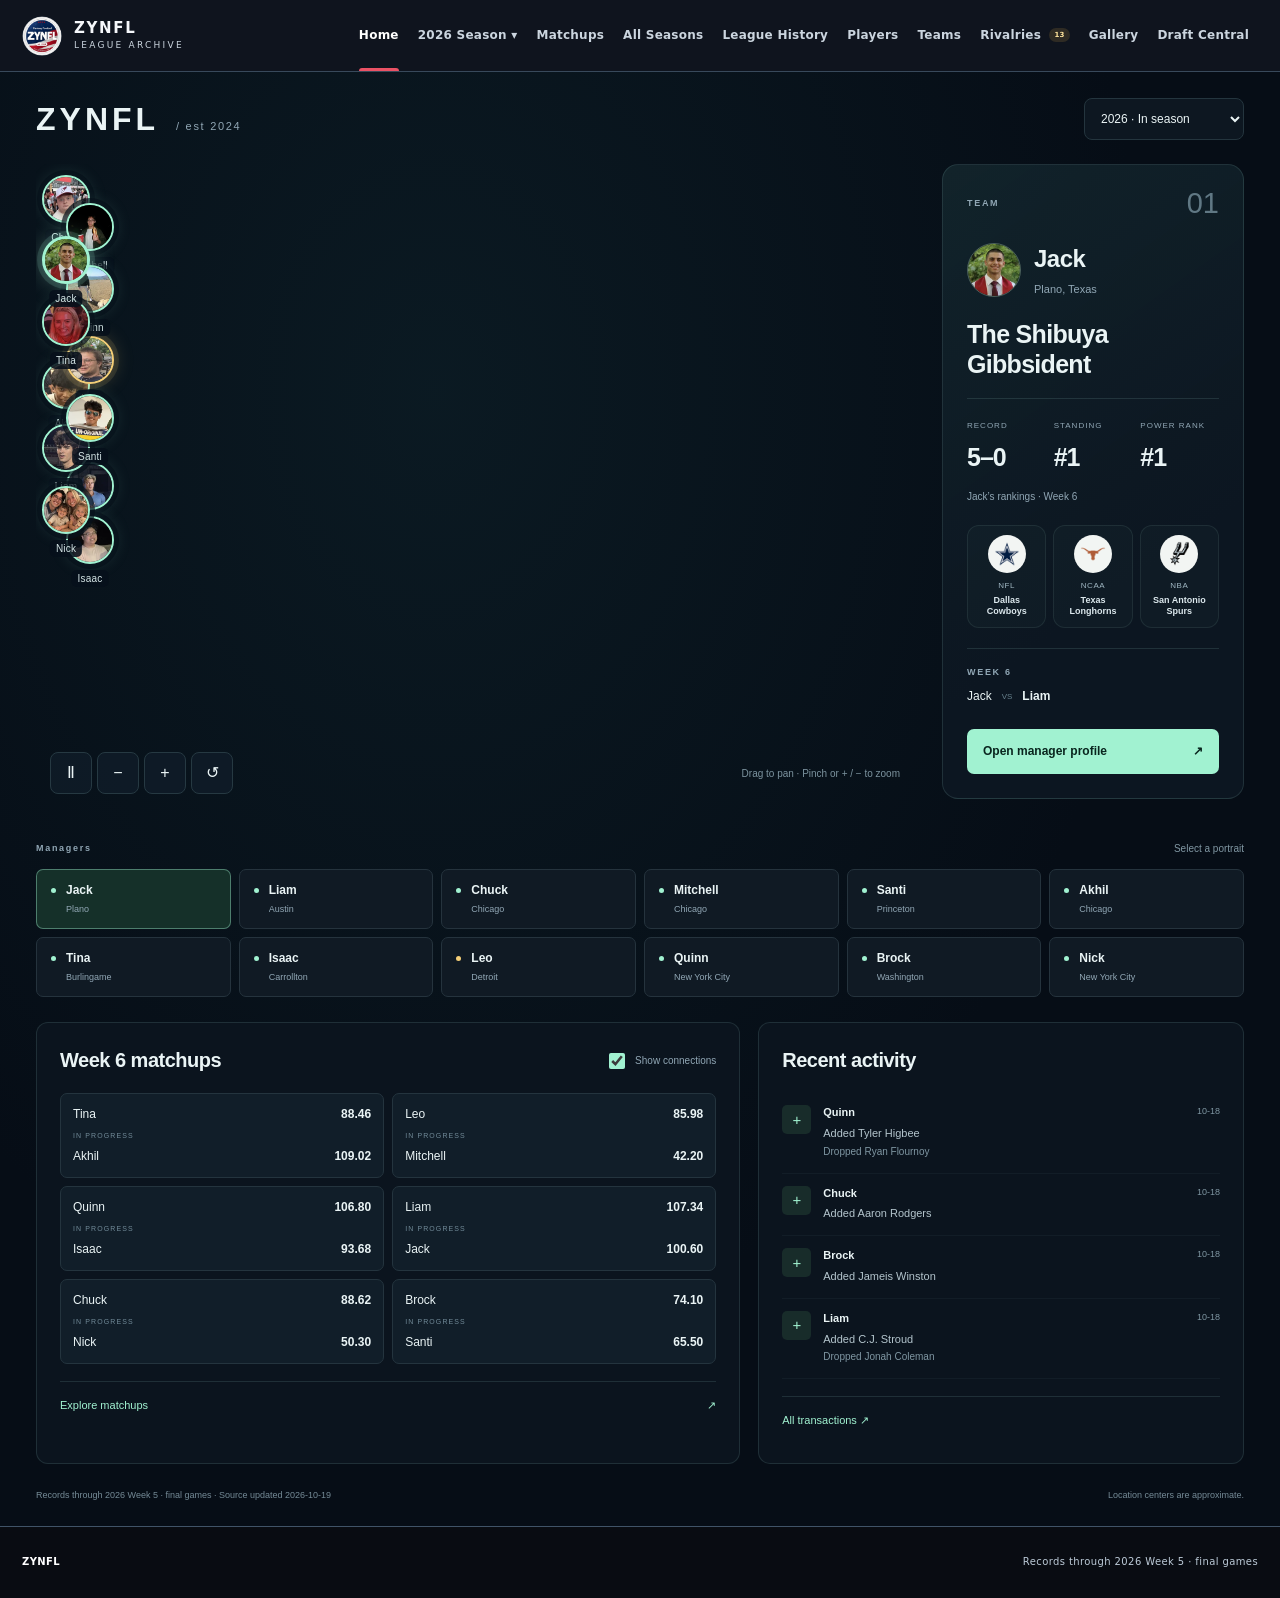
==== commit 512b2d90: "Add files via upload" ====
--- a/zynfl-production/public/index.html
+++ b/zynfl-production/public/index.html
@@ -1,5 +1,5 @@
 <!doctype html>
-<html lang="en"><head><meta charset="utf-8"><meta name="viewport" content="width=device-width,initial-scale=1"><meta name="theme-color" content="#10151f"><meta name="description" content="ZYNFL fantasy football league archive — seasons, records, players, rivalries, FAAB and draft history since 2024."><meta property="og:title" content="ZYNFL — League Archive"><meta property="og:description" content="The ZYNFL fantasy football archive: seasons, records, players, rivalries, FAAB and draft history."><meta property="og:type" content="website"><title>ZYNFL — League Archive</title><link rel="icon" href="assets/images/logo/zynfl-logo.png"><link rel="stylesheet" href="assets/css/styles.css"><link rel="stylesheet" href="assets/css/season-2026.css?v=20261018-outlook"><link rel="stylesheet" href="assets/css/mobile.css"><link rel="stylesheet" href="assets/css/theme-2026.css?v=20261018-outlook"><link rel="stylesheet" href="assets/css/theme-tuning.css?v=20261018-outlook"><link rel="stylesheet" href="assets/css/player-files.css?v=20261014-audit"><link rel="stylesheet" href="assets/css/transactions.css?v=20261018-outlook"><link rel="stylesheet" href="assets/css/season-polish.css?v=20261018-outlook"><link rel="stylesheet" href="assets/css/home-globe.css?v=20261021-immersive-week6"></head><body>
+<html lang="en"><head><meta charset="utf-8"><meta name="viewport" content="width=device-width,initial-scale=1"><meta name="theme-color" content="#10151f"><meta name="description" content="ZYNFL fantasy football league archive — seasons, records, players, rivalries, FAAB and draft history since 2024."><meta property="og:title" content="ZYNFL — League Archive"><meta property="og:description" content="The ZYNFL fantasy football archive: seasons, records, players, rivalries, FAAB and draft history."><meta property="og:type" content="website"><title>ZYNFL — League Archive</title><link rel="icon" href="assets/images/logo/zynfl-logo.png"><link rel="stylesheet" href="assets/css/styles.css"><link rel="stylesheet" href="assets/css/season-2026.css?v=20261018-outlook"><link rel="stylesheet" href="assets/css/mobile.css"><link rel="stylesheet" href="assets/css/theme-2026.css?v=20261018-outlook"><link rel="stylesheet" href="assets/css/theme-tuning.css?v=20261018-outlook"><link rel="stylesheet" href="assets/css/player-files.css?v=20261014-audit"><link rel="stylesheet" href="assets/css/transactions.css?v=20261018-outlook"><link rel="stylesheet" href="assets/css/season-polish.css?v=20261018-outlook"><link rel="stylesheet" href="assets/css/home-globe.css?v=20261021-us-map"><link rel="stylesheet" href="assets/css/manager-allegiances.css?v=20261021-us-map"></head><body>
 <header class="site-header"><a class="brand" href="#home" aria-label="ZYNFL home"><span class="brand-mark"><img src="assets/images/logo/zynfl-logo.png" alt="ZYNFL logo"></span><span class="brand-copy"><strong>ZYNFL</strong><small>LEAGUE ARCHIVE</small></span></a><nav id="mainNav" class="main-nav" aria-label="Primary navigation"><button class="nav-link active" data-page="home">Home</button><div class="nav-dropdown"><button class="nav-link nav-season" data-page="season2026" aria-haspopup="true">2026 Season ▾</button><div class="nav-submenu" aria-label="2026 Season pages"><button class="nav-link" data-page="season2026">Weekly Recap</button><button class="nav-link" data-page="standings">Standings</button><button class="nav-link" data-page="powerRankings">Power Rankings</button><button class="nav-link" data-page="playoffPredictor">Playoff Predictor</button><button class="nav-link" data-page="transactions">Transactions</button></div></div><button class="nav-link" data-page="matchups">Matchups</button><button class="nav-link" data-page="seasons">All Seasons</button><button class="nav-link" data-page="history">League History</button><button class="nav-link" data-page="players">Players</button><button class="nav-link" data-page="teams">Teams</button><button class="nav-link rivalry-link" data-page="rivalry">Rivalries <span class="nav-pill">13</span></button><button class="nav-link" data-page="gallery">Gallery</button><button class="nav-link" data-page="draft">Draft Central</button></nav><button id="mobileMenu" class="mobile-menu" aria-label="Open navigation" aria-expanded="false" aria-controls="mainNav">☰</button></header>
 <main id="app"></main><footer class="site-footer"><div><strong>ZYNFL</strong></div><div id="footerMeta"></div></footer><div id="modalBackdrop" class="modal-backdrop" hidden><div id="modal" class="modal" role="dialog" aria-modal="true"><button id="modalClose" class="modal-close" aria-label="Close">×</button><div id="modalContent"></div></div></div>
 
@@ -11,8 +11,9 @@
 <script src="assets/js/jack-rankings-2026.js?v=20261021-week6"></script>
 <script src="assets/js/season-2026.js?v=20261018-outlook"></script>
 <script src="assets/js/transactions.js?v=20261018-outlook"></script>
-<script src="assets/js/manager-locations.js?v=20261021-globe"></script>
-<script src="assets/js/home-globe.js?v=20261021-immersive-week6"></script>
-<script src="assets/js/app.js?v=20261021-globe"></script>
+<script src="assets/js/manager-locations.js?v=20261021-us-map"></script>
+<script src="assets/js/manager-allegiances.js?v=20261021-us-map"></script>
+<script src="assets/js/home-globe.js?v=20261021-us-map"></script>
+<script src="assets/js/app.js?v=20261021-us-map"></script>
 <script src="assets/js/responsive.js"></script>
 <script src="assets/js/position-badges.js?v=20261018-outlook"></script><script src="assets/js/yahoo-live.js?v=20261018-outlook"></script></body></html>
--- a/zynfl-production/public/assets/css/home-globe.css
+++ b/zynfl-production/public/assets/css/home-globe.css
@@ -1,65 +1,95 @@
-/* All visual rules are scoped to the new homepage. */
-.zg-home{--zg-mint:#a1f2d1;--zg-muted:#91a7b5;--zg-line:rgba(150,198,196,.15);background:#060d16;color:#eaf4f5;padding:32px max(24px,calc((100vw - 1360px)/2)) 22px;font-family:Inter,Arial,sans-serif;overflow:hidden;background-image:radial-gradient(ellipse at 35% 28%,#11282e66,transparent 55%)}
-.zg-home *{box-sizing:border-box}.zg-home button,.zg-home select,.zg-home input{font:inherit}.zg-home button{cursor:pointer}.zg-home button:focus-visible,.zg-home select:focus-visible,.zg-home canvas:focus-visible,.zg-home input:focus-visible{outline:2px solid #ceffe9;outline-offset:5px}.zg-home button{color:inherit}.zg-home h1,.zg-home h2,.zg-home h3,.zg-home p{margin:0}.zg-home button{text-transform:none;letter-spacing:normal}.zg-topline{display:flex;justify-content:space-between;color:#93aaaF;font-size:10px;letter-spacing:2px;font-weight:700}.zg-topline>span:first-child{display:flex;gap:9px;align-items:center}.zg-topline i,.zg-pulse-dot{width:6px;height:6px;background:var(--zg-mint);border-radius:50%;box-shadow:0 0 12px #a1f2d177;display:inline-block}.zg-topline b{padding:0 12px;color:#455966}.zg-heading{display:flex;justify-content:space-between;align-items:center;padding:30px 0 29px;gap:22px}.zg-home .zg-heading h1{font-size:clamp(36px,4.25vw,62px);letter-spacing:-2.6px;line-height:1.04;font-weight:750;text-transform:none}.zg-heading h1 span{color:var(--zg-mint)}.zg-heading p{color:var(--zg-muted);font-size:13px;margin-top:16px;line-height:1.6}.zg-season{font-size:9px;letter-spacing:2px;color:var(--zg-muted);display:grid;gap:8px;min-width:170px}.zg-season select{background:#111d27;color:#eaf4f5;border:1px solid #31414b;border-radius:8px;padding:12px 14px;font-size:13px;letter-spacing:0;min-height:44px;color-scheme:dark}.zg-layout{display:grid;grid-template-columns:minmax(0,1fr) 316px;gap:18px}.zg-atlas{border:1px solid var(--zg-line);border-radius:16px;position:relative;background:radial-gradient(ellipse at 50% 50%,#0d283c55,transparent 70%),#070f1b;min-width:0;overflow:hidden}.zg-map-heading{position:absolute;left:24px;right:24px;top:23px;display:flex;justify-content:space-between;z-index:2;pointer-events:none}.zg-kicker{font-size:9px;font-weight:700;letter-spacing:1.7px;color:var(--zg-muted);display:block}.zg-map-heading strong{display:block;font-size:13px;font-weight:500;margin-top:7px}.zg-map-tag{font-size:9px;letter-spacing:1px;color:#657d8b;padding-top:3px}.zg-stage{height:460px;position:relative;width:100%}.zg-stage canvas{display:block;width:100%;height:100%;touch-action:none;cursor:grab;position:relative;z-index:1}.zg-stage canvas:active{cursor:grabbing}.zg-beacons{position:absolute;inset:0;z-index:3;pointer-events:none}.zg-home .zg-beacon{position:absolute;transform:translate(-50%,-50%);border:0;padding:0;width:44px;height:44px;background:transparent;pointer-events:auto;display:grid;place-items:center;border-radius:50%;--beacon:#a1f2d1;color:var(--beacon)}.zg-beacon.gold{--beacon:#f4ce77}.zg-beacon>span{width:15px;height:15px;border:1px solid var(--beacon);border-radius:50%;background:#153d36;box-shadow:0 0 10px var(--beacon),0 0 24px #97ffcf44;display:grid;place-items:center;font-size:10px;font-weight:700;position:relative}.zg-beacon>span:empty{width:8px;height:8px;background:var(--beacon)}.zg-beacon::before{content:'';position:absolute;border:1px solid currentColor;width:28px;height:28px;opacity:.35;border-radius:50%}.zg-beacon.selected::before{width:38px;height:38px;opacity:.7}.zg-beacon.gold>span{background:#6b5228}.zg-beacon em{position:absolute;left:39px;white-space:nowrap;font-style:normal;font-size:10px;letter-spacing:.4px;text-shadow:0 1px 5px #000;background:#06101bc9;border-radius:4px;padding:3px 5px;pointer-events:none}.zg-beacon:hover em,.zg-beacon:focus-visible em{color:#fff}.zg-watermark{position:absolute;bottom:0;left:22px;font-size:68px;letter-spacing:-5px;font-weight:900;color:#8fc5bd05;pointer-events:none}.zg-map-footer{padding:0 20px;display:flex;align-items:center;justify-content:space-between;gap:10px}.zg-legend{display:flex;gap:16px;align-items:center;color:var(--zg-muted);font-size:10px}.zg-legend span{display:flex;align-items:center;gap:6px}.zg-legend i,.zg-manager-dot{height:5px;width:5px;border-radius:50%;background:var(--zg-mint);display:inline-block;flex-shrink:0}.zg-legend i.gold,.zg-manager-dot.gold{background:#f4ce77}.zg-legend i.line{width:13px;height:1px}.zg-controls{display:flex;gap:4px}.zg-controls button{border:1px solid #263942;background:#101d29;min-width:38px;min-height:38px;border-radius:7px;font-size:16px}.zg-home .zg-map-help{color:#7c939f;text-align:center;font-size:10px;line-height:1.6;margin:14px 12px 18px}.zg-map-help:empty{display:none}.zg-team-panel{border:1px solid var(--zg-line);background:linear-gradient(145deg,#14232bd9,#0d1621 65%);border-radius:16px;padding:24px;min-width:0;display:flex;flex-direction:column;justify-content:center}.zg-card-top{display:flex;align-items:center;justify-content:space-between;margin-bottom:28px}.zg-card-number{font-size:29px;font-weight:300;color:#607884;line-height:1}.zg-person{display:flex;align-items:center;gap:13px}.zg-person img{width:54px;height:54px;border-radius:50%;object-fit:cover;border:1px solid #4c625c}.zg-avatar{display:grid;place-items:center;width:54px;height:54px;background:#173b36;border-radius:50%;font-size:24px}.zg-person h2{font-size:24px;letter-spacing:-.5px}.zg-person p{font-size:11px;line-height:1.5;color:var(--zg-muted);margin-top:4px}.zg-home .zg-team-name{font-size:26px;line-height:1.2;letter-spacing:-.7px;margin:25px 0 21px;min-height:62px;overflow-wrap:anywhere}.zg-champ{background:#cba14f12;border:1px solid #a7884544;color:#f4ce77!important;border-radius:5px;font-size:9px!important;font-weight:700!important;padding:10px 8px;margin-bottom:17px;min-height:36px}.zg-card-divider{height:1px;background:var(--zg-line);margin:0 0 23px}.zg-stats{display:grid;grid-template-columns:repeat(3,1fr);gap:8px;margin:0}.zg-stats dt{color:var(--zg-muted);font-size:8px;letter-spacing:1px;white-space:nowrap}.zg-stats dd{margin:7px 0 0;font-size:25px;letter-spacing:-1px;font-weight:650}.zg-home .zg-rank-note{font-size:10px;line-height:1.6;color:var(--zg-muted);margin:14px 0 22px}.zg-opponent{border-top:1px solid var(--zg-line);padding-top:17px}.zg-opponent p{font-size:12px;margin-top:9px;display:flex;gap:10px;align-items:center}.zg-opponent small{font-size:8px;color:#68828e}.zg-profile{border:1px solid #a1f2d144;background:#a1f2d1;color:#09251e!important;border-radius:7px;padding:13px 15px;display:flex;justify-content:space-between;align-items:center;width:100%;font-size:12px!important;font-weight:700!important;margin-top:24px;min-height:44px}.zg-profile:hover{background:#c3ffe7}.zg-cluster{font-size:10px;color:var(--zg-muted);line-height:1.5}.zg-cluster:empty{display:none}.zg-cluster>div{display:flex;flex-wrap:wrap;gap:5px;margin:9px 0 18px}.zg-cluster button{padding:9px 10px;border:1px solid #456055;background:#172f2b;border-radius:5px;font-size:11px;min-height:36px}.zg-managers-head{display:flex;justify-content:space-between;gap:10px;margin:24px 0 12px}.zg-managers-head>span:last-child{color:#8097a3;font-size:10px}.zg-managers{display:grid;grid-template-columns:repeat(6,minmax(0,1fr));gap:8px}.zg-managers button{display:grid;grid-template-columns:7px 1fr;align-items:center;column-gap:8px;text-align:left;border:1px solid #25333d;border-radius:7px;background:#101a24;padding:12px 14px;min-height:57px;min-width:0}.zg-managers button>span:nth-child(2){font-size:12px;font-weight:600}.zg-managers small{grid-column:2;font-size:9px;color:var(--zg-muted);margin-top:4px;overflow:hidden;text-overflow:ellipsis;white-space:nowrap}.zg-managers button[aria-pressed=true]{border-color:#a1f2d166;background:#153029}.zg-managers button:hover{border-color:#a1f2d199}.zg-bottom{display:grid;grid-template-columns:minmax(0,1.45fr) minmax(0,1fr);gap:18px;margin-top:25px}.zg-match-panel,.zg-activity-panel{border:1px solid var(--zg-line);border-radius:12px;padding:23px;background:#0b141e}.zg-section-head{display:flex;justify-content:space-between;align-items:center;gap:14px;margin-bottom:18px}.zg-section-head h2{font-size:20px;letter-spacing:-.5px;margin-top:7px;font-weight:600}.zg-toggle{font-size:10px;display:flex;align-items:center;gap:7px;color:var(--zg-muted);cursor:pointer}.zg-toggle input{accent-color:#a1f2d1;width:16px;height:16px}.zg-matchups{display:grid;grid-template-columns:1fr 1fr;gap:8px}.zg-home .zg-match{background:#111e29;border:1px solid #24343e;border-radius:7px;text-align:left;padding:12px;font-size:12px;display:grid;gap:7px}.zg-match>span{display:flex;justify-content:space-between;gap:8px}.zg-match b{font-weight:600;font-variant-numeric:tabular-nums}.zg-match>small{font-size:7px;letter-spacing:1.1px;color:#728b99}.zg-match:hover{border-color:#87ccb599}.zg-text-link{background:none;border:0;border-top:1px solid var(--zg-line);color:var(--zg-mint)!important;font-size:11px!important;padding:16px 0 0;margin-top:17px;width:100%;text-align:left;display:flex;justify-content:space-between;min-height:44px}.zg-event{display:flex;align-items:flex-start;gap:12px;padding:12px 0;border-bottom:1px solid #93b8bd0e;font-size:11px}.zg-event-icon{display:grid;place-items:center;border-radius:5px;background:#182c2a;color:var(--zg-mint);min-width:29px;height:29px;font-size:15px}.zg-event-icon.gold{color:#f4ce77}.zg-event strong{font-weight:600}.zg-event p{color:#b4c5cd;line-height:1.6;margin-top:4px;font-size:11px}.zg-event small{color:#7f96a2;font-size:10px}.zg-event time{margin-left:auto;color:#7f96a2;font-size:9px;white-space:nowrap}.zg-footnote{display:flex;justify-content:space-between;gap:16px;color:#758b97;font-size:9px;line-height:1.6;padding-top:22px}
-@media(min-width:1450px){.zg-stage{height:490px}}
-@media(max-width:1000px){.zg-layout{grid-template-columns:minmax(0,1fr) 280px}.zg-team-panel{padding:20px}.zg-stage{height:440px}.zg-map-tag{display:none}.zg-legend{gap:9px}.zg-managers{grid-template-columns:repeat(4,minmax(0,1fr))}.zg-bottom{grid-template-columns:1.2fr 1fr}.zg-section-head{flex-wrap:wrap}}
-@media(max-width:760px){.zg-home{padding:22px 16px}.zg-heading{align-items:flex-start;padding:25px 0 22px}.zg-home .zg-heading h1{font-size:40px;letter-spacing:-1.8px}.zg-heading p{font-size:12px;max-width:320px}.zg-season{min-width:105px;font-size:8px;letter-spacing:1px}.zg-season select{padding:10px 6px;font-size:11px;max-width:125px}.zg-layout{grid-template-columns:1fr;gap:12px}.zg-stage{height:400px}.zg-map-heading{left:19px;top:18px}.zg-team-panel{padding:21px}.zg-card-top{margin-bottom:18px}.zg-home .zg-team-name{margin:18px 0;min-height:0;font-size:25px}.zg-stats dd{font-size:28px}.zg-card-number{font-size:25px}.zg-profile{margin-top:17px}.zg-managers{grid-template-columns:repeat(3,minmax(0,1fr));gap:6px}.zg-managers button{padding:11px 9px}.zg-managers-head{flex-wrap:wrap}.zg-bottom{grid-template-columns:1fr;margin-top:18px;gap:12px}.zg-match-panel,.zg-activity-panel{padding:19px}.zg-footnote{flex-direction:column;gap:7px}.zg-map-footer{padding:0 12px}.zg-map-help{font-size:9px!important}.zg-controls button{min-width:40px;min-height:40px}.zg-legend{font-size:9px;gap:9px}}
-@media(max-width:430px){.zg-heading{flex-wrap:wrap}.zg-season{display:flex;align-items:center;gap:12px}.zg-season select{max-width:none}.zg-topline{font-size:8px;letter-spacing:1.3px}.zg-topline b{padding:0 5px}.zg-stage{height:345px}.zg-map-footer{flex-wrap:wrap;justify-content:center;gap:14px}.zg-map-heading strong{font-size:12px}.zg-beacon em{font-size:9px}.zg-home .zg-heading h1{font-size:39px}.zg-stats dt{font-size:8px}}
+/* US map dashboard. Scoped to the homepage; manager-profile badges have their own stylesheet. */
+.zg-home{--zg-mint:#a1f2d1;--zg-muted:#91a7b5;--zg-line:rgba(150,198,196,.15);font-family:Inter,Arial,sans-serif;color:#eaf4f5;background:#060d16;background-image:radial-gradient(ellipse at 34% 22%,#122d3566,transparent 60%);overflow:hidden;padding:0}
+.zg-home *{box-sizing:border-box}
+.zg-home h1,.zg-home h2,.zg-home h3,.zg-home p{margin:0}
+.zg-home button,.zg-home select,.zg-home input{font:inherit}
+.zg-home button{cursor:pointer;color:inherit;text-transform:none;letter-spacing:normal}
+.zg-home button:focus-visible,.zg-home select:focus-visible,.zg-home canvas:focus-visible,.zg-home input:focus-visible{outline:2px solid #ceffe9;outline-offset:5px}
+.zg-home .zg-heading{position:relative;max-width:1600px;margin:0 auto;padding:26px 36px 24px;display:flex;justify-content:space-between;gap:20px;align-items:center}
+.zg-home .zg-heading h1{font-size:32px;letter-spacing:4px;line-height:1.2;display:flex;align-items:baseline;gap:17px;white-space:nowrap}
+.zg-heading h1 span{font-size:11px;letter-spacing:1.7px;color:var(--zg-muted);font-weight:400}
+.zg-season select{min-width:160px;min-height:42px;padding:9px 12px;background:#101c25b3;color:#eaf4f5;border:1px solid #24353e;border-radius:8px;font-size:12px;color-scheme:dark}
+.zg-layout{display:grid;grid-template-columns:minmax(0,1fr) 302px;gap:28px;max-width:1600px;padding:0 36px;margin:auto;align-items:start}
+.zg-atlas{position:relative;min-width:0;overflow:hidden}
+.zg-stage{height:650px;position:relative;width:100%}
+.zg-stage canvas{display:block;width:100%;height:100%;touch-action:none;cursor:grab;position:relative;z-index:1}
+.zg-stage canvas:active{cursor:grabbing}
+.zg-beacons{position:absolute;inset:0;z-index:3;pointer-events:none}
+.zg-home .zg-beacon{position:absolute;transform:translate(-50%,-50%);border:0;padding:0;width:48px;height:48px;background:transparent;pointer-events:auto;display:grid;place-items:center;border-radius:50%;--beacon:#a1f2d1;color:var(--beacon);z-index:1}
+.zg-home .zg-beacon.gold{--beacon:#f4ce77}
+.zg-home .zg-portrait{display:grid;place-items:center;width:48px;height:48px;background:#143630;border:2px solid var(--beacon);border-radius:50%;box-shadow:0 0 0 5px #06101bb3,0 0 18px #a1f2d12b;overflow:hidden;font-size:19px;font-weight:700;transition:box-shadow .18s,border-width .18s}
+.zg-portrait img{width:100%;height:100%;display:block;object-fit:cover}
+.zg-home .zg-beacon.selected .zg-portrait,.zg-home .zg-beacon:hover .zg-portrait,.zg-home .zg-beacon:focus-visible .zg-portrait{box-shadow:0 0 0 5px #a1f2d125,0 0 25px #a1f2d158;border-width:3px}
+.zg-home .zg-beacon.gold .zg-portrait{box-shadow:0 0 0 5px #f4ce771c,0 0 20px #f4ce7740}
+.zg-beacon em{position:absolute;top:54px;left:50%;transform:translateX(-50%);font-style:normal;font-size:10px;letter-spacing:.2px;line-height:1.3;white-space:nowrap;padding:2px 6px;border-radius:5px;background:#06101bdd;color:#d4e4e5;pointer-events:none}
+.zg-home .zg-beacon.gold em{color:#f4ce77}
+.zg-home .zg-beacon.selected{z-index:3}
+.zg-map-footer{position:absolute;left:14px;right:14px;bottom:20px;z-index:4;display:flex;align-items:center;gap:18px;justify-content:space-between}
+.zg-controls{display:flex;gap:5px}
+.zg-controls button{border:1px solid #263942;background:#101d29c9;min-width:42px;min-height:42px;border-radius:8px;font-size:16px}
+.zg-controls button:disabled{opacity:.45;cursor:default}
+.zg-home .zg-map-help{color:#7c939f;font-size:10px;line-height:1.7;margin:0}
+.zg-home #zg-map-error:not(:empty){position:absolute;z-index:4;top:15px;left:15px;right:15px;padding:10px;background:#12252e}
+.zg-team-panel{border:1px solid var(--zg-line);background:linear-gradient(145deg,#14272ed9,#0c1621 65%);border-radius:16px;padding:24px;min-width:0}
+.zg-card-top{display:flex;align-items:center;justify-content:space-between;margin-bottom:24px}
+.zg-kicker{font-size:9px;font-weight:700;letter-spacing:1.7px;color:var(--zg-muted);display:block}
+.zg-card-number{font-size:29px;font-weight:300;color:#607884;line-height:1}
+.zg-person{display:flex;align-items:center;gap:13px}
+.zg-person img{width:54px;height:54px;border-radius:50%;object-fit:cover;border:1px solid #4c625c}
+.zg-avatar{display:grid;place-items:center;width:54px;height:54px;background:#173b36;border-radius:50%;font-size:24px}
+.zg-person h2{font-size:24px;letter-spacing:-.5px}
+.zg-person p{font-size:11px;line-height:1.5;color:var(--zg-muted);margin-top:4px}
+.zg-home .zg-team-name{font-size:25px;line-height:1.2;letter-spacing:-.7px;margin:22px 0 19px;overflow-wrap:anywhere}
+.zg-champ{background:#cba14f12;border:1px solid #a7884544;color:#f4ce77!important;border-radius:5px;font-size:9px!important;font-weight:700!important;padding:10px 8px;margin-bottom:17px;min-height:36px}
+.zg-card-divider{height:1px;background:var(--zg-line);margin:0 0 21px}
+.zg-stats{display:grid;grid-template-columns:repeat(3,1fr);gap:8px;margin:0}
+.zg-stats dt{color:var(--zg-muted);font-size:8px;letter-spacing:1px;white-space:nowrap}
+.zg-stats dd{margin:7px 0 0;font-size:25px;letter-spacing:-1px;font-weight:650}
+.zg-home .zg-rank-note{font-size:10px;line-height:1.6;color:var(--zg-muted);margin:14px 0 20px}
+.zg-opponent{border-top:1px solid var(--zg-line);padding-top:17px}
+.zg-opponent p{font-size:12px;margin-top:9px;display:flex;gap:10px;align-items:center}
+.zg-opponent small{font-size:8px;color:#68828e}
+.zg-profile{border:1px solid #a1f2d144;background:#a1f2d1;color:#09251e!important;border-radius:7px;padding:13px 15px;display:flex;justify-content:space-between;align-items:center;width:100%;font-size:12px!important;font-weight:700!important;margin-top:23px;min-height:44px}
+.zg-profile:hover{background:#c3ffe7}
+.zg-cluster{font-size:10px;color:var(--zg-muted);line-height:1.5}
+.zg-cluster:empty{display:none}
+.zg-cluster>div{display:flex;flex-wrap:wrap;gap:5px;margin:9px 0 18px}
+.zg-cluster button{padding:9px 10px;border:1px solid #456055;background:#172f2b;border-radius:5px;font-size:11px;min-height:36px}
+.zg-managers-head,.zg-managers,.zg-bottom,.zg-footnote{max-width:1456px;margin-left:auto;margin-right:auto}
+.zg-managers-head{display:flex;justify-content:space-between;gap:10px;padding:0 36px;margin-top:28px;margin-bottom:12px}
+.zg-managers-head>span:last-child{color:#8097a3;font-size:10px}
+.zg-managers{padding:0 36px;display:grid;grid-template-columns:repeat(6,minmax(0,1fr));gap:8px}
+.zg-managers button{display:grid;grid-template-columns:7px 1fr;align-items:center;column-gap:8px;text-align:left;border:1px solid #25333d;border-radius:7px;background:#101a24;padding:12px 14px;min-height:57px;min-width:0}
+.zg-manager-dot{height:5px;width:5px;border-radius:50%;background:var(--zg-mint);display:inline-block}
+.zg-manager-dot.gold{background:#f4ce77}
+.zg-managers button>span:nth-child(2){font-size:12px;font-weight:600}
+.zg-managers small{grid-column:2;font-size:9px;color:var(--zg-muted);margin-top:4px;overflow:hidden;text-overflow:ellipsis;white-space:nowrap}
+.zg-managers button[aria-pressed=true]{border-color:#a1f2d166;background:#153029}
+.zg-managers button:hover{border-color:#a1f2d199}
+.zg-bottom{display:grid;grid-template-columns:minmax(0,1.45fr) minmax(0,1fr);gap:18px;margin-top:25px;padding:0 36px}
+.zg-match-panel,.zg-activity-panel{border:1px solid var(--zg-line);border-radius:12px;padding:23px;background:#0b141e}
+.zg-section-head{display:flex;justify-content:space-between;align-items:center;gap:14px;margin-bottom:18px}
+.zg-section-head h2{font-size:20px;letter-spacing:-.5px;font-weight:600}
+.zg-toggle{font-size:10px;display:flex;align-items:center;gap:7px;color:var(--zg-muted);cursor:pointer}
+.zg-toggle input{accent-color:#a1f2d1;width:16px;height:16px}
+.zg-matchups{display:grid;grid-template-columns:1fr 1fr;gap:8px}
+.zg-home .zg-match{background:#111e29;border:1px solid #24343e;border-radius:7px;text-align:left;padding:12px;font-size:12px;display:grid;gap:7px}
+.zg-match>span{display:flex;justify-content:space-between;gap:8px}
+.zg-match b{font-weight:600;font-variant-numeric:tabular-nums}
+.zg-match>small{font-size:7px;letter-spacing:1.1px;color:#728b99}
+.zg-match:hover{border-color:#87ccb599}
+.zg-text-link{background:none;border:0;border-top:1px solid var(--zg-line);color:var(--zg-mint)!important;font-size:11px!important;padding:16px 0 0;margin-top:17px;width:100%;text-align:left;display:flex;justify-content:space-between;min-height:44px}
+.zg-event{display:flex;align-items:flex-start;gap:12px;padding:12px 0;border-bottom:1px solid #93b8bd0e;font-size:11px}
+.zg-event-icon{display:grid;place-items:center;border-radius:5px;background:#182c2a;color:var(--zg-mint);min-width:29px;height:29px;font-size:15px}
+.zg-event-icon.gold{color:#f4ce77}
+.zg-event strong{font-weight:600}
+.zg-event p{color:#b4c5cd;line-height:1.6;margin-top:4px;font-size:11px}
+.zg-event small{color:#7f96a2;font-size:10px}
+.zg-event time{margin-left:auto;color:#7f96a2;font-size:9px;white-space:nowrap}
+.zg-footnote{display:flex;justify-content:space-between;gap:16px;color:#758b97;font-size:9px;line-height:1.6;padding:24px 36px}
+.zg-sr-only{position:absolute!important;width:1px;height:1px;padding:0;margin:-1px;overflow:hidden;clip:rect(0,0,0,0);white-space:nowrap;border:0}
+@media(min-width:1600px){.zg-stage{height:720px}}
+@media(max-width:1100px){.zg-layout{grid-template-columns:minmax(0,1fr) 270px;gap:18px;padding:0 24px}.zg-heading{padding-left:24px!important;padding-right:24px!important}.zg-team-panel{padding:20px}.zg-stage{height:620px}.zg-managers{grid-template-columns:repeat(4,minmax(0,1fr))}.zg-managers-head,.zg-managers,.zg-bottom{padding-left:24px;padding-right:24px}.zg-section-head{flex-wrap:wrap}.zg-map-footer{flex-wrap:wrap;justify-content:center;gap:10px}}
+@media(max-width:900px){.zg-layout{grid-template-columns:1fr}.zg-stage{height:560px}.zg-team-panel{max-width:none;display:block}.zg-team-panel .zg-team-name{max-width:none}.zg-bottom{grid-template-columns:1fr 1fr}}
+@media(max-width:600px){.zg-home .zg-heading{padding:22px 20px 8px!important;gap:12px}.zg-home .zg-heading h1{font-size:25px;letter-spacing:2px;gap:9px;flex-wrap:wrap;row-gap:5px;white-space:normal}.zg-heading h1 span{font-size:9px;letter-spacing:1px}.zg-season select{min-width:117px;max-width:135px;font-size:10px}.zg-layout{padding:0;gap:0}.zg-stage{height:480px}.zg-team-panel{margin:0 20px 22px;padding:21px}.zg-map-footer{left:20px;right:20px;bottom:22px}.zg-home .zg-beacon{width:40px;height:40px}.zg-home .zg-portrait{width:40px;height:40px}.zg-beacon em{top:45px;font-size:9px;padding:2px 4px}.zg-managers-head,.zg-managers,.zg-bottom{padding-left:20px;padding-right:20px}.zg-managers{grid-template-columns:repeat(3,minmax(0,1fr));gap:6px}.zg-managers button{padding:11px 9px}.zg-managers-head{margin-top:4px}.zg-bottom{grid-template-columns:1fr;margin-top:18px;gap:12px}.zg-match-panel,.zg-activity-panel{padding:19px}.zg-footnote{padding:22px 20px;flex-direction:column;gap:7px}.zg-stats dd{font-size:28px}}
 @media(prefers-reduced-motion:reduce){.zg-home *{animation:none!important;transition:none!important;scroll-behavior:auto!important}}
-.zg-controls button:disabled{opacity:.45;cursor:default}
-
-/* Immersive homepage: the Earth is the scene, with controls and a team card above it. */
-.zg-home{padding:0;background:#060d16;background-image:radial-gradient(ellipse at 34% 35%,#11282e66,transparent 65%)}
-.zg-home .zg-heading{position:relative;z-index:4;max-width:1600px;margin:0 auto;padding:24px 36px 12px;gap:20px;align-items:center}
-.zg-home .zg-heading h1{font-size:32px;letter-spacing:4px;line-height:1.2;display:flex;align-items:baseline;gap:17px;white-space:nowrap}
-.zg-home .zg-heading h1 span{font-size:11px;letter-spacing:1.7px;color:var(--zg-muted);font-weight:400}
-.zg-home .zg-season{display:block;min-width:160px;letter-spacing:0}
-.zg-home .zg-season select{min-width:160px;min-height:40px;padding:9px 12px;background:#101c25b3;border-color:#24353e}
-.zg-home .zg-layout{position:relative;display:block;isolation:isolate}
-.zg-home .zg-atlas{border:0;border-radius:0;background:none;position:relative;overflow:hidden}
-.zg-home .zg-stage{height:clamp(620px,calc(100svh - 154px),960px)}
-.zg-home .zg-team-panel{position:absolute;z-index:4;right:max(36px,calc((100vw - 1528px)/2));top:46px;width:292px;padding:23px;background:linear-gradient(145deg,#13222beB,#0b1520ee);backdrop-filter:blur(15px)}
-.zg-home .zg-map-footer{position:absolute;z-index:4;bottom:24px;left:max(36px,calc((100vw - 1528px)/2));padding:0;display:flex;align-items:center;justify-content:flex-start;gap:18px}
-.zg-home .zg-map-footer .zg-map-help{margin:0;text-align:left;font-size:10px;max-width:185px}
-.zg-home #zg-map-error:not(:empty){position:absolute;bottom:0;left:30px;color:#bdd8d8}
-.zg-home .zg-controls button{background:#101d29b8;backdrop-filter:blur(10px);min-width:42px;min-height:42px}
-.zg-home .zg-beacon{width:46px;height:46px}
-.zg-home .zg-beacon em{top:39px;left:50%;transform:translateX(-50%);font-size:10px;padding:4px 6px;line-height:1.2;background:#06101bc9;max-width:100px;text-align:center}
-.zg-home .zg-beacon.label-left em{left:auto;right:0;transform:none}
-.zg-home .zg-beacon.label-right em{left:0;transform:none}
-.zg-home .zg-managers-head,.zg-home .zg-managers,.zg-home .zg-bottom,.zg-home .zg-footnote{max-width:1456px;margin-left:auto;margin-right:auto}
-.zg-home .zg-managers-head{margin-top:24px;padding:0 36px}
-.zg-home .zg-managers{padding:0 36px}
-.zg-home .zg-bottom{padding:0 36px;margin-top:26px}
-.zg-home .zg-footnote{padding:24px 36px}
-.zg-sr-only{position:absolute!important;width:1px;height:1px;padding:0;margin:-1px;overflow:hidden;clip:rect(0,0,0,0);white-space:nowrap;border:0}
-@media(max-width:1100px) and (min-width:761px){
- .zg-home .zg-heading{padding:22px 24px 12px}
- .zg-home .zg-stage{height:680px}
- .zg-home .zg-team-panel{right:24px;top:30px;width:260px;padding:20px}
- .zg-home .zg-map-footer{left:24px;gap:12px}
- .zg-home .zg-map-footer .zg-map-help{max-width:135px}
- .zg-home .zg-team-name{font-size:23px}
- .zg-home .zg-managers-head,.zg-home .zg-managers,.zg-home .zg-bottom{padding-left:24px;padding-right:24px}
-}
-@media(max-width:760px){
- .zg-home .zg-heading{padding:21px 20px 10px;gap:12px;flex-wrap:nowrap}
- .zg-home .zg-heading h1{font-size:25px;letter-spacing:2px;gap:9px;flex-wrap:wrap;row-gap:4px;white-space:normal}
- .zg-home .zg-heading h1 span{font-size:9px;letter-spacing:1px}
- .zg-home .zg-season,.zg-home .zg-season select{min-width:117px;max-width:140px;font-size:10px}
- .zg-home .zg-stage{height:530px}
- .zg-home .zg-team-panel{position:relative;right:auto;top:auto;width:auto;max-width:560px;margin:0 20px 24px;padding:21px;backdrop-filter:none}
- .zg-home .zg-map-footer{left:20px;right:20px;bottom:20px;flex-wrap:wrap;justify-content:space-between;gap:10px}
- .zg-home .zg-map-footer .zg-map-help{font-size:9px;max-width:150px}
- .zg-home .zg-managers-head,.zg-home .zg-managers,.zg-home .zg-bottom{padding-left:20px;padding-right:20px}
- .zg-home .zg-managers-head{margin-top:8px}
- .zg-home .zg-footnote{padding:22px 20px}
-}
-@media(max-width:430px){
- .zg-home .zg-stage{height:480px}
- .zg-home .zg-heading h1{max-width:160px;gap:7px}
- .zg-home .zg-heading h1 span{font-size:9px}
- .zg-home .zg-map-footer{justify-content:center;bottom:18px;gap:12px}
- .zg-home .zg-map-footer .zg-map-help{max-width:none;font-size:9px}
- .zg-home .zg-beacon em{font-size:9px}
-}
--- a/zynfl-production/public/assets/css/manager-allegiances.css
+++ b/zynfl-production/public/assets/css/manager-allegiances.css
@@ -0,0 +1,18 @@
+.za-allegiances{color:#dce8ed;margin:22px 0 28px}
+.za-allegiances h3{font-size:16px;margin:0 0 14px;letter-spacing:.1px}
+.za-list{display:grid;grid-template-columns:repeat(3,minmax(0,1fr));gap:12px}
+.za-team{display:flex;align-items:center;gap:12px;min-width:0;padding:15px;border:1px solid #344650;border-radius:12px;background:#17232d}
+.za-mark{width:48px;height:48px;flex-shrink:0;display:grid;place-items:center;background:#f2f5f3;border-radius:50%;padding:8px}
+.za-mark img{display:block;width:100%;height:100%;object-fit:contain}
+.za-copy{min-width:0;display:grid;gap:5px}
+.za-copy small{font-size:9px;letter-spacing:1.2px;color:#9fb6c2;text-transform:uppercase}
+.za-copy strong{font-size:12px;line-height:1.4;font-weight:600;overflow-wrap:anywhere}
+.za-compact{margin:0 0 20px}
+.za-compact .za-list{gap:7px}
+.za-compact .za-team{padding:9px 5px;display:flex;flex-direction:column;gap:7px;border-color:#89bfb91d;background:#8bc8b007;text-align:center}
+.za-compact .za-mark{width:38px;height:38px;padding:6px}
+.za-compact .za-copy{gap:3px}
+.za-compact .za-copy small{font-size:8px;letter-spacing:.6px}
+.za-compact .za-copy strong{font-size:9px;line-height:1.3}
+@media(max-width:600px){.za-list{gap:8px}.za-team{padding:12px 8px;flex-direction:column;align-items:flex-start;gap:9px}.za-mark{width:42px;height:42px}.za-copy strong{font-size:11px}}
+@media(max-width:360px){.za-list{grid-template-columns:1fr}.za-team{flex-direction:row;align-items:center}.za-compact .za-list{grid-template-columns:repeat(3,minmax(0,1fr))}.za-compact .za-team{flex-direction:column}}
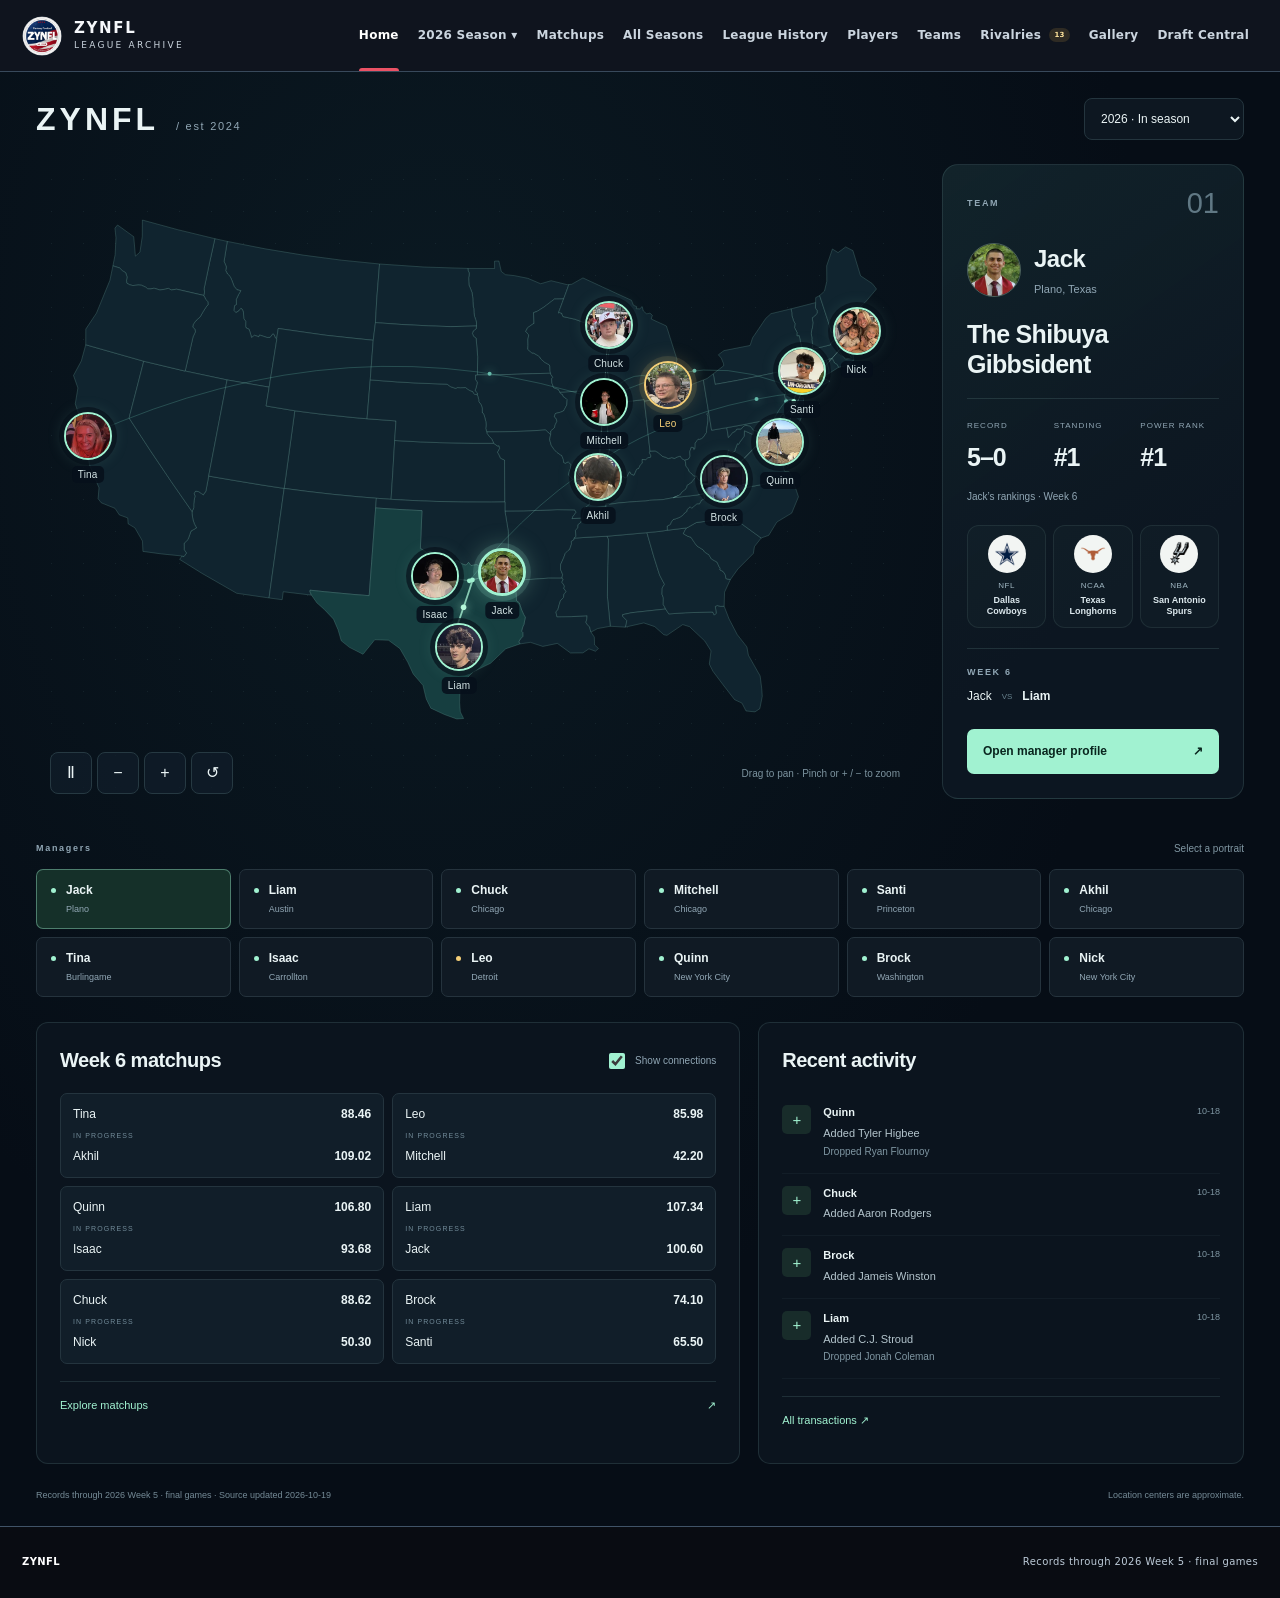
==== commit 79389002: "Add files via upload" ====
--- a/zynfl-production/public/index.html
+++ b/zynfl-production/public/index.html
@@ -8,7 +8,7 @@
 <script src="assets/js/power-outlook.js?v=20261018-outlook"></script>
 <script src="assets/js/yahoo-model.js?v=20261018-outlook"></script>
 <script src="assets/js/yahoo-initial.js?v=20261018-outlook"></script>
-<script src="assets/js/jack-rankings-2026.js?v=20261021-week6"></script>
+<script src="assets/js/jack-rankings-2026.js?v=20261103-week8"></script>
 <script src="assets/js/season-2026.js?v=20261018-outlook"></script>
 <script src="assets/js/transactions.js?v=20261018-outlook"></script>
 <script src="assets/js/manager-locations.js?v=20261021-us-map"></script>
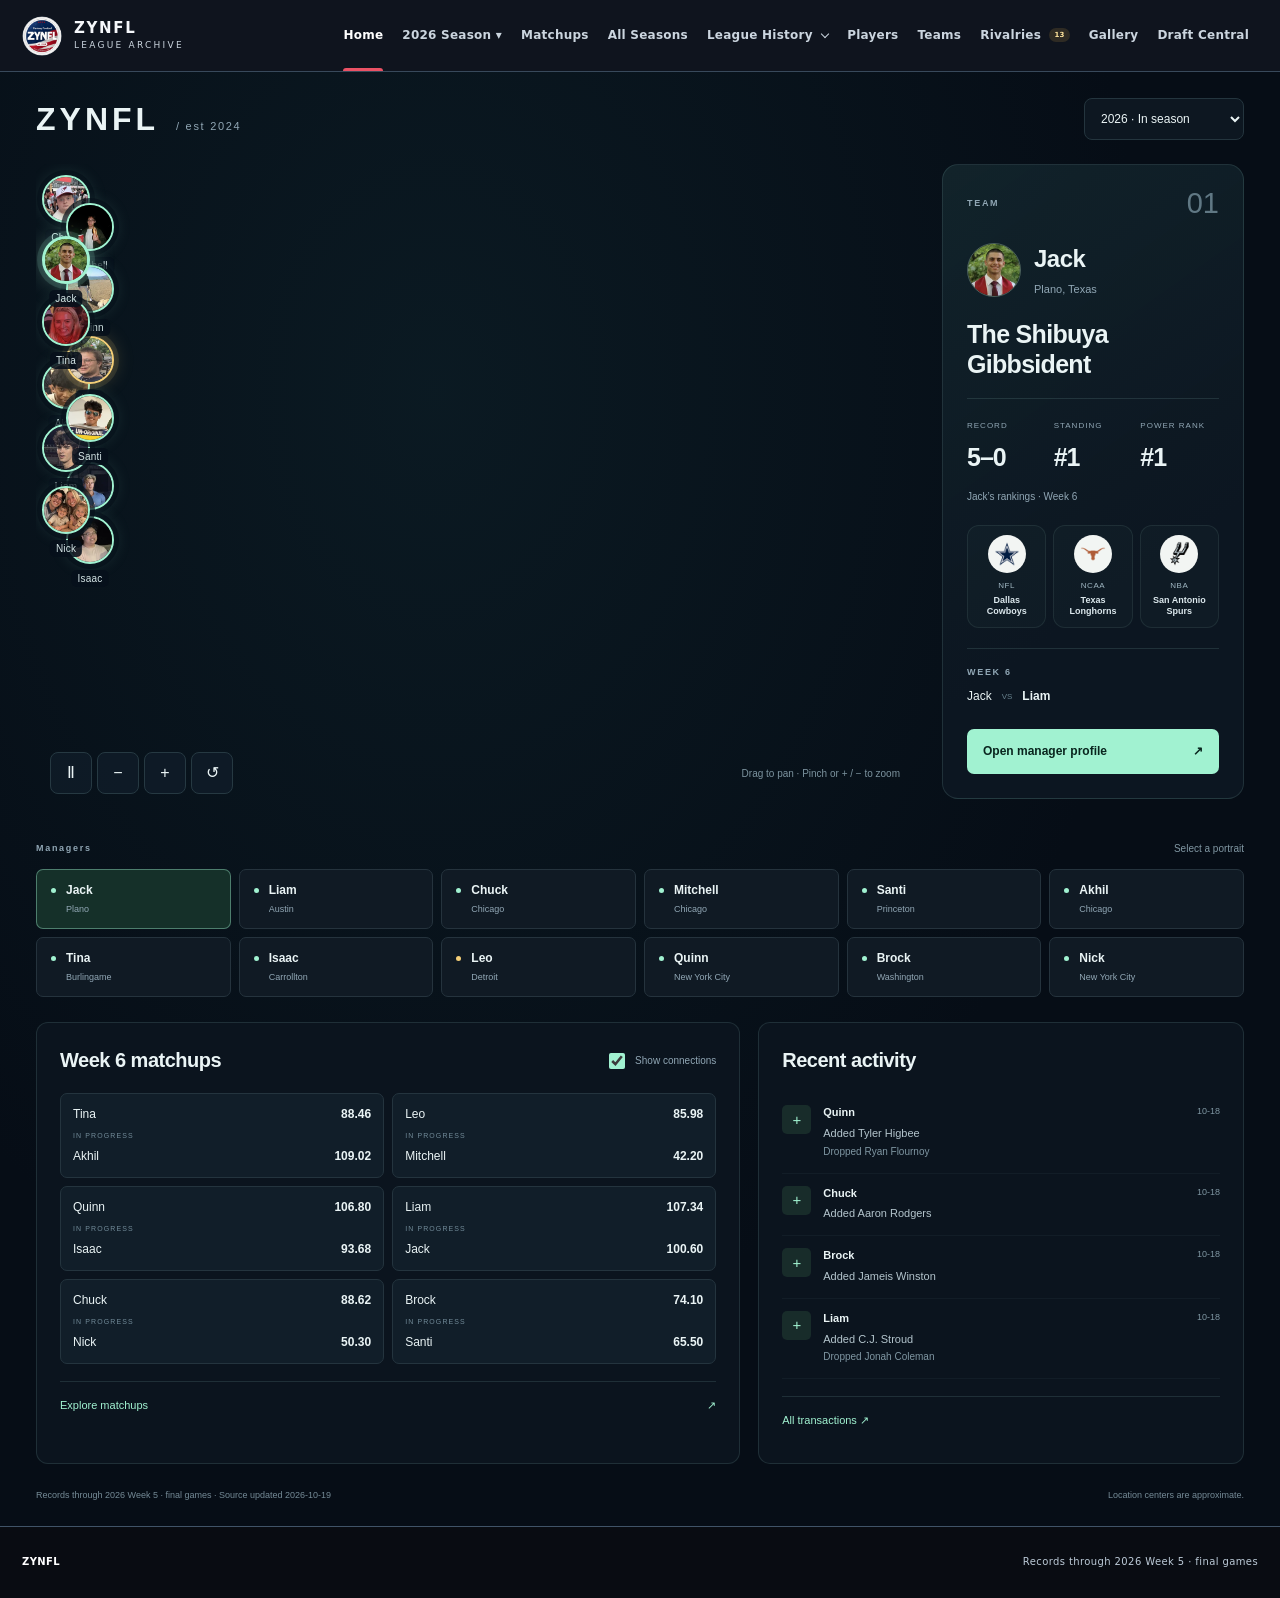
==== commit 615c1519: "Add files via upload" ====
--- a/zynfl-production/public/index.html
+++ b/zynfl-production/public/index.html
@@ -1,6 +1,6 @@
 <!doctype html>
-<html lang="en"><head><meta charset="utf-8"><meta name="viewport" content="width=device-width,initial-scale=1"><meta name="theme-color" content="#10151f"><meta name="description" content="ZYNFL fantasy football league archive — seasons, records, players, rivalries, FAAB and draft history since 2024."><meta property="og:title" content="ZYNFL — League Archive"><meta property="og:description" content="The ZYNFL fantasy football archive: seasons, records, players, rivalries, FAAB and draft history."><meta property="og:type" content="website"><title>ZYNFL — League Archive</title><link rel="icon" href="assets/images/logo/zynfl-logo.png"><link rel="stylesheet" href="assets/css/styles.css"><link rel="stylesheet" href="assets/css/season-2026.css?v=20261018-outlook"><link rel="stylesheet" href="assets/css/mobile.css"><link rel="stylesheet" href="assets/css/theme-2026.css?v=20261018-outlook"><link rel="stylesheet" href="assets/css/theme-tuning.css?v=20261018-outlook"><link rel="stylesheet" href="assets/css/player-files.css?v=20261014-audit"><link rel="stylesheet" href="assets/css/transactions.css?v=20261018-outlook"><link rel="stylesheet" href="assets/css/season-polish.css?v=20261018-outlook"><link rel="stylesheet" href="assets/css/home-globe.css?v=20261021-us-map"><link rel="stylesheet" href="assets/css/manager-allegiances.css?v=20261021-us-map"></head><body>
-<header class="site-header"><a class="brand" href="#home" aria-label="ZYNFL home"><span class="brand-mark"><img src="assets/images/logo/zynfl-logo.png" alt="ZYNFL logo"></span><span class="brand-copy"><strong>ZYNFL</strong><small>LEAGUE ARCHIVE</small></span></a><nav id="mainNav" class="main-nav" aria-label="Primary navigation"><button class="nav-link active" data-page="home">Home</button><div class="nav-dropdown"><button class="nav-link nav-season" data-page="season2026" aria-haspopup="true">2026 Season ▾</button><div class="nav-submenu" aria-label="2026 Season pages"><button class="nav-link" data-page="season2026">Weekly Recap</button><button class="nav-link" data-page="standings">Standings</button><button class="nav-link" data-page="powerRankings">Power Rankings</button><button class="nav-link" data-page="playoffPredictor">Playoff Predictor</button><button class="nav-link" data-page="transactions">Transactions</button></div></div><button class="nav-link" data-page="matchups">Matchups</button><button class="nav-link" data-page="seasons">All Seasons</button><button class="nav-link" data-page="history">League History</button><button class="nav-link" data-page="players">Players</button><button class="nav-link" data-page="teams">Teams</button><button class="nav-link rivalry-link" data-page="rivalry">Rivalries <span class="nav-pill">13</span></button><button class="nav-link" data-page="gallery">Gallery</button><button class="nav-link" data-page="draft">Draft Central</button></nav><button id="mobileMenu" class="mobile-menu" aria-label="Open navigation" aria-expanded="false" aria-controls="mainNav">☰</button></header>
+<html lang="en"><head><meta charset="utf-8"><meta name="viewport" content="width=device-width,initial-scale=1"><meta name="theme-color" content="#10151f"><meta name="description" content="ZYNFL fantasy football league archive — seasons, records, players, rivalries, FAAB and draft history since 2024."><meta property="og:title" content="ZYNFL — League Archive"><meta property="og:description" content="The ZYNFL fantasy football archive: seasons, records, players, rivalries, FAAB and draft history."><meta property="og:type" content="website"><title>ZYNFL — League Archive</title><link rel="icon" href="assets/images/logo/zynfl-logo.png"><link rel="stylesheet" href="assets/css/styles.css"><link rel="stylesheet" href="assets/css/season-2026.css?v=20261018-outlook"><link rel="stylesheet" href="assets/css/mobile.css"><link rel="stylesheet" href="assets/css/theme-2026.css?v=20261018-outlook"><link rel="stylesheet" href="assets/css/theme-tuning.css?v=20261018-outlook"><link rel="stylesheet" href="assets/css/player-files.css?v=20261014-audit"><link rel="stylesheet" href="assets/css/transactions.css?v=20261018-outlook"><link rel="stylesheet" href="assets/css/season-polish.css?v=20261018-outlook"><link rel="stylesheet" href="assets/css/home-globe.css?v=20261021-us-map"><link rel="stylesheet" href="assets/css/manager-allegiances.css?v=20261021-us-map"><link rel="stylesheet" href="assets/css/league-history.css?v=20261122"></head><body>
+<header class="site-header"><a class="brand" href="#home" aria-label="ZYNFL home"><span class="brand-mark"><img src="assets/images/logo/zynfl-logo.png" alt="ZYNFL logo"></span><span class="brand-copy"><strong>ZYNFL</strong><small>LEAGUE ARCHIVE</small></span></a><nav id="mainNav" class="main-nav" aria-label="Primary navigation"><button class="nav-link active" data-page="home">Home</button><div class="nav-dropdown"><button class="nav-link nav-season" data-page="season2026" aria-haspopup="true">2026 Season ▾</button><div class="nav-submenu" aria-label="2026 Season pages"><button class="nav-link" data-page="season2026">Weekly Recap</button><button class="nav-link" data-page="standings">Standings</button><button class="nav-link" data-page="powerRankings">Power Rankings</button><button class="nav-link" data-page="playoffPredictor">Playoff Predictor</button><button class="nav-link" data-page="transactions">Transactions</button></div></div><button class="nav-link" data-page="matchups">Matchups</button><button class="nav-link" data-page="seasons">All Seasons</button><div class="nav-dropdown nav-history"><button class="nav-link history-menu-toggle" id="historyMenuToggle" type="button" aria-expanded="false" aria-controls="historySubmenu">League History <span class="history-menu-chevron" aria-hidden="true"></span></button><div id="historySubmenu" class="nav-submenu" aria-label="League History pages" hidden><button class="nav-link" data-page="history">Home</button><button class="nav-link" data-page="superlatives">Superlatives</button><button class="nav-link" data-page="detailedStatistics">Detailed Statistics</button></div></div><button class="nav-link" data-page="players">Players</button><button class="nav-link" data-page="teams">Teams</button><button class="nav-link rivalry-link" data-page="rivalry">Rivalries <span class="nav-pill">13</span></button><button class="nav-link" data-page="gallery">Gallery</button><button class="nav-link" data-page="draft">Draft Central</button></nav><button id="mobileMenu" class="mobile-menu" aria-label="Open navigation" aria-expanded="false" aria-controls="mainNav">☰</button></header>
 <main id="app"></main><footer class="site-footer"><div><strong>ZYNFL</strong></div><div id="footerMeta"></div></footer><div id="modalBackdrop" class="modal-backdrop" hidden><div id="modal" class="modal" role="dialog" aria-modal="true"><button id="modalClose" class="modal-close" aria-label="Close">×</button><div id="modalContent"></div></div></div>
 
 <script src="assets/js/adp-2026.js"></script>
@@ -14,6 +14,8 @@
 <script src="assets/js/manager-locations.js?v=20261021-us-map"></script>
 <script src="assets/js/manager-allegiances.js?v=20261021-us-map"></script>
 <script src="assets/js/home-globe.js?v=20261021-us-map"></script>
-<script src="assets/js/app.js?v=20261021-us-map"></script>
+<script src="assets/js/history-snapshot.js?v=20261122"></script>
+<script src="assets/js/history-stats.js?v=20261122"></script>
+<script src="assets/js/app.js?v=20261122-history"></script>
 <script src="assets/js/responsive.js"></script>
 <script src="assets/js/position-badges.js?v=20261018-outlook"></script><script src="assets/js/yahoo-live.js?v=20261018-outlook"></script></body></html>
--- a/zynfl-production/public/assets/css/league-history.css
+++ b/zynfl-production/public/assets/css/league-history.css
@@ -0,0 +1,66 @@
+/* History routes share the existing navy and gold archive palette. */
+.history-menu-toggle{white-space:nowrap}
+.history-menu-chevron{display:inline-block;width:6px;height:6px;margin-left:5px;border-right:1.5px solid currentColor;border-bottom:1.5px solid currentColor;transform:translateY(-2px) rotate(45deg)}
+.history-menu-toggle[aria-expanded="true"] .history-menu-chevron{transform:translateY(1px) rotate(225deg)}
+.nav-history #historySubmenu[hidden]{display:none}
+.nav-history #historySubmenu:not([hidden]){display:grid;gap:3px}
+
+.history-hall{
+ position:relative;isolation:isolate;text-align:center;padding:clamp(3.4rem,7vw,6.7rem) 0 clamp(3.5rem,7vw,6.25rem);
+ border-bottom:1px solid #ddba6a36;
+ background:radial-gradient(ellipse at 50% 9%,#d6ab502c,transparent 56%),linear-gradient(180deg,#26313e,#141d27 95%);
+}
+.history-hall:before{
+ content:"";position:absolute;inset:0;z-index:-1;pointer-events:none;
+ background:linear-gradient(105deg,transparent 18%,#ffe8b205 18.15%,transparent 42%),linear-gradient(255deg,transparent 18%,#ffe8b205 18.15%,transparent 42%);
+}
+.history-hall h1{
+ color:#ffe7ad;margin:0 auto clamp(2rem,5vw,3.5rem);font:700 clamp(2.55rem,7vw,6.5rem)/1.04 Georgia,'Times New Roman',serif;
+ letter-spacing:-.035em;text-shadow:0 0 45px #ffdc8450,0 4px 2px #111923a0;text-wrap:balance;
+}
+.history-hall .hall-banners{
+ display:flex;justify-content:center;flex-wrap:wrap;align-items:stretch;gap:clamp(.65rem,2.8vw,2rem);padding:0;margin:0 auto;
+}
+.history-hall .hall-banners .banner{
+ flex:0 1 clamp(9rem,24vw,15.5rem);min-width:0;min-height:clamp(12.8rem,24vw,17rem);
+ padding:1.55rem clamp(.65rem,2vw,1.25rem) 2.7rem;display:flex;flex-direction:column;align-items:center;
+ border:1px solid #e3ba63;clip-path:polygon(0 0,100% 0,100% 87%,50% 100%,0 87%);
+ box-shadow:inset 0 0 0 5px #14202b,inset 0 0 0 6px #d6ac525e;
+ background:linear-gradient(155deg,#2f4051,#1c2937 57%,#141e2a);
+ transition:background-color .2s,transform .2s;cursor:pointer;
+}
+.history-hall .hall-banners .banner:hover{transform:translateY(-4px);background:linear-gradient(155deg,#3a4e60,#233446 57%,#141e2a)}
+.history-hall .hall-banners .banner:focus-visible{outline:2px solid #ffe4a0;outline-offset:-5px;background:#364a60}
+.history-hall .banner:before{width:38px;margin:0 auto .85rem}
+.history-hall .hall-banners .banner-year{font-size:.85rem;color:#f5d38a}
+.history-hall .hall-banners .banner-team{font-size:clamp(.9rem,2vw,1.27rem);min-height:3.5em;flex:1;margin:.55rem 0 .4rem;text-wrap:balance;overflow-wrap:anywhere}
+.history-hall .hall-banners .banner-owner{margin-top:0;font-size:.83rem;color:#d7e2ed}
+.history-hall .hall-banners .banner-record{font-size:1.08rem;color:#f9e7bf}
+.history-details .award-scope button{min-height:40px;font-size:.81rem;padding:.5rem .9rem}
+.history-coverage,.history-method{color:#bbc9d7;font-size:.86rem;line-height:1.6}
+.history-coverage{margin:1rem 0 1.5rem}
+.history-method{margin:1.1rem 0 0;max-width:76ch}
+.history-player-grid,.history-matchup-grid{display:grid;gap:1rem;align-items:start}
+.history-player-grid{grid-template-columns:repeat(3,minmax(0,1fr))}
+.history-matchup-grid{grid-template-columns:repeat(2,minmax(0,1fr));margin-top:1.25rem}
+.history-stat-card{padding:clamp(.95rem,2.2vw,1.55rem);min-width:0;border:1px solid #495b6b;border-radius:13px;background:linear-gradient(160deg,#243445,#1b2836);color:#f3f7fa}
+.history-stat-card h2{font-size:clamp(1.13rem,2vw,1.45rem);line-height:1.23;margin:0 0 .8rem;letter-spacing:-.02em}
+.history-stat-list,.history-game-list{margin:0;padding:0;list-style:none}
+.history-stat-list{counter-reset:position}
+.history-stat-list li,.history-game-list li{padding:.62rem 0;border-top:1px solid #637b904f}
+.history-stat-list li{display:grid;grid-template-columns:1.4rem minmax(0,1fr) auto;align-items:center;gap:.5rem;counter-increment:position}
+.history-stat-list li:before{content:counter(position);color:#f1ca75;font-size:.8rem;font-variant-numeric:tabular-nums}
+.history-stat-list strong,.history-stat-list small{display:block}
+.history-stat-list strong,.history-game-score strong{font-size:.94rem}
+.history-stat-list small,.history-game-list small{font-size:.78rem;line-height:1.4;color:#bfcedd}
+.history-stat-list b,.history-game-score b{font-variant-numeric:tabular-nums;color:#ffe2a0;font-size:1rem}
+.history-case-count,.history-empty{color:#bfcedd;font-size:.87rem}
+.history-case-count{margin:-.2rem 0 .7rem}
+.history-game-score{display:flex;gap:.25rem .55rem;align-items:baseline;flex-wrap:wrap}
+.history-game-score>span{white-space:nowrap}
+.history-game-defeats{font-size:.8rem;color:#bfcedd}
+@media(max-width:970px){.history-player-grid{grid-template-columns:repeat(2,minmax(0,1fr))}}
+@media(max-width:660px){.history-player-grid,.history-matchup-grid{grid-template-columns:1fr}}
+@media(max-width:365px){.history-hall .hall-banners .banner{flex-basis:calc(50% - .35rem)}}
+@media(prefers-reduced-motion:reduce){.history-hall .hall-banners .banner{transition:none}}
+.history-hall .banner:after{content:"";position:absolute;inset:0;pointer-events:none;background:#dfb96a;clip-path:polygon(0 86.7%,50% 99.6%,100% 86.7%,100% 87.3%,50% 100%,0 87.3%)}
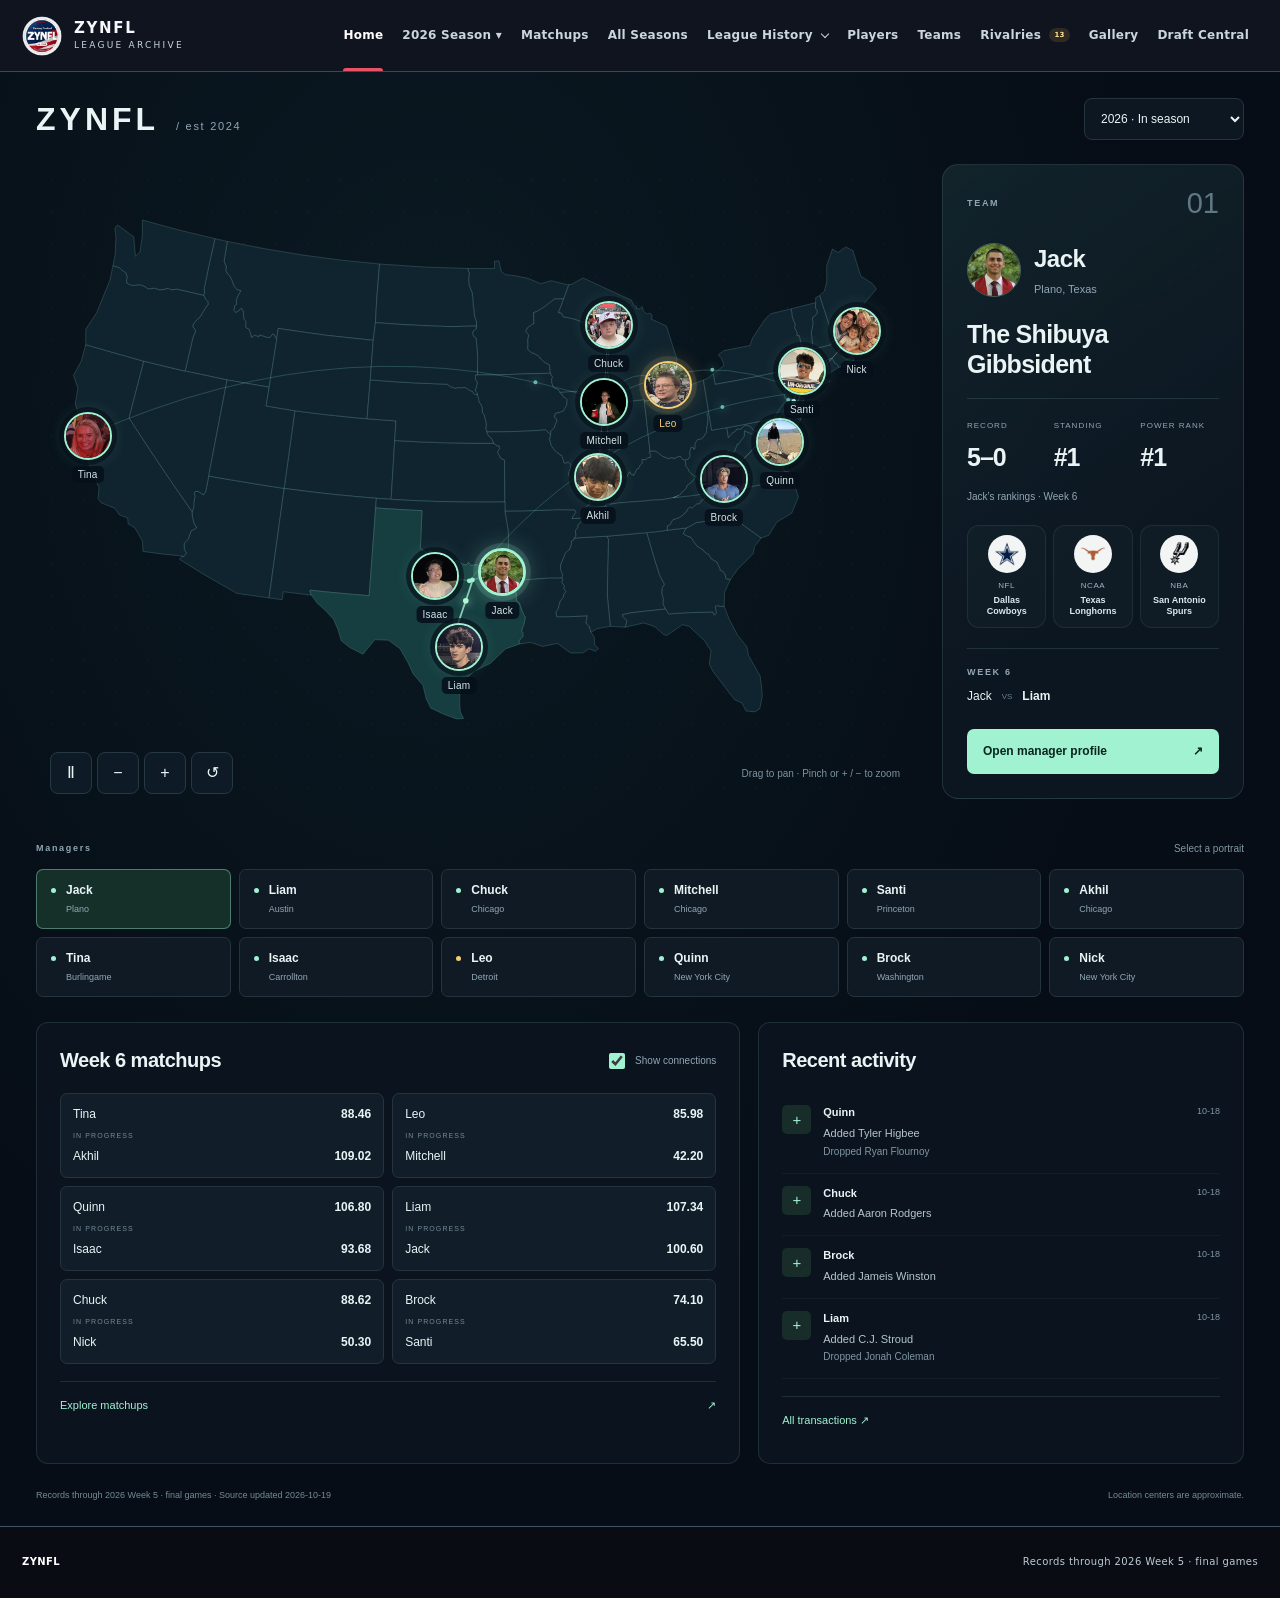
==== commit 684a8bd5: "Add files via upload" ====
--- a/zynfl-production/public/index.html
+++ b/zynfl-production/public/index.html
@@ -8,8 +8,8 @@
 <script src="assets/js/power-outlook.js?v=20261018-outlook"></script>
 <script src="assets/js/yahoo-model.js?v=20261018-outlook"></script>
 <script src="assets/js/yahoo-initial.js?v=20261018-outlook"></script>
-<script src="assets/js/jack-rankings-2026.js?v=20261103-week8"></script>
-<script src="assets/js/season-2026.js?v=20261018-outlook"></script>
+<script src="assets/js/jack-rankings-2026.js?v=20261123-week10"></script>
+<script src="assets/js/season-2026.js?v=20261123-week10"></script>
 <script src="assets/js/transactions.js?v=20261018-outlook"></script>
 <script src="assets/js/manager-locations.js?v=20261021-us-map"></script>
 <script src="assets/js/manager-allegiances.js?v=20261021-us-map"></script>
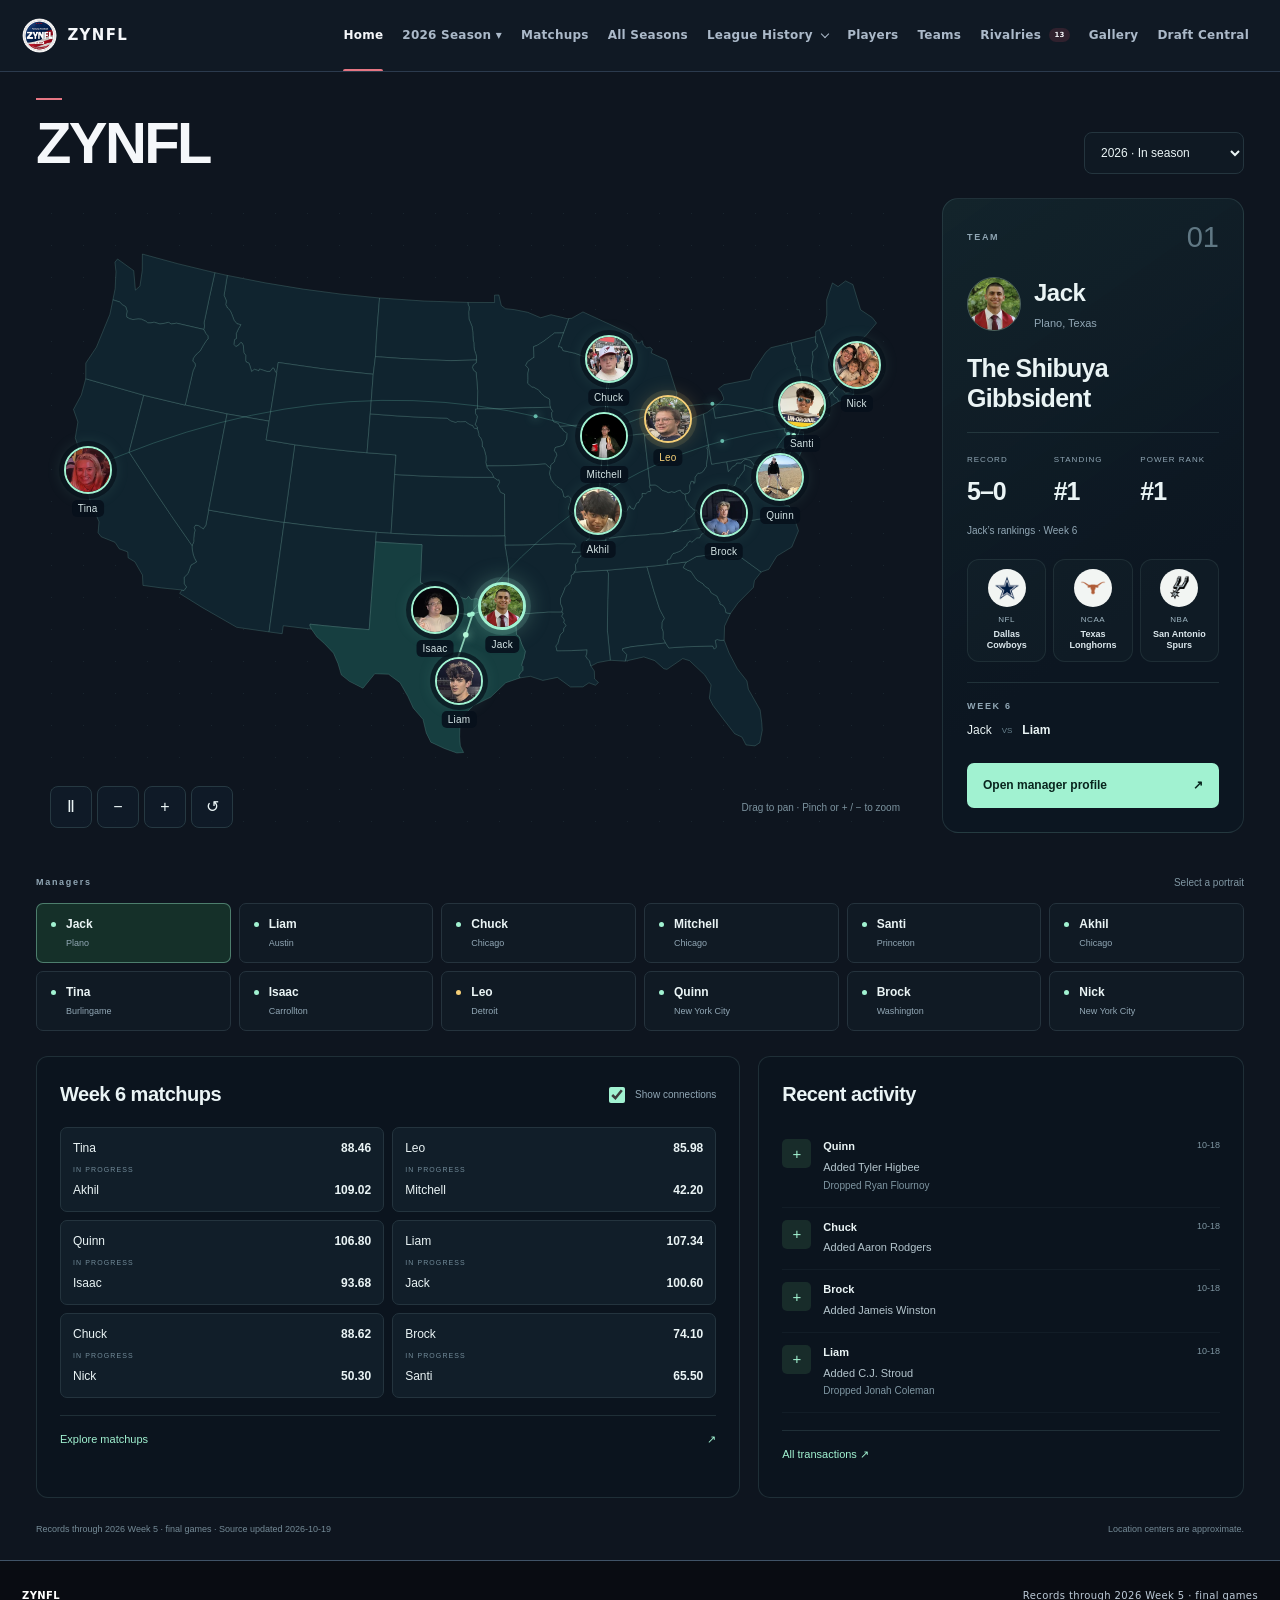
==== commit ae4dfa7f: "Add files via upload" ====
--- a/zynfl-production/public/index.html
+++ b/zynfl-production/public/index.html
@@ -1,6 +1,6 @@
 <!doctype html>
-<html lang="en"><head><meta charset="utf-8"><meta name="viewport" content="width=device-width,initial-scale=1"><meta name="theme-color" content="#10151f"><meta name="description" content="ZYNFL fantasy football league archive — seasons, records, players, rivalries, FAAB and draft history since 2024."><meta property="og:title" content="ZYNFL — League Archive"><meta property="og:description" content="The ZYNFL fantasy football archive: seasons, records, players, rivalries, FAAB and draft history."><meta property="og:type" content="website"><title>ZYNFL — League Archive</title><link rel="icon" href="assets/images/logo/zynfl-logo.png"><link rel="stylesheet" href="assets/css/styles.css"><link rel="stylesheet" href="assets/css/season-2026.css?v=20261018-outlook"><link rel="stylesheet" href="assets/css/mobile.css"><link rel="stylesheet" href="assets/css/theme-2026.css?v=20261018-outlook"><link rel="stylesheet" href="assets/css/theme-tuning.css?v=20261018-outlook"><link rel="stylesheet" href="assets/css/player-files.css?v=20261014-audit"><link rel="stylesheet" href="assets/css/transactions.css?v=20261018-outlook"><link rel="stylesheet" href="assets/css/season-polish.css?v=20261018-outlook"><link rel="stylesheet" href="assets/css/home-globe.css?v=20261021-us-map"><link rel="stylesheet" href="assets/css/manager-allegiances.css?v=20261021-us-map"><link rel="stylesheet" href="assets/css/league-history.css?v=20261122"></head><body>
-<header class="site-header"><a class="brand" href="#home" aria-label="ZYNFL home"><span class="brand-mark"><img src="assets/images/logo/zynfl-logo.png" alt="ZYNFL logo"></span><span class="brand-copy"><strong>ZYNFL</strong><small>LEAGUE ARCHIVE</small></span></a><nav id="mainNav" class="main-nav" aria-label="Primary navigation"><button class="nav-link active" data-page="home">Home</button><div class="nav-dropdown"><button class="nav-link nav-season" data-page="season2026" aria-haspopup="true">2026 Season ▾</button><div class="nav-submenu" aria-label="2026 Season pages"><button class="nav-link" data-page="season2026">Weekly Recap</button><button class="nav-link" data-page="standings">Standings</button><button class="nav-link" data-page="powerRankings">Power Rankings</button><button class="nav-link" data-page="playoffPredictor">Playoff Predictor</button><button class="nav-link" data-page="transactions">Transactions</button></div></div><button class="nav-link" data-page="matchups">Matchups</button><button class="nav-link" data-page="seasons">All Seasons</button><div class="nav-dropdown nav-history"><button class="nav-link history-menu-toggle" id="historyMenuToggle" type="button" aria-expanded="false" aria-controls="historySubmenu">League History <span class="history-menu-chevron" aria-hidden="true"></span></button><div id="historySubmenu" class="nav-submenu" aria-label="League History pages" hidden><button class="nav-link" data-page="history">Home</button><button class="nav-link" data-page="superlatives">Superlatives</button><button class="nav-link" data-page="detailedStatistics">Detailed Statistics</button></div></div><button class="nav-link" data-page="players">Players</button><button class="nav-link" data-page="teams">Teams</button><button class="nav-link rivalry-link" data-page="rivalry">Rivalries <span class="nav-pill">13</span></button><button class="nav-link" data-page="gallery">Gallery</button><button class="nav-link" data-page="draft">Draft Central</button></nav><button id="mobileMenu" class="mobile-menu" aria-label="Open navigation" aria-expanded="false" aria-controls="mainNav">☰</button></header>
+<html lang="en"><head><meta charset="utf-8"><meta name="viewport" content="width=device-width,initial-scale=1"><meta name="theme-color" content="#10151f"><meta name="description" content="ZYNFL fantasy football league archive — seasons, records, players, rivalries, FAAB and draft history since 2024."><meta property="og:title" content="ZYNFL — League Archive"><meta property="og:description" content="The ZYNFL fantasy football archive: seasons, records, players, rivalries, FAAB and draft history."><meta property="og:type" content="website"><title>ZYNFL — League Archive</title><link rel="icon" href="assets/images/logo/zynfl-logo.png"><link rel="stylesheet" href="assets/css/styles.css"><link rel="stylesheet" href="assets/css/season-2026.css?v=20261018-outlook"><link rel="stylesheet" href="assets/css/mobile.css"><link rel="stylesheet" href="assets/css/theme-2026.css?v=20261018-outlook"><link rel="stylesheet" href="assets/css/theme-tuning.css?v=20261018-outlook"><link rel="stylesheet" href="assets/css/player-files.css?v=20261014-audit"><link rel="stylesheet" href="assets/css/transactions.css?v=20261018-outlook"><link rel="stylesheet" href="assets/css/season-polish.css?v=20261124-seeds"><link rel="stylesheet" href="assets/css/home-globe.css?v=20261021-us-map"><link rel="stylesheet" href="assets/css/manager-allegiances.css?v=20261021-us-map"><link rel="stylesheet" href="assets/css/league-history.css?v=20261122"><link rel="stylesheet" href="assets/css/interface.css?v=20261124-seeds"></head><body>
+<header class="site-header"><a class="brand" href="#home" aria-label="ZYNFL home"><span class="brand-mark"><img src="assets/images/logo/zynfl-logo.png" alt="ZYNFL logo"></span><span class="brand-copy"><strong>ZYNFL</strong></span></a><nav id="mainNav" class="main-nav" aria-label="Primary navigation"><button class="nav-link active" data-page="home">Home</button><div class="nav-dropdown"><button class="nav-link nav-season" data-page="season2026" aria-haspopup="true">2026 Season ▾</button><div class="nav-submenu" aria-label="2026 Season pages"><button class="nav-link" data-page="season2026">Weekly Recap</button><button class="nav-link" data-page="standings">Standings</button><button class="nav-link" data-page="powerRankings">Power Rankings</button><button class="nav-link" data-page="playoffPredictor">Playoff Predictor</button><button class="nav-link" data-page="transactions">Transactions</button></div></div><button class="nav-link" data-page="matchups">Matchups</button><button class="nav-link" data-page="seasons">All Seasons</button><div class="nav-dropdown nav-history"><button class="nav-link history-menu-toggle" id="historyMenuToggle" type="button" aria-expanded="false" aria-controls="historySubmenu">League History <span class="history-menu-chevron" aria-hidden="true"></span></button><div id="historySubmenu" class="nav-submenu" aria-label="League History pages" hidden><button class="nav-link" data-page="history">Home</button><button class="nav-link" data-page="superlatives">Superlatives</button><button class="nav-link" data-page="detailedStatistics">Detailed Statistics</button></div></div><button class="nav-link" data-page="players">Players</button><button class="nav-link" data-page="teams">Teams</button><button class="nav-link rivalry-link" data-page="rivalry">Rivalries <span class="nav-pill">13</span></button><button class="nav-link" data-page="gallery">Gallery</button><button class="nav-link" data-page="draft">Draft Central</button></nav><button id="mobileMenu" class="mobile-menu" aria-label="Open navigation" aria-expanded="false" aria-controls="mainNav">☰</button></header>
 <main id="app"></main><footer class="site-footer"><div><strong>ZYNFL</strong></div><div id="footerMeta"></div></footer><div id="modalBackdrop" class="modal-backdrop" hidden><div id="modal" class="modal" role="dialog" aria-modal="true"><button id="modalClose" class="modal-close" aria-label="Close">×</button><div id="modalContent"></div></div></div>
 
 <script src="assets/js/adp-2026.js"></script>
@@ -8,14 +8,17 @@
 <script src="assets/js/power-outlook.js?v=20261018-outlook"></script>
 <script src="assets/js/yahoo-model.js?v=20261018-outlook"></script>
 <script src="assets/js/yahoo-initial.js?v=20261018-outlook"></script>
+<script src="assets/js/playoff-scenarios.js?v=20261124-seeds"></script>
+<script src="assets/js/playoff-2026-snapshot.js?v=20261124-seeds"></script>
+<script src="assets/js/playoff-predictor.js?v=20261124-seeds"></script>
 <script src="assets/js/jack-rankings-2026.js?v=20261123-week10"></script>
-<script src="assets/js/season-2026.js?v=20261123-week10"></script>
-<script src="assets/js/transactions.js?v=20261018-outlook"></script>
+<script src="assets/js/season-2026.js?v=20261124-seeds"></script>
+<script src="assets/js/transactions.js?v=20261124-seeds"></script>
 <script src="assets/js/manager-locations.js?v=20261021-us-map"></script>
 <script src="assets/js/manager-allegiances.js?v=20261021-us-map"></script>
-<script src="assets/js/home-globe.js?v=20261021-us-map"></script>
+<script src="assets/js/home-globe.js?v=20261124-seeds"></script>
 <script src="assets/js/history-snapshot.js?v=20261122"></script>
 <script src="assets/js/history-stats.js?v=20261122"></script>
-<script src="assets/js/app.js?v=20261122-history"></script>
+<script src="assets/js/app.js?v=20261124-seeds"></script>
 <script src="assets/js/responsive.js"></script>
-<script src="assets/js/position-badges.js?v=20261018-outlook"></script><script src="assets/js/yahoo-live.js?v=20261018-outlook"></script></body></html>
+<script src="assets/js/position-badges.js?v=20261018-outlook"></script><script src="assets/js/yahoo-live.js?v=20261124-seeds"></script></body></html>
--- a/zynfl-production/public/assets/css/season-polish.css
+++ b/zynfl-production/public/assets/css/season-polish.css
@@ -5,12 +5,6 @@
 .rank-badge.gold{background:#f5cc66;color:#172330}
 .rank-badge.silver{background:#ced8e2;color:#192431}
 .rank-badge.bronze{background:#c98e63;color:#1d1920}
-
-.z-probability{display:grid;gap:7px;min-width:100px;max-width:210px;font-variant-numeric:tabular-nums}
-.z-probability>span{font-weight:750;color:#f5f7fb}
-.z-probability-track{height:9px;overflow:hidden;background:#344556;border-radius:999px}
-.z-probability-track>span{display:block;height:100%;background:linear-gradient(90deg,#559fce,#8bd3ff);border-radius:inherit;transition:width .4s ease}
-td:nth-child(3) .z-probability-track>span{background:linear-gradient(90deg,#bc8c3c,#f5cc66)}
 
 .z-ranking-list>li{display:grid;grid-template-columns:42px 45px minmax(0,1fr) 60px;gap:18px;align-items:start}
 .z-rank-copy{min-width:0}.z-rank-copy h3{line-height:1.4}
@@ -39,6 +33,5 @@
  .z-ranking-list .z-rank{font-size:23px;min-width:0}.z-ranking-list .z-photo{width:34px;height:34px}
  .z-rank-movement{font-size:14px}
  .z-ranking-list h3{font-size:16px}.z-ranking-list p{font-size:14px;line-height:1.75}
- .z-probability{width:100%;max-width:none;min-width:0}
  .z-team-header .z-win-chance{margin-left:5px}
 }
--- a/zynfl-production/public/assets/css/interface.css
+++ b/zynfl-production/public/assets/css/interface.css
@@ -0,0 +1,272 @@
+/* Page headings and the playoff workspace share the navigation palette. */
+:root {
+ --ui-base:#0e151f;
+ --ui-nav:#101924;
+ --ui-panel:#141f2c;
+ --ui-inset:#101a26;
+ --ui-line:#2b3a4d;
+ --ui-text:#f5f7fa;
+ --ui-muted:#abb9c9;
+ --ui-accent:#e57683;
+ --ui-accent-panel:#30212e;
+ --ui-focus:#bcd8fc;
+}
+.site-header {
+ background:var(--ui-nav);
+ border-bottom:1px solid var(--ui-line);
+ color:var(--ui-text);
+ backdrop-filter:none;
+}
+.site-header .brand {min-width:0;gap:.65rem}
+.site-header .brand-mark {width:35px;height:35px;flex:0 0 35px}
+.site-header .brand-copy strong {font-size:.9375rem;letter-spacing:.09em}
+.site-header .nav-link {font-weight:650;color:var(--ui-muted)}
+.site-header .nav-link:is(:hover,.active),.site-header .nav-season.active {color:var(--ui-text)}
+.site-header .nav-link.active:after,.site-header .nav-season.active:after {background:var(--ui-accent);height:2px}
+.site-header .nav-submenu {background:var(--ui-panel);border-color:var(--ui-line);box-shadow:0 12px 24px #05091055}
+.site-header .nav-pill {color:var(--ui-text);background:var(--ui-accent-panel)}
+.site-header .mobile-menu {background:var(--ui-inset);border-color:var(--ui-line)}
+.page-heading {
+ background:var(--ui-base);
+ border-bottom:1px solid var(--ui-line);
+}
+.page-heading .wrap {
+ padding-block:clamp(1.6rem,4vw,3.3rem);
+}
+.page-heading h1,.zg-home .zg-heading h1.page-title {
+ color:var(--ui-text);
+ font-size:clamp(2rem,5vw,3.625rem);
+ font-weight:730;
+ line-height:1.07;
+ letter-spacing:-.045em;
+ margin:0;
+ text-wrap:balance;
+}
+.page-heading h1::before,.zg-home .zg-heading h1.page-title::before {
+ content:"";
+ display:block;
+ width:1.6rem;
+ height:2px;
+ margin-bottom:.75rem;
+ background:var(--ui-accent);
+}
+.zg-home .zg-heading h1.page-title {display:block;white-space:normal}
+.zg-home .zg-heading {align-items:end}
+.zg-home {background:var(--ui-base)}
+.history-hall {
+ background:var(--ui-nav);
+ border-color:var(--ui-line);
+}
+.history-hall::before {content:none}
+.history-hall .page-heading--hall {background:transparent;border:0}
+.history-hall .page-heading--hall .wrap {
+ padding-block:0 clamp(1.8rem,5vw,3.4rem);
+}
+.history-hall .page-heading--hall h1 {
+ font:inherit;
+ color:var(--ui-text);
+ font-size:clamp(2.5rem,7vw,5rem);
+ font-weight:730;
+ line-height:1.07;
+ letter-spacing:-.05em;
+ text-shadow:0 0 38px #a4bdd43b;
+}
+.history-hall .page-heading--hall h1::before {margin-inline:auto}
+.section-heading h2,.z-section-head h2 {
+ font-size:clamp(1.4rem,3vw,2rem);
+ font-weight:700;
+ letter-spacing:-.025em;
+ line-height:1.2;
+}
+.page-filter-row {padding-top:1.1rem}
+.match-week-tools {
+ display:flex;
+ justify-content:space-between;
+ align-items:center;
+ flex-wrap:wrap;
+ gap:.55rem 1rem;
+ padding-bottom:.8rem;
+}
+.match-week-tools .z-weekbar {margin:0;padding:0}
+.match-week-tools .z-text-link {margin:0;color:var(--ui-text);background:var(--ui-inset);border:1px solid var(--ui-line)}
+.season-champion .season-title-result {
+ display:flex;
+ align-items:center;
+ justify-content:space-between;
+ gap:1rem;
+ flex-wrap:wrap;
+ background:var(--ui-panel);
+ border:1px solid var(--ui-line);
+ border-radius:10px;
+ padding:1.25rem 1.5rem;
+}
+.season-title-result span {display:block;color:var(--ui-muted);font-size:.875rem}
+.season-title-result h2 {margin:.2rem 0 0;font-size:clamp(1.25rem,3vw,1.75rem)}
+.not-found {background:var(--ui-base)}
+.not-found .error-home {background:var(--ui-panel);border:1px solid var(--ui-line);color:var(--ui-text)}
+
+.sp-page {background:var(--ui-base);color:var(--ui-text);min-height:80vh}
+.sp-layout {
+ display:grid;
+ gap:clamp(1.45rem,4vw,2.5rem);
+ padding-block:clamp(1.3rem,3.5vw,2.65rem) 4rem;
+}
+.sp-block {
+ min-width:0;
+ background:var(--ui-panel);
+ border:1px solid var(--ui-line);
+ border-radius:12px;
+ padding:clamp(.95rem,2.6vw,1.85rem);
+}
+.sp-section-top {
+ display:flex;
+ flex-wrap:wrap;
+ align-items:end;
+ justify-content:space-between;
+ gap:1rem 2rem;
+ margin-bottom:1.15rem;
+}
+.sp-section-top h2 {
+ margin:0;
+ font-size:clamp(1.45rem,3vw,2rem);
+ font-weight:720;
+ letter-spacing:-.035em;
+ line-height:1.18;
+}
+.sp-context,.sp-path .sp-context {color:var(--ui-muted);font-size:.875rem;line-height:1.55}
+.sp-section-top p {margin:.35rem 0 0}
+.sp-select-label {display:grid;gap:.35rem;font-size:.875rem;font-weight:650;color:var(--ui-muted);min-width:0}
+.sp-select {
+ appearance:none;
+ font:inherit;
+ font-size:1rem;
+ color:var(--ui-text);
+ background:var(--ui-base) url("data:image/svg+xml,%3Csvg xmlns='http://www.w3.org/2000/svg' viewBox='0 0 16 16'%3E%3Cpath d='m4 6 4 4 4-4' fill='none' stroke='%23bac9da' stroke-width='1.5' stroke-linecap='round' stroke-linejoin='round'/%3E%3C/svg%3E") right .65rem center/1rem no-repeat;
+ border:1px solid #465870;
+ border-radius:7px;
+ min-height:44px;
+ padding:.5rem 2rem .5rem .7rem;
+ min-width:0;
+ width:100%;
+ max-width:100%;
+}
+#sp-team {width:min(22rem,100%)}
+.sp-select:focus-visible,.sp-page button:focus-visible,.sp-page summary:focus-visible {outline:2px solid var(--ui-focus);outline-offset:3px}
+.sp-team-current {
+ display:flex;
+ flex-wrap:wrap;
+ gap:.5rem clamp(.85rem,3vw,2rem);
+ padding:.85rem 0;
+ border-block:1px solid var(--ui-line);
+ color:var(--ui-muted);
+ font-size:.875rem;
+}
+.sp-team-current strong {color:var(--ui-text);margin-left:.25rem;font-variant-numeric:tabular-nums}
+.sp-seed-picker {margin:1.2rem 0}
+.sp-seed-label {display:flex;align-items:baseline;justify-content:space-between;flex-wrap:wrap;gap:.35rem .8rem;margin:0 0 .6rem}
+.sp-clinched {color:var(--ui-muted);font-size:.875rem}
+.sp-seed-buttons {display:flex;flex-wrap:wrap;gap:.4rem}
+.sp-seed-buttons button {
+ background:var(--ui-inset);
+ color:var(--ui-muted);
+ border:1px solid var(--ui-line);
+ border-radius:7px;
+ min-width:44px;
+ min-height:44px;
+ font:650 1rem/1 system-ui,sans-serif;
+}
+.sp-seed-buttons .sp-in-bracket {color:var(--ui-text);border-color:#50627a}
+.sp-seed-buttons button:hover {border-color:#7b8ca3;color:var(--ui-text)}
+.sp-seed-buttons button[aria-pressed="true"] {
+ background:var(--ui-accent-panel);
+ border-color:var(--ui-accent);
+ color:var(--ui-text);
+}
+.sp-path {
+ border-radius:10px;
+ border:1px solid var(--ui-line);
+ background:var(--ui-inset);
+ padding:clamp(.85rem,2.7vw,1.55rem);
+}
+.sp-path-top {
+ display:flex;
+ flex-wrap:wrap;
+ justify-content:space-between;
+ align-items:end;
+ gap:.8rem 1rem;
+ padding-bottom:1rem;
+ border-bottom:1px solid var(--ui-line);
+}
+.sp-path-top h3 {margin:.28rem 0 0;font-size:clamp(1.5rem,3vw,2.15rem);letter-spacing:-.04em;line-height:1.12}
+.sp-tag {
+ display:inline-block;
+ color:#e9c4ca;
+ font-size:.8125rem;
+ font-weight:680;
+ line-height:1.25;
+ border:1px solid #604650;
+ border-radius:30px;
+ padding:.28rem .58rem;
+ background:var(--ui-accent-panel);
+}
+.sp-plan {
+ display:grid;
+ grid-template-columns:minmax(0,2fr) minmax(0,3fr);
+ gap:clamp(1rem,3vw,2.2rem);
+ padding:1rem 0 .15rem;
+}
+.sp-plan section+section {padding-left:clamp(1rem,3vw,2.2rem);border-left:1px solid var(--ui-line)}
+.sp-plan h4 {margin:0 0 .6rem;color:var(--ui-text);font-size:1rem;font-weight:700}
+.sp-plan p,.sp-example p {margin:.45rem 0;line-height:1.55}
+.sp-outcomes,.sp-rivals {list-style:none;margin:0;padding:0}
+.sp-outcomes li,.sp-rivals li {
+ display:grid;
+ grid-template-columns:minmax(4.2rem,auto) minmax(0,1fr);
+ gap:.25rem .75rem;
+ align-items:baseline;
+ line-height:1.48;
+ padding:.65rem 0;
+ border-bottom:1px solid var(--ui-line);
+}
+.sp-outcomes li span {color:var(--ui-muted);font-size:.875rem;white-space:nowrap}
+.sp-outcomes li strong {font-size:.9375rem;font-weight:640}
+.sp-rivals li {font-size:.875rem;color:#d1dce8}
+.sp-rivals li div,.sp-rivals li strong {min-width:0}
+.sp-rivals li>strong {color:var(--ui-text)}
+.sp-margin {display:block;margin-top:.1rem;color:var(--ui-muted)}
+.sp-margin strong,.sp-example strong {color:var(--ui-text)}
+.sp-finish {color:var(--ui-muted);font-size:.875rem}
+.sp-finish strong {color:var(--ui-text);margin-left:.25rem}
+.sp-example,.sp-method {margin-top:1rem;color:var(--ui-muted);font-size:.875rem;line-height:1.55}
+.sp-example {padding-top:.75rem;border-top:1px solid var(--ui-line)}
+.sp-example summary,.sp-method summary {cursor:pointer;color:var(--ui-text);font-weight:640;width:fit-content;max-width:100%}
+.sp-example[open] summary,.sp-method[open] summary {margin-bottom:.65rem}
+.sp-example-points {padding-top:.4rem}
+.sp-state {padding:1rem 0;margin:.4rem 0;color:var(--ui-muted);font-size:1rem}
+.sp-eliminated {padding:1.15rem 0 .65rem;color:var(--ui-accent);font-size:clamp(1.25rem,3vw,1.65rem)}
+.sp-table-wrap {overflow-x:auto;border:1px solid var(--ui-line);border-radius:8px}
+.sp-table-wrap table {width:100%;border-collapse:collapse;font-variant-numeric:tabular-nums}
+.sp-table-wrap th,.sp-table-wrap td {padding:.68rem .7rem;text-align:left;border-bottom:1px solid var(--ui-line)}
+.sp-table-wrap thead {background:var(--ui-base);color:var(--ui-muted);white-space:nowrap}
+.sp-table-wrap thead th {font-weight:650;font-size:.8125rem}
+.sp-table-wrap tbody tr:last-child>* {border-bottom:0}
+.sp-table-wrap tbody th {width:34%;min-width:10rem}
+.sp-table-wrap tbody th strong {font-size:.9375rem;line-height:1.35;font-weight:700}
+.sp-table-wrap tbody th small {color:var(--ui-muted);font-size:.8125rem;display:block;font-weight:400;line-height:1.3}
+.sp-table-wrap tbody td {font-size:.875rem;white-space:nowrap}
+.sp-probability {display:grid;grid-template-columns:3.65rem minmax(2.5rem,1fr);align-items:center;gap:.45rem}
+.sp-probability-track {display:block;height:4px;background:#2a3749;border-radius:2px;overflow:hidden}
+.sp-probability-track i {display:block;height:100%;background:#c1d0e1;border-radius:inherit}
+.sp-table-wrap td:nth-child(3) .sp-probability-track i {background:#b76575}
+
+@media(max-width:1250px){
+ .site-header .nav-link.active:after,.site-header .nav-season.active:after {height:auto;width:2px}
+ .site-header .main-nav.open .nav-submenu {background:var(--ui-inset);border-color:var(--ui-line)}
+}
+@media(max-width:680px){
+ .sp-plan {grid-template-columns:1fr;gap:.85rem}
+ .sp-plan section+section {padding:.85rem 0 0;border:0;border-top:1px solid var(--ui-line)}
+ .sp-section-top>.sp-select-label,#sp-team {width:100%}
+ .sp-probability {grid-template-columns:1fr;gap:.28rem;min-width:56px}
+ .sp-table-wrap th,.sp-table-wrap td {padding:.58rem}
+}
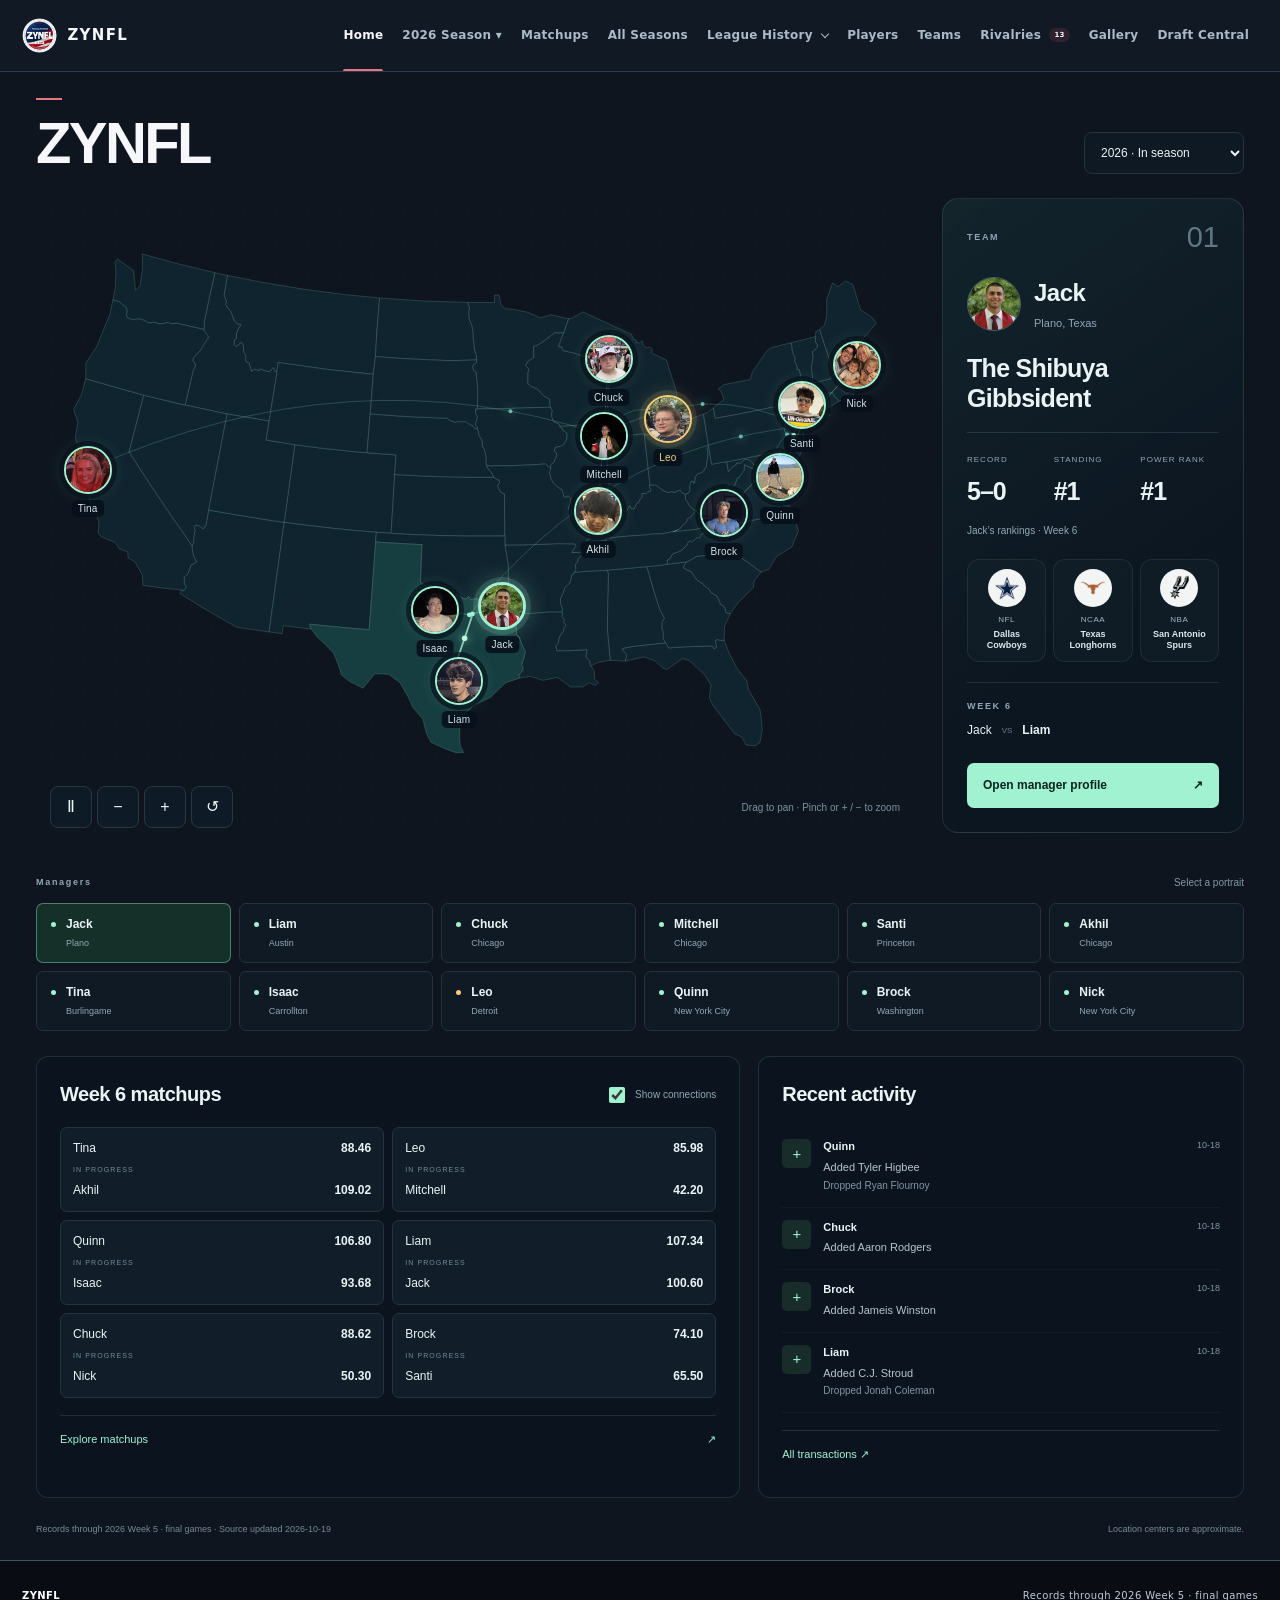
==== commit bb65f19f: "Add files via upload" ====
--- a/zynfl-production/public/index.html
+++ b/zynfl-production/public/index.html
@@ -1,5 +1,5 @@
 <!doctype html>
-<html lang="en"><head><meta charset="utf-8"><meta name="viewport" content="width=device-width,initial-scale=1"><meta name="theme-color" content="#10151f"><meta name="description" content="ZYNFL fantasy football league archive — seasons, records, players, rivalries, FAAB and draft history since 2024."><meta property="og:title" content="ZYNFL — League Archive"><meta property="og:description" content="The ZYNFL fantasy football archive: seasons, records, players, rivalries, FAAB and draft history."><meta property="og:type" content="website"><title>ZYNFL — League Archive</title><link rel="icon" href="assets/images/logo/zynfl-logo.png"><link rel="stylesheet" href="assets/css/styles.css"><link rel="stylesheet" href="assets/css/season-2026.css?v=20261018-outlook"><link rel="stylesheet" href="assets/css/mobile.css"><link rel="stylesheet" href="assets/css/theme-2026.css?v=20261018-outlook"><link rel="stylesheet" href="assets/css/theme-tuning.css?v=20261018-outlook"><link rel="stylesheet" href="assets/css/player-files.css?v=20261014-audit"><link rel="stylesheet" href="assets/css/transactions.css?v=20261018-outlook"><link rel="stylesheet" href="assets/css/season-polish.css?v=20261124-seeds"><link rel="stylesheet" href="assets/css/home-globe.css?v=20261021-us-map"><link rel="stylesheet" href="assets/css/manager-allegiances.css?v=20261021-us-map"><link rel="stylesheet" href="assets/css/league-history.css?v=20261122"><link rel="stylesheet" href="assets/css/interface.css?v=20261124-seeds"></head><body>
+<html lang="en"><head><meta charset="utf-8"><meta name="viewport" content="width=device-width,initial-scale=1"><meta name="theme-color" content="#10151f"><meta name="description" content="ZYNFL fantasy football league archive — seasons, records, players, rivalries, FAAB and draft history since 2024."><meta property="og:title" content="ZYNFL — League Archive"><meta property="og:description" content="The ZYNFL fantasy football archive: seasons, records, players, rivalries, FAAB and draft history."><meta property="og:type" content="website"><title>ZYNFL — League Archive</title><link rel="icon" href="assets/images/logo/zynfl-logo.png"><link rel="stylesheet" href="assets/css/styles.css"><link rel="stylesheet" href="assets/css/season-2026.css?v=20261018-outlook"><link rel="stylesheet" href="assets/css/mobile.css"><link rel="stylesheet" href="assets/css/theme-2026.css?v=20261018-outlook"><link rel="stylesheet" href="assets/css/theme-tuning.css?v=20261018-outlook"><link rel="stylesheet" href="assets/css/player-files.css?v=20261014-audit"><link rel="stylesheet" href="assets/css/transactions.css?v=20261018-outlook"><link rel="stylesheet" href="assets/css/season-polish.css?v=20261124-seeds"><link rel="stylesheet" href="assets/css/home-globe.css?v=20261021-us-map"><link rel="stylesheet" href="assets/css/manager-allegiances.css?v=20261021-us-map"><link rel="stylesheet" href="assets/css/league-history.css?v=20261124-postseason"><link rel="stylesheet" href="assets/css/interface.css?v=20261124-postseason"></head><body>
 <header class="site-header"><a class="brand" href="#home" aria-label="ZYNFL home"><span class="brand-mark"><img src="assets/images/logo/zynfl-logo.png" alt="ZYNFL logo"></span><span class="brand-copy"><strong>ZYNFL</strong></span></a><nav id="mainNav" class="main-nav" aria-label="Primary navigation"><button class="nav-link active" data-page="home">Home</button><div class="nav-dropdown"><button class="nav-link nav-season" data-page="season2026" aria-haspopup="true">2026 Season ▾</button><div class="nav-submenu" aria-label="2026 Season pages"><button class="nav-link" data-page="season2026">Weekly Recap</button><button class="nav-link" data-page="standings">Standings</button><button class="nav-link" data-page="powerRankings">Power Rankings</button><button class="nav-link" data-page="playoffPredictor">Playoff Predictor</button><button class="nav-link" data-page="transactions">Transactions</button></div></div><button class="nav-link" data-page="matchups">Matchups</button><button class="nav-link" data-page="seasons">All Seasons</button><div class="nav-dropdown nav-history"><button class="nav-link history-menu-toggle" id="historyMenuToggle" type="button" aria-expanded="false" aria-controls="historySubmenu">League History <span class="history-menu-chevron" aria-hidden="true"></span></button><div id="historySubmenu" class="nav-submenu" aria-label="League History pages" hidden><button class="nav-link" data-page="history">Home</button><button class="nav-link" data-page="superlatives">Superlatives</button><button class="nav-link" data-page="detailedStatistics">Detailed Statistics</button></div></div><button class="nav-link" data-page="players">Players</button><button class="nav-link" data-page="teams">Teams</button><button class="nav-link rivalry-link" data-page="rivalry">Rivalries <span class="nav-pill">13</span></button><button class="nav-link" data-page="gallery">Gallery</button><button class="nav-link" data-page="draft">Draft Central</button></nav><button id="mobileMenu" class="mobile-menu" aria-label="Open navigation" aria-expanded="false" aria-controls="mainNav">☰</button></header>
 <main id="app"></main><footer class="site-footer"><div><strong>ZYNFL</strong></div><div id="footerMeta"></div></footer><div id="modalBackdrop" class="modal-backdrop" hidden><div id="modal" class="modal" role="dialog" aria-modal="true"><button id="modalClose" class="modal-close" aria-label="Close">×</button><div id="modalContent"></div></div></div>
 
@@ -8,17 +8,17 @@
 <script src="assets/js/power-outlook.js?v=20261018-outlook"></script>
 <script src="assets/js/yahoo-model.js?v=20261018-outlook"></script>
 <script src="assets/js/yahoo-initial.js?v=20261018-outlook"></script>
-<script src="assets/js/playoff-scenarios.js?v=20261124-seeds"></script>
-<script src="assets/js/playoff-2026-snapshot.js?v=20261124-seeds"></script>
-<script src="assets/js/playoff-predictor.js?v=20261124-seeds"></script>
+<script src="assets/js/playoff-scenarios.js?v=20261124-postseason"></script>
+<script src="assets/js/playoff-2026-snapshot.js?v=20261124-postseason"></script>
+<script src="assets/js/playoff-predictor.js?v=20261124-postseason"></script>
 <script src="assets/js/jack-rankings-2026.js?v=20261123-week10"></script>
 <script src="assets/js/season-2026.js?v=20261124-seeds"></script>
 <script src="assets/js/transactions.js?v=20261124-seeds"></script>
 <script src="assets/js/manager-locations.js?v=20261021-us-map"></script>
 <script src="assets/js/manager-allegiances.js?v=20261021-us-map"></script>
 <script src="assets/js/home-globe.js?v=20261124-seeds"></script>
-<script src="assets/js/history-snapshot.js?v=20261122"></script>
-<script src="assets/js/history-stats.js?v=20261122"></script>
-<script src="assets/js/app.js?v=20261124-seeds"></script>
+<script src="assets/js/history-snapshot.js?v=20261124-postseason"></script>
+<script src="assets/js/history-stats.js?v=20261124-postseason"></script>
+<script src="assets/js/app.js?v=20261124-postseason"></script>
 <script src="assets/js/responsive.js"></script>
-<script src="assets/js/position-badges.js?v=20261018-outlook"></script><script src="assets/js/yahoo-live.js?v=20261124-seeds"></script></body></html>
+<script src="assets/js/position-badges.js?v=20261018-outlook"></script><script src="assets/js/yahoo-live.js?v=20261124-postseason"></script></body></html>
--- a/zynfl-production/public/assets/css/league-history.css
+++ b/zynfl-production/public/assets/css/league-history.css
@@ -64,3 +64,41 @@
 @media(max-width:365px){.history-hall .hall-banners .banner{flex-basis:calc(50% - .35rem)}}
 @media(prefers-reduced-motion:reduce){.history-hall .hall-banners .banner{transition:none}}
 .history-hall .banner:after{content:"";position:absolute;inset:0;pointer-events:none;background:#dfb96a;clip-path:polygon(0 86.7%,50% 99.6%,100% 86.7%,100% 87.3%,50% 100%,0 87.3%)}
+
+/* Postseason statistics use the same cards as the other history lists. */
+.history-postseason-grid {
+ display:grid;
+ grid-template-columns:repeat(2,minmax(0,1fr)) minmax(0,1.18fr);
+ gap:1rem;
+}
+.history-pf-list li {
+ display:grid;
+ grid-template-columns:minmax(0,1fr) auto;
+ align-items:baseline;
+ gap:.4rem .8rem;
+}
+.history-pf-list strong,.history-pf-list small {display:block}
+.history-pf-list b {
+ color:var(--ui-text,#f5f7fa);
+ font-variant-numeric:tabular-nums;
+ white-space:nowrap;
+}
+.history-accolades b span,.history-pf-list b span {
+ color:var(--ui-muted,#bbc9d7);
+ font-size:.75rem;
+ font-weight:550;
+}
+.history-rule {
+ color:var(--ui-muted,#bbc9d7);
+ font-size:.85rem;
+ line-height:1.55;
+ margin:.2rem 0 .7rem;
+}
+.history-postseason-note {margin:.65rem 0 1.5rem}
+@media(max-width:970px){
+ .history-postseason-grid {grid-template-columns:repeat(2,minmax(0,1fr))}
+ .history-accolades {grid-column:1/-1}
+}
+@media(max-width:660px){
+ .history-postseason-grid {grid-template-columns:1fr}
+}
--- a/zynfl-production/public/assets/css/interface.css
+++ b/zynfl-production/public/assets/css/interface.css
@@ -63,15 +63,12 @@
  padding-block:0 clamp(1.8rem,5vw,3.4rem);
 }
 .history-hall .page-heading--hall h1 {
- font:inherit;
- color:var(--ui-text);
- font-size:clamp(2.5rem,7vw,5rem);
- font-weight:730;
- line-height:1.07;
- letter-spacing:-.05em;
- text-shadow:0 0 38px #a4bdd43b;
-}
-.history-hall .page-heading--hall h1::before {margin-inline:auto}
+ color:#ffe7ad;
+ font:700 clamp(2.55rem,7vw,6.5rem)/1.04 Georgia,'Times New Roman',serif;
+ letter-spacing:-.035em;
+ text-shadow:0 0 45px #ffdc8450,0 4px 2px #111923a0;
+}
+.history-hall .page-heading--hall h1::before {content:none}
 .section-heading h2,.z-section-head h2 {
  font-size:clamp(1.4rem,3vw,2rem);
  font-weight:700;
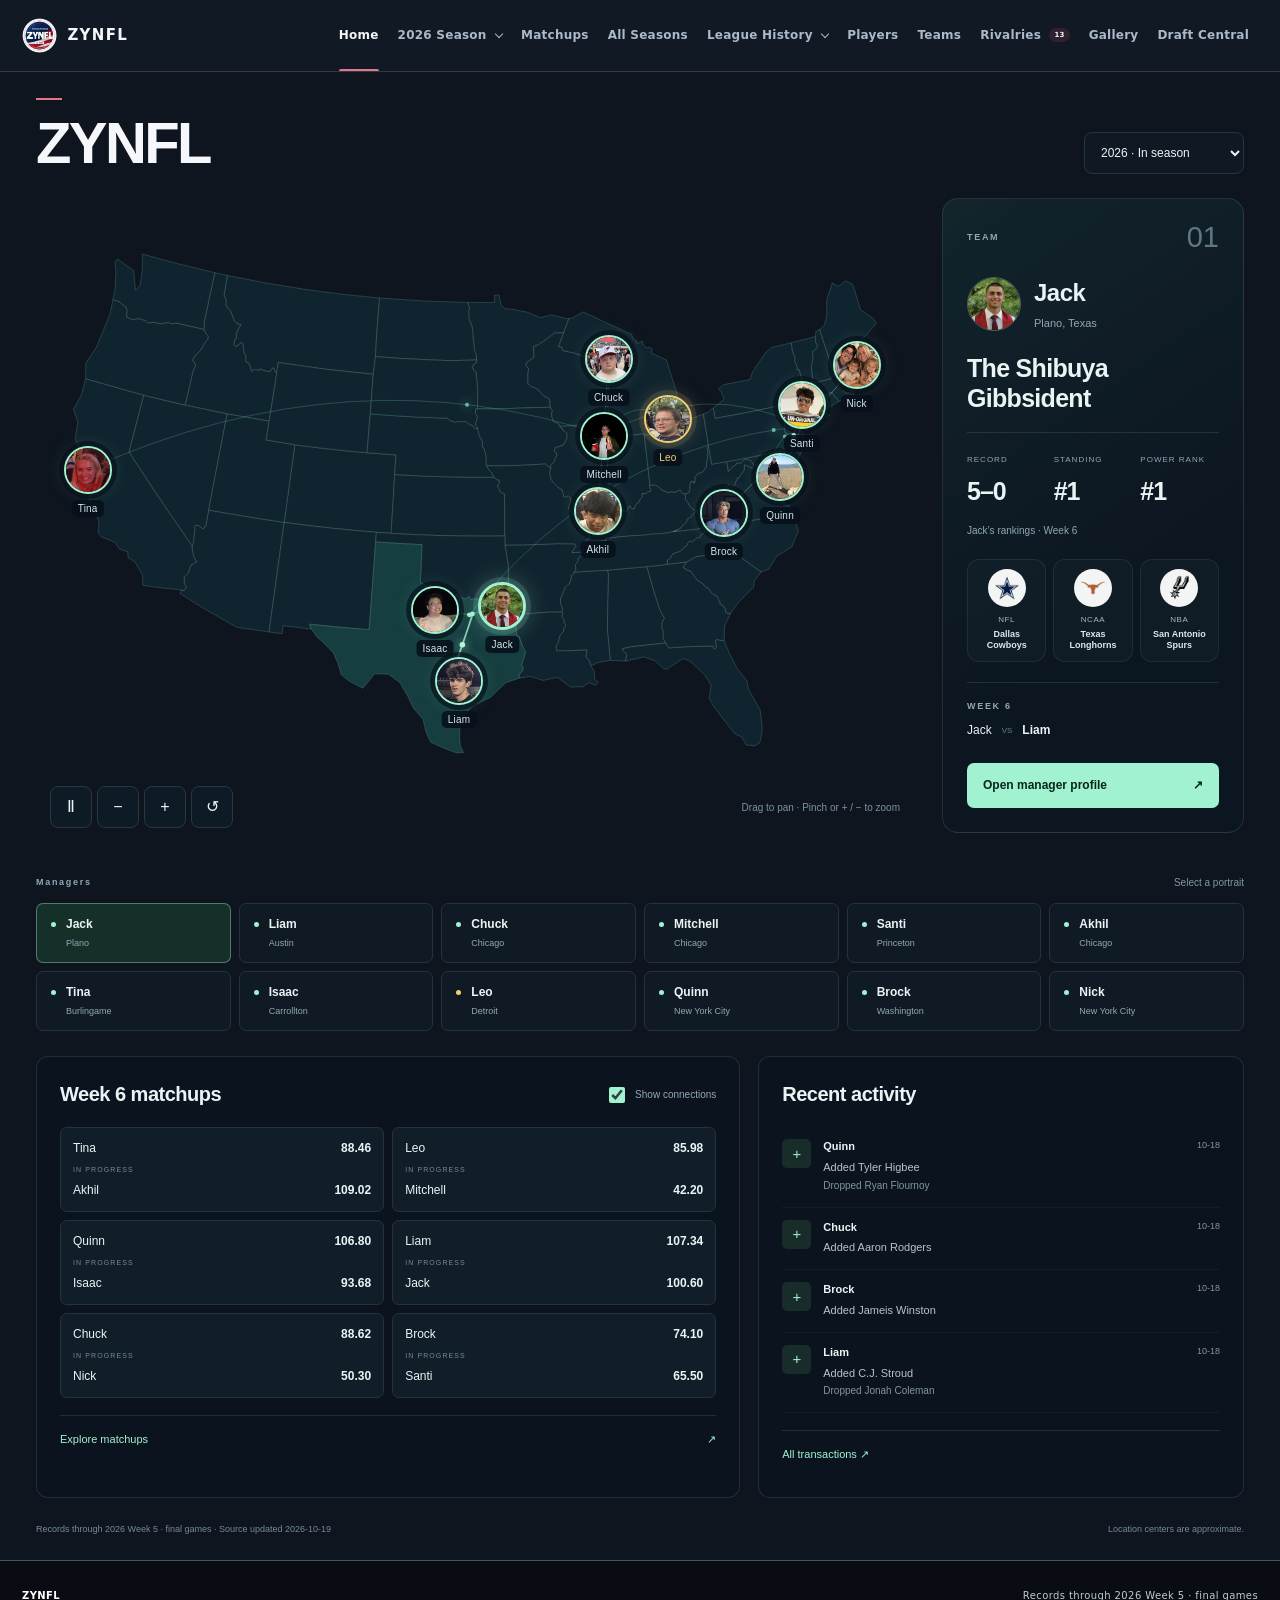
==== commit df36c69c: "Add files via upload" ====
--- a/zynfl-production/public/index.html
+++ b/zynfl-production/public/index.html
@@ -1,6 +1,6 @@
 <!doctype html>
-<html lang="en"><head><meta charset="utf-8"><meta name="viewport" content="width=device-width,initial-scale=1"><meta name="theme-color" content="#10151f"><meta name="description" content="ZYNFL fantasy football league archive — seasons, records, players, rivalries, FAAB and draft history since 2024."><meta property="og:title" content="ZYNFL — League Archive"><meta property="og:description" content="The ZYNFL fantasy football archive: seasons, records, players, rivalries, FAAB and draft history."><meta property="og:type" content="website"><title>ZYNFL — League Archive</title><link rel="icon" href="assets/images/logo/zynfl-logo.png"><link rel="stylesheet" href="assets/css/styles.css"><link rel="stylesheet" href="assets/css/season-2026.css?v=20261018-outlook"><link rel="stylesheet" href="assets/css/mobile.css"><link rel="stylesheet" href="assets/css/theme-2026.css?v=20261018-outlook"><link rel="stylesheet" href="assets/css/theme-tuning.css?v=20261018-outlook"><link rel="stylesheet" href="assets/css/player-files.css?v=20261014-audit"><link rel="stylesheet" href="assets/css/transactions.css?v=20261018-outlook"><link rel="stylesheet" href="assets/css/season-polish.css?v=20261124-seeds"><link rel="stylesheet" href="assets/css/home-globe.css?v=20261021-us-map"><link rel="stylesheet" href="assets/css/manager-allegiances.css?v=20261021-us-map"><link rel="stylesheet" href="assets/css/league-history.css?v=20261124-postseason"><link rel="stylesheet" href="assets/css/interface.css?v=20261124-postseason"></head><body>
-<header class="site-header"><a class="brand" href="#home" aria-label="ZYNFL home"><span class="brand-mark"><img src="assets/images/logo/zynfl-logo.png" alt="ZYNFL logo"></span><span class="brand-copy"><strong>ZYNFL</strong></span></a><nav id="mainNav" class="main-nav" aria-label="Primary navigation"><button class="nav-link active" data-page="home">Home</button><div class="nav-dropdown"><button class="nav-link nav-season" data-page="season2026" aria-haspopup="true">2026 Season ▾</button><div class="nav-submenu" aria-label="2026 Season pages"><button class="nav-link" data-page="season2026">Weekly Recap</button><button class="nav-link" data-page="standings">Standings</button><button class="nav-link" data-page="powerRankings">Power Rankings</button><button class="nav-link" data-page="playoffPredictor">Playoff Predictor</button><button class="nav-link" data-page="transactions">Transactions</button></div></div><button class="nav-link" data-page="matchups">Matchups</button><button class="nav-link" data-page="seasons">All Seasons</button><div class="nav-dropdown nav-history"><button class="nav-link history-menu-toggle" id="historyMenuToggle" type="button" aria-expanded="false" aria-controls="historySubmenu">League History <span class="history-menu-chevron" aria-hidden="true"></span></button><div id="historySubmenu" class="nav-submenu" aria-label="League History pages" hidden><button class="nav-link" data-page="history">Home</button><button class="nav-link" data-page="superlatives">Superlatives</button><button class="nav-link" data-page="detailedStatistics">Detailed Statistics</button></div></div><button class="nav-link" data-page="players">Players</button><button class="nav-link" data-page="teams">Teams</button><button class="nav-link rivalry-link" data-page="rivalry">Rivalries <span class="nav-pill">13</span></button><button class="nav-link" data-page="gallery">Gallery</button><button class="nav-link" data-page="draft">Draft Central</button></nav><button id="mobileMenu" class="mobile-menu" aria-label="Open navigation" aria-expanded="false" aria-controls="mainNav">☰</button></header>
+<html lang="en"><head><meta charset="utf-8"><meta name="viewport" content="width=device-width,initial-scale=1"><meta name="theme-color" content="#10151f"><meta name="description" content="ZYNFL fantasy football league archive — seasons, records, players, rivalries, FAAB and draft history since 2024."><meta property="og:title" content="ZYNFL — League Archive"><meta property="og:description" content="The ZYNFL fantasy football archive: seasons, records, players, rivalries, FAAB and draft history."><meta property="og:type" content="website"><title>ZYNFL — League Archive</title><link rel="icon" href="assets/images/logo/zynfl-logo.png"><link rel="stylesheet" href="assets/css/styles.css"><link rel="stylesheet" href="assets/css/season-2026.css?v=20261018-outlook"><link rel="stylesheet" href="assets/css/mobile.css?v=20261124-mobile"><link rel="stylesheet" href="assets/css/theme-2026.css?v=20261018-outlook"><link rel="stylesheet" href="assets/css/theme-tuning.css?v=20261124-mobile"><link rel="stylesheet" href="assets/css/player-files.css?v=20261014-audit"><link rel="stylesheet" href="assets/css/transactions.css?v=20261018-outlook"><link rel="stylesheet" href="assets/css/season-polish.css?v=20261124-mobile"><link rel="stylesheet" href="assets/css/home-globe.css?v=20261021-us-map"><link rel="stylesheet" href="assets/css/manager-allegiances.css?v=20261021-us-map"><link rel="stylesheet" href="assets/css/league-history.css?v=20261124-mobile"><link rel="stylesheet" href="assets/css/interface.css?v=20261124-mobile"></head><body>
+<header class="site-header"><a class="brand" href="#home" aria-label="ZYNFL home"><span class="brand-mark"><img src="assets/images/logo/zynfl-logo.png" alt="ZYNFL logo"></span><span class="brand-copy"><strong>ZYNFL</strong></span></a><nav id="mainNav" class="main-nav" aria-label="Primary navigation"><button class="nav-link active" data-page="home">Home</button><div class="nav-dropdown"><button class="nav-link nav-season nav-menu-toggle" id="seasonMenuToggle" type="button" aria-expanded="false" aria-controls="seasonSubmenu">2026 Season <span class="nav-menu-chevron" aria-hidden="true"></span></button><div id="seasonSubmenu" class="nav-submenu" aria-label="2026 Season pages" hidden><button class="nav-link" data-page="season2026">Weekly Recap</button><button class="nav-link" data-page="standings">Standings</button><button class="nav-link" data-page="powerRankings">Power Rankings</button><button class="nav-link" data-page="playoffPredictor">Playoff Predictor</button><button class="nav-link" data-page="transactions">Transactions</button></div></div><button class="nav-link" data-page="matchups">Matchups</button><button class="nav-link" data-page="seasons">All Seasons</button><div class="nav-dropdown nav-history"><button class="nav-link nav-menu-toggle" id="historyMenuToggle" type="button" aria-expanded="false" aria-controls="historySubmenu">League History <span class="nav-menu-chevron" aria-hidden="true"></span></button><div id="historySubmenu" class="nav-submenu" aria-label="League History pages" hidden><button class="nav-link" data-page="history">Home</button><button class="nav-link" data-page="superlatives">Superlatives</button><button class="nav-link" data-page="detailedStatistics">Detailed Statistics</button></div></div><button class="nav-link" data-page="players">Players</button><button class="nav-link" data-page="teams">Teams</button><button class="nav-link rivalry-link" data-page="rivalry">Rivalries <span class="nav-pill">13</span></button><button class="nav-link" data-page="gallery">Gallery</button><button class="nav-link" data-page="draft">Draft Central</button></nav><button id="mobileMenu" class="mobile-menu" aria-label="Open navigation" aria-expanded="false" aria-controls="mainNav">☰</button></header>
 <main id="app"></main><footer class="site-footer"><div><strong>ZYNFL</strong></div><div id="footerMeta"></div></footer><div id="modalBackdrop" class="modal-backdrop" hidden><div id="modal" class="modal" role="dialog" aria-modal="true"><button id="modalClose" class="modal-close" aria-label="Close">×</button><div id="modalContent"></div></div></div>
 
 <script src="assets/js/adp-2026.js"></script>
@@ -10,7 +10,7 @@
 <script src="assets/js/yahoo-initial.js?v=20261018-outlook"></script>
 <script src="assets/js/playoff-scenarios.js?v=20261124-postseason"></script>
 <script src="assets/js/playoff-2026-snapshot.js?v=20261124-postseason"></script>
-<script src="assets/js/playoff-predictor.js?v=20261124-postseason"></script>
+<script src="assets/js/playoff-predictor.js?v=20261124-mobile"></script>
 <script src="assets/js/jack-rankings-2026.js?v=20261123-week10"></script>
 <script src="assets/js/season-2026.js?v=20261124-seeds"></script>
 <script src="assets/js/transactions.js?v=20261124-seeds"></script>
@@ -19,6 +19,6 @@
 <script src="assets/js/home-globe.js?v=20261124-seeds"></script>
 <script src="assets/js/history-snapshot.js?v=20261124-postseason"></script>
 <script src="assets/js/history-stats.js?v=20261124-postseason"></script>
-<script src="assets/js/app.js?v=20261124-postseason"></script>
-<script src="assets/js/responsive.js"></script>
+<script src="assets/js/app.js?v=20261124-mobile"></script>
+<script src="assets/js/responsive.js?v=20261124-mobile"></script>
 <script src="assets/js/position-badges.js?v=20261018-outlook"></script><script src="assets/js/yahoo-live.js?v=20261124-postseason"></script></body></html>
--- a/zynfl-production/public/assets/css/mobile.css
+++ b/zynfl-production/public/assets/css/mobile.css
@@ -19,6 +19,7 @@
 .z-table-scroll{overflow:visible}.z-log{white-space:normal}
 .z-legend{grid-template-columns:repeat(auto-fit,minmax(160px,1fr))}
 .z-ranking-list p{font-size:14px;line-height:1.65}
+.responsive-cell-label{display:none}
 .mobile-matrix{display:none}
 .not-found{display:flex;flex-direction:column;align-items:center;justify-content:center;text-align:center;padding:48px 20px;background:var(--navy);color:white;min-height:100svh}
 .not-found .error-tin{width:112px;height:112px;border-radius:50%;margin-bottom:30px}
@@ -78,16 +79,17 @@
  .z-dialog{width:calc(100% - 20px);max-width:none;max-height:92svh;padding:22px 14px;overflow-x:clip}.z-dialog-heading{gap:10px}.z-dialog-heading .z-photo{width:56px;height:56px}
  .z-dialog-heading>div{min-width:0}.z-dialog-heading h2{font-size:22px}.z-dialog-heading p{font-size:12px}
  .z-detail-stats{grid-template-columns:repeat(3,minmax(0,1fr));gap:5px}.z-detail-stats>div{padding:12px 6px}.z-detail-stats strong{font-size:20px}.z-detail-stats small{font-size:10px}
- /* Preserve all columns as labeled values instead of truncating or hiding them. */
- table.responsive-table{display:block;width:100%;border:0;table-layout:auto;overflow:visible;box-shadow:none;border-radius:0}
- table.responsive-table thead{display:none}
- table.responsive-table tbody{display:grid;width:100%;gap:12px}
- table.responsive-table tbody tr{display:grid;grid-template-columns:repeat(2,minmax(0,1fr));border:1px solid var(--line);border-radius:10px;background:white;padding:10px;gap:10px}
- table.responsive-table tbody td{display:block!important;width:auto!important;position:static;padding:0!important;border:0;text-align:left;white-space:normal!important;overflow:visible!important;text-overflow:clip;overflow-wrap:anywhere!important;font-size:13px!important;line-height:1.5}
- table.responsive-table tbody td:first-child{grid-column:1/-1;font-weight:750}
- table.responsive-table tbody td:before{content:attr(data-label);display:block;font-size:10px;font-weight:750;text-transform:uppercase;letter-spacing:.5px;color:#607185;margin-bottom:3px}
- table.responsive-table td strong,table.responsive-table td small{white-space:normal!important;overflow:visible;text-overflow:clip;font-size:inherit}
- table.responsive-table.career-table td:first-child small{display:block!important;font-size:11px}
+ /* Keep headings in the accessibility tree and show each value with its label. */
+ table.responsive-table{display:block;width:100%;border:0;table-layout:auto;overflow:visible;box-shadow:none;border-radius:0;background:transparent}
+ table.responsive-table thead{display:block;position:absolute;width:1px;height:1px;overflow:hidden;clip-path:inset(50%);white-space:nowrap}
+ table.responsive-table > tbody{display:grid;width:100%;gap:.7rem}
+ table.responsive-table > tbody > tr{display:grid;grid-template-columns:repeat(2,minmax(0,1fr));border:1px solid var(--line);border-radius:10px;background:var(--white);color:var(--ink);padding:.75rem;gap:.65rem .9rem}
+ table.responsive-table > tbody > tr > :is(th,td){display:block!important;min-width:0;width:auto!important;position:static;padding:0!important;border:0;background:transparent;color:inherit;text-align:left;white-space:normal!important;overflow:visible!important;text-overflow:clip;overflow-wrap:anywhere!important;font-size:.9375rem!important;line-height:1.45}
+ table.responsive-table > tbody > tr > :first-child{grid-column:1/-1;font-weight:750}
+ .responsive-cell-label{display:block;margin-bottom:.1rem;color:var(--ui-muted,var(--muted));font-size:.8125rem;font-weight:600;line-height:1.35}
+ table.responsive-table :is(th,td) :is(strong,small){white-space:normal!important;overflow:visible;text-overflow:clip}
+ table.responsive-table :is(th,td) small,.season-table-shell table.responsive-table td small{font-size:.8125rem;color:var(--ui-muted,var(--muted))}
+ table.responsive-table.career-table td:first-child small{display:block!important}
  .matrix-shell{overflow:visible}.matrix-shell>.matrix{display:none}.mobile-matrix{display:block;padding:14px;font-size:14px}
  .mobile-matrix label{display:block;font-weight:750}.mobile-matrix select{display:block;width:100%;padding:10px;margin-top:8px;border:1px solid #c9d2dc;border-radius:8px;background:white;color:var(--ink);font-size:16px;min-height:44px}
  .mobile-matrix dl{margin:16px 0 0}.mobile-matrix dl>div{display:flex;justify-content:space-between;gap:16px;padding:10px 8px;border-bottom:1px solid #e7eaee}
--- a/zynfl-production/public/assets/css/theme-tuning.css
+++ b/zynfl-production/public/assets/css/theme-tuning.css
@@ -29,6 +29,7 @@
 .podium-table th,.career-table th,.season-table th,.draft-table th{background:#29394a;color:#f5cc66;border-color:#405367}
 .podium-table td,.career-table td,.season-table td,.draft-table td{border-color:#405367;color:#f5f7fb}
 .podium-table tr:nth-child(even),.career-table tr:nth-child(even),.season-table tr:nth-child(even),.draft-table tr:nth-child(even){background:#223143}
+.table-subtitle{display:block;color:var(--muted)}
 .award-scope button,.scope-btn,.draft-year-toggle button,.draft-pos-btn,.filter-select,.search-input,.player-top-select{background:#263648;color:#f5f7fb;border-color:#53697d}
 .award-scope button.active,.scope-btn.active,.draft-year-toggle button.active,.draft-pos-btn.active{background:#bc364b;border-color:#f27687;color:#fff}
 .player-top-select.pos-QB,.player-top-select.pos-RB,.player-top-select.pos-WR,.player-top-select.pos-TE,.player-top-select.pos-FLEX,.player-top-select.pos-K,.player-top-select.pos-DEF{color:#10151f}
@@ -75,7 +76,10 @@
 .gallery-empty p,.adp-context-card p,.injury-card p,.season-phase p,.notice p{color:#bdcdd9}
 .bracket-team.advances{background:#30465a;color:#fff}
 .season-table-shell th,.season-table-shell td{border-color:#405367}
-.season-team-stat strong,.bracket-team strong,.gallery-card strong{color:#fff}
+.season-team-stat strong,.bracket-team strong,.bracket-team.advances strong,.gallery-card strong,.football-jersey{color:#fff}
+.bracket-team small,.adp-slot,.season-team-stat span,.dna-stats span,.shame-card span{color:var(--muted)}
+.shame-year{color:#f5cc66}
+.dna-stats div{background:#263648}
 .belt-tag{background:#554523;color:#ffe49d}
 @media(max-width:1180px){
  .nav-dropdown{display:block}
@@ -124,8 +128,8 @@
 .manager-start-total small{display:block;font-weight:600;font-size:11px;color:#c6d5e2;margin-top:3px}
 
 /* A football formation with separate cells for every player. The offensive line faces midfield. */
-.z-field-scroll{overflow-x:auto;overflow-y:hidden}
-.z-field{min-width:700px}
+.z-field-scroll{overflow:visible}
+.z-field{min-width:0}
 .z-formation,.z-formation.z-bottom{display:grid;grid-template-columns:repeat(7,minmax(0,1fr));grid-template-rows:92px 145px 145px;gap:0;max-width:none;width:100%;margin:0;padding:9px 0;align-items:stretch}
 .z-position{min-width:0;min-height:0;display:flex;justify-content:center;align-items:flex-start;padding:3px 1px;z-index:1}
 .z-position .z-player{width:100%;min-width:0;max-width:120px;gap:3px;align-items:center;overflow:hidden}
@@ -152,8 +156,9 @@
  .manager-starts{grid-template-columns:1fr}
  .manager-file .detail-grid{grid-template-columns:1fr}
  .manager-row{grid-template-columns:minmax(100px,33%) minmax(0,1fr)}
- .z-field{min-width:700px}
  .z-position .z-player-photo{width:min(var(--bubble),88px);height:min(var(--bubble),88px)}
+ .bracket-team small,.adp-slot,.season-team-stat span,.dna-stats span,.shame-card span,.shame-year{font-size:.75rem}
+ .season-team-stat span,.dna-stats span{white-space:normal;overflow-wrap:anywhere}
 }
 @media(max-width:520px){
  .manager-file .detail-card{padding:15px}
--- a/zynfl-production/public/assets/css/season-polish.css
+++ b/zynfl-production/public/assets/css/season-polish.css
@@ -26,12 +26,62 @@
 .z-field .z-bottom .z-place-wr1,.z-field .z-bottom .z-place-wr2,.z-field .z-bottom .z-place-te,.z-field .z-bottom .z-place-flex{grid-row:2}
 .z-field .z-bottom .z-place-qb{grid-row:3}
 .z-field .z-bottom .z-place-k,.z-field .z-bottom .z-place-def,.z-field .z-bottom .z-place-rb1,.z-field .z-bottom .z-place-rb2,.z-field .z-bottom .z-place-flex-rb{grid-row:4}
+@media(max-width:780px){
+ .z-field{padding:10px}
+ .z-field .z-formation,.z-field .z-formation.z-bottom{
+  grid-template-columns:repeat(4,minmax(0,1fr));
+  grid-template-rows:none;
+  gap:.55rem .3rem;
+  padding:.8rem 0;
+ }
+ .z-field .z-formation{
+  grid-template-areas:". kick defense ." "qb rb1 rb2 flex-back" "wr1 wr2 te flex" "line line line line";
+ }
+ .z-field .z-formation.z-bottom{
+  grid-template-areas:"line line line line" "wr1 wr2 te flex" "qb rb1 rb2 flex-back" ". kick defense .";
+ }
+ .z-place-k{--field-area:kick}.z-place-def{--field-area:defense}
+ .z-place-qb{--field-area:qb}.z-place-rb1{--field-area:rb1}.z-place-rb2{--field-area:rb2}
+ .z-place-flex-rb{--field-area:flex-back}.z-place-flex{--field-area:flex}
+ .z-place-wr1{--field-area:wr1}.z-place-wr2{--field-area:wr2}.z-place-te{--field-area:te}
+ .z-field .z-formation .z-position{grid-area:var(--field-area)}
+ .z-field .z-formation.z-top .z-line,.z-field .z-formation.z-bottom .z-line{grid-area:line}
+ .z-field .z-position .z-player{min-height:44px;overflow-wrap:anywhere}
+ .z-field .z-position .z-player-photo{width:clamp(32px,calc(var(--bubble) * .65),56px);height:clamp(32px,calc(var(--bubble) * .65),56px)}
+ .z-field .z-position .z-player strong,.z-field .z-position .z-player small,.z-field .z-position .z-player em,
+ .z-field .z-position-empty strong{white-space:normal;overflow:visible;overflow-wrap:anywhere;line-height:1.3}
+ .z-field .z-position .z-player strong,.z-field .z-position-empty strong{font-size:.75rem}
+ .z-field .z-position .z-player small,.z-field .z-position .z-player em{font-size:.6875rem}
+ .z-field .z-team-header h2{font-size:1rem;overflow-wrap:anywhere}
+ .z-field .z-team-score strong{font-size:1.3rem}
+ .z-field .z-team-score small{font-size:.6875rem}
+ .z-field-note{font-size:.875rem}
+}
 @media(max-width:700px){
  .season-table-shell:has(.responsive-table){overflow:visible;border:0;background:transparent;box-shadow:none}
- .season-table-shell .responsive-table tbody tr{background:#1b2633;border-color:#405367}
+ .z-sidebar select{font-size:1rem;padding:.48rem .55rem}
+ .z-sidebar label{font-size:.75rem;letter-spacing:.035em;text-transform:none}
+ .z-weekbar button{min-width:44px;min-height:44px;font-size:.875rem}
+ .z-page .z-weekbar button:disabled{color:var(--muted);background:var(--navy);border-color:var(--line)}
+ .z-bench-grid{grid-template-columns:repeat(3,minmax(0,1fr))}
+ .z-bench-grid .z-player{min-height:44px}
+ .z-bench-grid .z-player strong{font-size:.75rem;display:block;min-height:0;overflow:visible;white-space:normal;overflow-wrap:anywhere}
+ .z-bench-grid .z-player small,.z-bench-grid .z-player em{font-size:.6875rem}
+ .z-dialog-heading{padding-right:44px}
+ .z-dialog .z-dialog-close{width:44px;height:44px;line-height:1}
  .z-ranking-list>li{grid-template-columns:26px 34px minmax(0,1fr) 40px;gap:9px;padding:17px 12px}
  .z-ranking-list .z-rank{font-size:23px;min-width:0}.z-ranking-list .z-photo{width:34px;height:34px}
  .z-rank-movement{font-size:14px}
  .z-ranking-list h3{font-size:16px}.z-ranking-list p{font-size:14px;line-height:1.75}
  .z-team-header .z-win-chance{margin-left:5px}
 }
+@media(max-width:380px){
+ .z-field .z-formation,.z-field .z-formation.z-bottom{grid-template-columns:repeat(3,minmax(0,1fr))}
+ .z-field .z-formation{
+  grid-template-areas:"kick . defense" "rb1 qb rb2" "wr1 te wr2" ". flex-slot ." "line line line";
+ }
+ .z-field .z-formation.z-bottom{
+  grid-template-areas:"line line line" ". flex-slot ." "wr1 te wr2" "rb1 qb rb2" "kick . defense";
+ }
+ .z-place-flex-rb,.z-place-flex{--field-area:flex-slot}
+}
--- a/zynfl-production/public/assets/css/league-history.css
+++ b/zynfl-production/public/assets/css/league-history.css
@@ -1,10 +1,4 @@
 /* History routes share the existing navy and gold archive palette. */
-.history-menu-toggle{white-space:nowrap}
-.history-menu-chevron{display:inline-block;width:6px;height:6px;margin-left:5px;border-right:1.5px solid currentColor;border-bottom:1.5px solid currentColor;transform:translateY(-2px) rotate(45deg)}
-.history-menu-toggle[aria-expanded="true"] .history-menu-chevron{transform:translateY(1px) rotate(225deg)}
-.nav-history #historySubmenu[hidden]{display:none}
-.nav-history #historySubmenu:not([hidden]){display:grid;gap:3px}
-
 .history-hall{
  position:relative;isolation:isolate;text-align:center;padding:clamp(3.4rem,7vw,6.7rem) 0 clamp(3.5rem,7vw,6.25rem);
  border-bottom:1px solid #ddba6a36;
@@ -83,10 +77,19 @@
  font-variant-numeric:tabular-nums;
  white-space:nowrap;
 }
-.history-accolades b span,.history-pf-list b span {
+.history-pf-list b span {
  color:var(--ui-muted,#bbc9d7);
  font-size:.75rem;
  font-weight:550;
+}
+.history-accolades .player-trophy-case {justify-content:flex-end;gap:.35rem;margin:0}
+.history-accolades .ptrophy {
+ padding:0;
+ background:none;
+ color:inherit;
+ font-size:1.125rem;
+ line-height:1.45;
+ white-space:nowrap;
 }
 .history-rule {
  color:var(--ui-muted,#bbc9d7);
--- a/zynfl-production/public/assets/css/interface.css
+++ b/zynfl-production/public/assets/css/interface.css
@@ -24,6 +24,10 @@
 .site-header .nav-link:is(:hover,.active),.site-header .nav-season.active {color:var(--ui-text)}
 .site-header .nav-link.active:after,.site-header .nav-season.active:after {background:var(--ui-accent);height:2px}
 .site-header .nav-submenu {background:var(--ui-panel);border-color:var(--ui-line);box-shadow:0 12px 24px #05091055}
+.site-header .nav-submenu[hidden] {display:none}
+.site-header .nav-submenu:not([hidden]) {display:grid;gap:.2rem}
+.nav-menu-chevron {display:inline-block;width:6px;height:6px;margin-left:5px;border-right:1.5px solid currentColor;border-bottom:1.5px solid currentColor;transform:translateY(-2px) rotate(45deg)}
+.nav-menu-toggle[aria-expanded="true"] .nav-menu-chevron {transform:translateY(1px) rotate(225deg)}
 .site-header .nav-pill {color:var(--ui-text);background:var(--ui-accent-panel)}
 .site-header .mobile-menu {background:var(--ui-inset);border-color:var(--ui-line)}
 .page-heading {
@@ -105,6 +109,7 @@
 .sp-page {background:var(--ui-base);color:var(--ui-text);min-height:80vh}
 .sp-layout {
  display:grid;
+ grid-template-columns:minmax(0,1fr);
  gap:clamp(1.45rem,4vw,2.5rem);
  padding-block:clamp(1.3rem,3.5vw,2.65rem) 4rem;
 }
@@ -241,29 +246,45 @@
 .sp-example-points {padding-top:.4rem}
 .sp-state {padding:1rem 0;margin:.4rem 0;color:var(--ui-muted);font-size:1rem}
 .sp-eliminated {padding:1.15rem 0 .65rem;color:var(--ui-accent);font-size:clamp(1.25rem,3vw,1.65rem)}
-.sp-table-wrap {overflow-x:auto;border:1px solid var(--ui-line);border-radius:8px}
+.sp-table-wrap {border:1px solid var(--ui-line);border-radius:8px}
 .sp-table-wrap table {width:100%;border-collapse:collapse;font-variant-numeric:tabular-nums}
 .sp-table-wrap th,.sp-table-wrap td {padding:.68rem .7rem;text-align:left;border-bottom:1px solid var(--ui-line)}
-.sp-table-wrap thead {background:var(--ui-base);color:var(--ui-muted);white-space:nowrap}
+.sp-table-wrap thead {background:var(--ui-base);color:var(--ui-muted)}
 .sp-table-wrap thead th {font-weight:650;font-size:.8125rem}
+.sp-table-wrap thead th:first-child {border-top-left-radius:8px}
+.sp-table-wrap thead th:last-child {border-top-right-radius:8px}
 .sp-table-wrap tbody tr:last-child>* {border-bottom:0}
-.sp-table-wrap tbody th {width:34%;min-width:10rem}
+.sp-table-wrap tbody th {width:34%}
 .sp-table-wrap tbody th strong {font-size:.9375rem;line-height:1.35;font-weight:700}
 .sp-table-wrap tbody th small {color:var(--ui-muted);font-size:.8125rem;display:block;font-weight:400;line-height:1.3}
 .sp-table-wrap tbody td {font-size:.875rem;white-space:nowrap}
-.sp-probability {display:grid;grid-template-columns:3.65rem minmax(2.5rem,1fr);align-items:center;gap:.45rem}
+.sp-probability {display:grid;grid-template-columns:3.5rem minmax(1.4rem,1fr);align-items:center;gap:.45rem}
 .sp-probability-track {display:block;height:4px;background:#2a3749;border-radius:2px;overflow:hidden}
 .sp-probability-track i {display:block;height:100%;background:#c1d0e1;border-radius:inherit}
 .sp-table-wrap td:nth-child(3) .sp-probability-track i {background:#b76575}
 
 @media(max-width:1250px){
+ .site-header .main-nav.open {align-items:start;gap:.25rem;overflow-x:hidden;overscroll-behavior:contain}
+ .site-header .main-nav.open .nav-dropdown {grid-column:1/-1}
+ .site-header .nav-link {min-height:44px;font-size:.875rem;line-height:1.3;white-space:normal}
+ .site-header .nav-menu-toggle {width:100%;display:flex;align-items:center;justify-content:space-between}
  .site-header .nav-link.active:after,.site-header .nav-season.active:after {height:auto;width:2px}
- .site-header .main-nav.open .nav-submenu {background:var(--ui-inset);border-color:var(--ui-line)}
-}
-@media(max-width:680px){
- .sp-plan {grid-template-columns:1fr;gap:.85rem}
+ .site-header .main-nav.open .nav-submenu {
+  background:var(--ui-inset);border:1px solid var(--ui-line);border-radius:8px;
+  padding:.25rem;margin:.1rem 0 .35rem;box-shadow:none;grid-template-columns:repeat(2,minmax(0,1fr));
+ }
+}
+@media(max-width:700px){
+ .sp-plan {grid-template-columns:minmax(0,1fr);gap:.85rem}
  .sp-plan section+section {padding:.85rem 0 0;border:0;border-top:1px solid var(--ui-line)}
  .sp-section-top>.sp-select-label,#sp-team {width:100%}
- .sp-probability {grid-template-columns:1fr;gap:.28rem;min-width:56px}
- .sp-table-wrap th,.sp-table-wrap td {padding:.58rem}
-}
+ .sp-method summary,.sp-example summary {min-height:44px;display:list-item;padding-block:.6rem}
+ .sp-probability {grid-template-columns:minmax(0,1fr);gap:.28rem}
+ .sp-table-wrap {border:0}
+ .sp-table-wrap table.responsive-table > tbody > tr {background:var(--ui-inset);color:var(--ui-text);border-color:var(--ui-line)}
+ .sp-table-wrap table.responsive-table > tbody > tr > th[scope="row"] {
+  padding:0 0 .6rem!important;
+  border-bottom:1px solid var(--ui-line);
+ }
+ .sp-table-wrap tbody th strong {display:block;font-size:1rem}
+}
